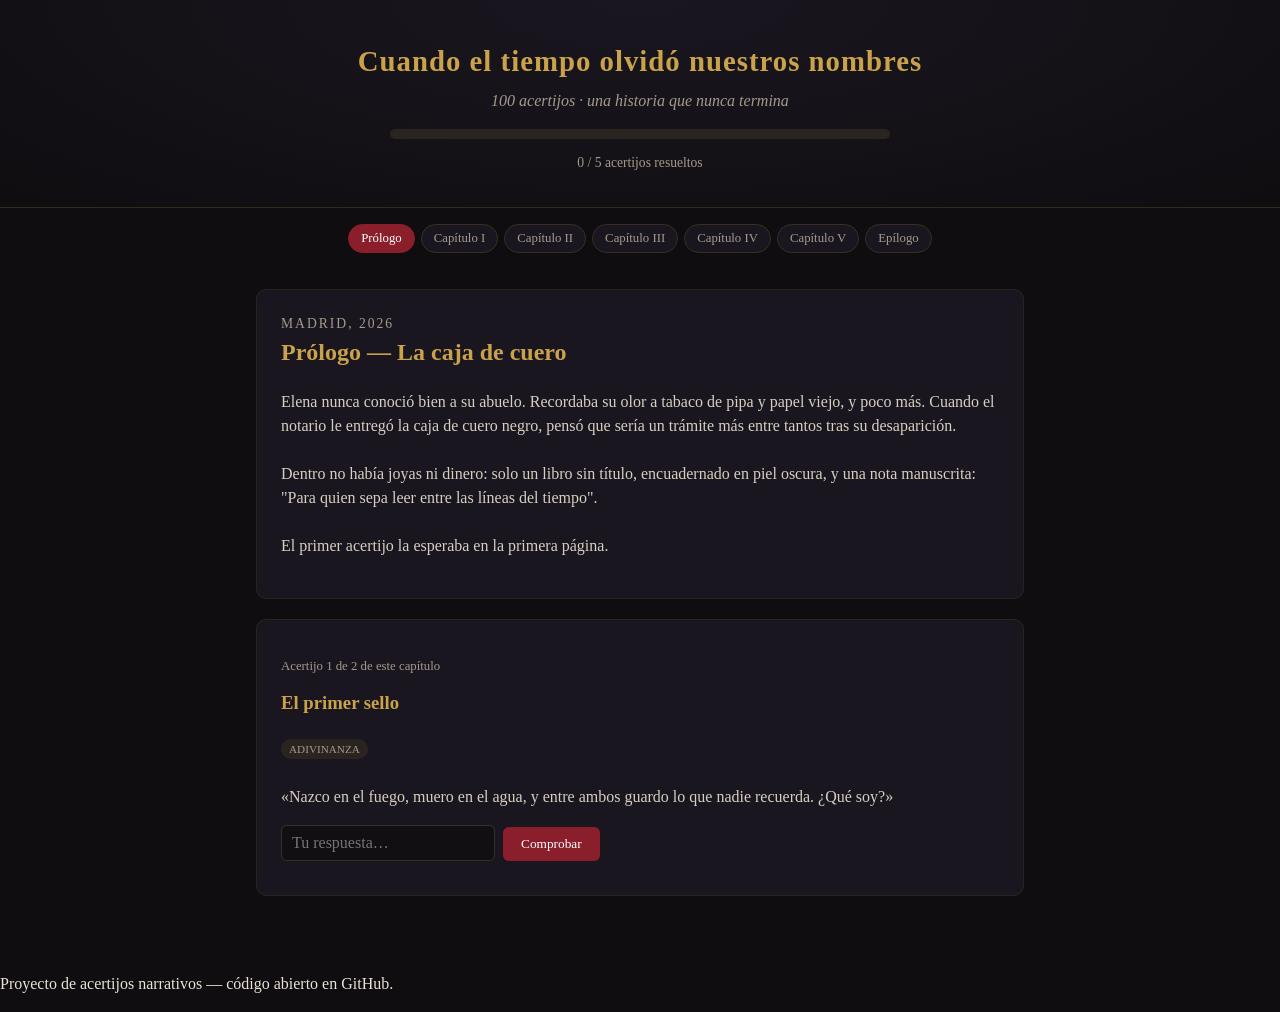
==== index.html @ b7c77cdc "9929" ====
<!DOCTYPE html>
<html lang="es">
<head>
<meta charset="UTF-8">
<meta name="viewport" content="width=device-width, initial-scale=1">
<title>Cuando el tiempo olvidó nuestros nombres</title>
<link rel="stylesheet" href="css/style.css">
</head>
<body>
<header class="top">
  <h1>Cuando el tiempo olvidó nuestros nombres</h1>
  <p class="subtitle">100 acertijos · una historia que nunca termina</p>
  <div class="progress-bar"><div id="progressFill" class="progress-fill"></div></div>
  <p id="progressText">0 / 100 acertijos resueltos</p>
</header>

<nav id="chapterNav" class="chapter-nav"></nav>

<main id="app">
  <section id="storyPanel" class="panel"></section>
  <section id="puzzlePanel" class="panel"></section>
</main>

<footer>
  <p>Proyecto de acertijos narrativos — código abierto en GitHub.</p>
</footer>

<script src="js/puzzle-engine.js"></script>
<script src="data/puzzles.js"></script>
<script src="js/app.js"></script>
</body>
</html>
---- css/style.css ----
:root{
  --bg:#0f0d10; --bg2:#1a1620; --ink:#3a2e22; --gold:#c9a24a;
  --text:#eae3d6; --muted:#a69a8a; --accent:#8b1e2b; --ok:#4a7c59; --bad:#8b1e2b;
}
*{box-sizing:border-box}
body{
  margin:0; font-family:'Georgia','Times New Roman',serif; background:var(--bg);
  color:var(--text); line-height:1.5;
}
header.top{
  text-align:center; padding:40px 16px 20px; background:
    radial-gradient(ellipse at top, var(--bg2), var(--bg));
  border-bottom:1px solid #332a1f;
}
h1{font-size:1.8em; color:var(--gold); margin:0 0 6px; letter-spacing:1px}
.subtitle{color:var(--muted); font-style:italic; margin:0 0 16px}
.progress-bar{width:min(500px,90%); height:10px; background:#2a2420; border-radius:6px; margin:0 auto; overflow:hidden}
.progress-fill{height:100%; width:0%; background:linear-gradient(90deg,var(--accent),var(--gold)); transition:width .4s}
#progressText{font-size:.85em; color:var(--muted)}

.chapter-nav{display:flex; flex-wrap:wrap; justify-content:center; gap:6px; padding:16px; max-width:900px; margin:0 auto}
.chapter-nav button{
  background:#1a1620; border:1px solid #3a2e22; color:var(--muted); padding:6px 12px;
  border-radius:16px; cursor:pointer; font-family:inherit; font-size:.8em;
}
.chapter-nav button.active{background:var(--accent); color:#fff; border-color:var(--accent)}
.chapter-nav button.done::after{content:" ✓"; color:var(--ok)}

main{max-width:800px; margin:0 auto; padding:0 16px 60px}
.panel{background:var(--bg2); border:1px solid #2a2420; border-radius:10px; padding:24px; margin-top:20px}
#storyPanel h2{color:var(--gold); margin-top:0}
#storyPanel p{color:#d8cfc0; white-space:pre-line}
#storyPanel .epoch{color:var(--muted); font-size:.85em; text-transform:uppercase; letter-spacing:2px}

.puzzle-title{color:var(--gold); margin-top:0}
.puzzle-type{display:inline-block; background:#2a2420; color:var(--muted); font-size:.7em; padding:2px 8px; border-radius:10px; margin-bottom:10px; text-transform:uppercase}
.puzzle-clue{color:#d8cfc0; margin-bottom:16px}

input[type=text]{
  background:#120f12; border:1px solid #3a2e22; color:var(--text); padding:8px 10px;
  border-radius:6px; font-family:inherit; font-size:1em;
}
button.action{
  background:var(--accent); color:#fff; border:none; padding:9px 18px; border-radius:6px;
  cursor:pointer; font-family:inherit; margin-left:8px;
}
button.action:hover{opacity:.85}
.feedback{margin-top:10px; font-weight:bold}
.feedback.ok{color:var(--ok)}
.feedback.bad{color:var(--bad)}

.wordsearch-grid{display:grid; gap:2px; font-family:monospace; user-select:none; margin-bottom:10px}
.wordsearch-grid span{
  width:26px; height:26px; display:flex; align-items:center; justify-content:center;
  background:#120f12; border-radius:3px; cursor:pointer; font-size:.95em;
}
.wordsearch-grid span.sel{background:var(--accent)}
.wordsearch-grid span.found{background:var(--ok); color:#fff}
.word-list{display:flex; flex-wrap:wrap; gap:8px; margin-bottom:10px}
.word-list span{padding:3px 8px; border:1px solid #3a2e22; border-radius:12px; font-size:.8em; color:var(--muted)}
.word-list span.found{text-decoration:line-through; color:var(--ok); border-color:var(--ok)}

.crossword-grid{display:inline-grid; gap:2px; margin-bottom:14px}
.crossword-grid .cell{width:30px; height:30px; position:relative}
.crossword-grid .cell input{width:100%; height:100%; text-align:center; padding:0; text-transform:uppercase}
.crossword-grid .cell.block{background:#000}
.crossword-grid .cell .num{position:absolute; top:0; left:2px; font-size:.55em; color:var(--muted)}
.clue-list{font-size:.9em; color:#d8cfc0}
.clue-list strong{color:var(--gold)}

.murdoku-grid{display:grid; grid-template-columns:repeat(4,40px); gap:2px; margin-bottom:10px}
.murdoku-grid input{width:40px; height:40px; text-align:center; font-size:1.1em}

.locked-msg{color:var(--muted); font-style:italic; text-align:center; padding:30px 0}
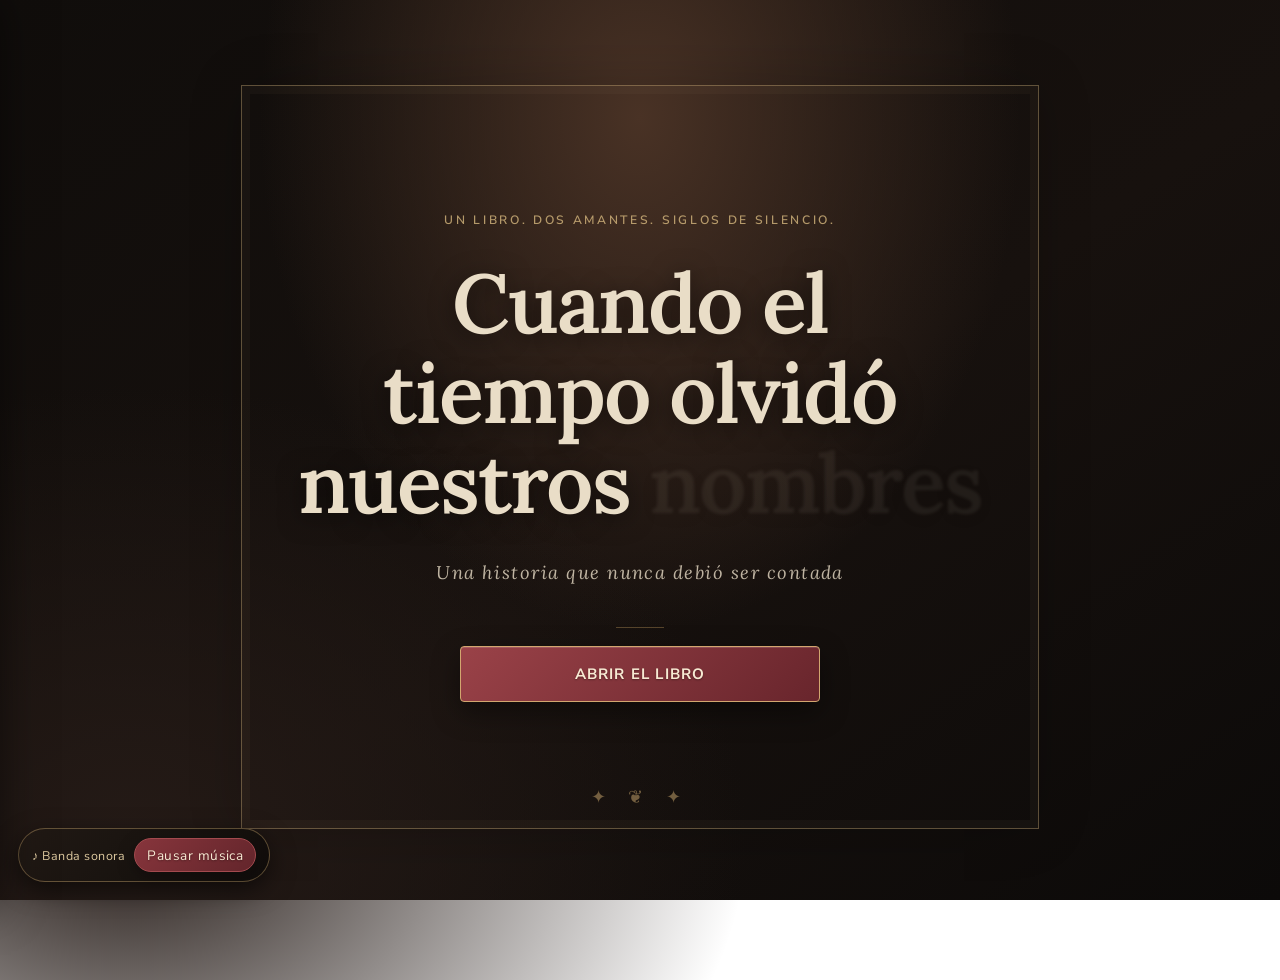
==== commit 39185633: "08089575657890'" ====
--- a/index.html
+++ b/index.html
@@ -1,32 +1,1143 @@
 <!DOCTYPE html>
 <html lang="es">
 <head>
-<meta charset="UTF-8">
-<meta name="viewport" content="width=device-width, initial-scale=1">
+<meta charset="utf-8">
+<meta name="viewport" content="width=device-width,initial-scale=1">
 <title>Cuando el tiempo olvidó nuestros nombres</title>
-<link rel="stylesheet" href="css/style.css">
+<link href="https://fonts.googleapis.com/css2?family=Lora:ital,wght@0,400;0,500;0,600;1,400&family=Nunito+Sans:wght@400;500;600;700&display=swap" rel="stylesheet">
+<style>
+:root{--cuero:#1a1411;--cuero2:#251c17;--papel:#eadfc6;--tinta:#2a2018;--sello:#8e2a35;--sello2:#a93946;--oro:#b8955a}
+*{box-sizing:border-box}
+html,body{margin:0;min-height:100%}
+body{background:radial-gradient(ellipse at 50% 0,var(--cuero2),var(--cuero) 70%) fixed;color:var(--papel);font:1.2rem/1.6 'Cormorant Garamond',Georgia,serif;padding:env(safe-area-inset-top) 0 env(safe-area-inset-bottom)}
+main{max-width:640px;margin:0 auto;padding:24px 18px 60px}
+h1,h2{font-family:'IM Fell English',Georgia,serif;font-weight:400;line-height:1.15}
+.portada{min-height:90vh;display:flex;flex-direction:column;justify-content:center;text-align:center;gap:28px}
+.portada h1{font-size:clamp(2.2rem,8vw,3.6rem);margin:0}
+.portada em{font-style:italic;color:var(--oro)}
+.nom span{animation:borra 6s ease-in forwards;animation-delay:calc(var(--i)*.55s + 1.5s)}
+@keyframes borra{to{opacity:.07;filter:blur(1.5px)}}
+.sub{font-style:italic;opacity:.8;margin:0}
+button{font:inherit;cursor:pointer;border:0;border-radius:3px;padding:.55em 1.3em;background:var(--sello);color:#f6ead3;letter-spacing:.02em}
+button:hover{background:var(--sello2)}
+button.dos{background:transparent;color:var(--oro);border:1px solid var(--oro)}
+button.dos:hover{background:#ffffff10}
+button:focus-visible,input:focus-visible{outline:2px solid var(--oro);outline-offset:2px}
+.acc{display:flex;flex-direction:column;align-items:center;gap:12px}
+.hoja{background:var(--papel);color:var(--tinta);padding:26px 24px;border-radius:2px;box-shadow:0 10px 30px #0008}
+.hoja h2{margin:0 0 .4em;font-size:1.8rem}
+.hoja p{margin:.7em 0}
+.cap{font-style:italic;color:var(--oro);margin:0 0 10px;text-align:center}
+.carta{border-left:3px solid var(--sello);padding-left:14px;font-style:italic}
+.bar{height:3px;background:#ffffff18;margin-bottom:22px}.bar i{display:block;height:100%;background:var(--oro)}
+.fila{display:flex;gap:10px;flex-wrap:wrap;margin-top:18px}
+input[type=text]{flex:1;min-width:140px;font:inherit;padding:.45em .7em;background:#fff8;border:1px solid #2a201855;color:var(--tinta);border-radius:2px}
+.fb{min-height:1.6em;margin-top:12px;font-style:italic}.ok{color:#2c6b3a}.mal{color:var(--sello)}
+.pista{margin-top:10px;font-size:1rem;border-top:1px dashed #2a201860;padding-top:8px}
+table.g{border-collapse:collapse;margin:14px auto;font-family:'IM Fell English',serif}
+table.g td{width:34px;height:34px;text-align:center;border:1px solid #2a201833;cursor:pointer;font-size:1.2rem}
+table.g td.on{background:#8e2a3540}
+.cr{margin:10px 0}.cr small{display:block;margin-bottom:3px}
+.cr .c{display:flex;gap:2px}
+.cr input{width:34px;height:34px;text-align:center;font:inherit;text-transform:uppercase;background:#fff8;border:1px solid #2a201866;padding:0;border-radius:0;color:var(--tinta)}
+.cr input.k{background:#b8955a77;border-color:var(--sello)}
+.cr.bien input{border-color:#2c6b3a}
+ul.cl{padding-left:1.1em;margin:.5em 0}
+@media(prefers-reduced-motion:reduce){.nom span{animation:none}}
+
+/* Rediseño: novela interactiva de archivo */
+:root{--cuero:#100e0d;--cuero2:#211916;--papel:#f0e5cf;--tinta:#30251d;--sello:#762b32;--sello2:#9a4148;--oro:#c5a36b}
+body{background:
+ radial-gradient(ellipse at 50% 8%,#3a2920 0%,transparent 48%),
+ radial-gradient(ellipse at 50% 100%,#1d1714 0%,#100e0d 68%) fixed;
+ color:#e9ddc7;letter-spacing:.012em}
+main{max-width:760px;padding:28px 22px 72px}
+.portada{min-height:92vh;gap:25px;position:relative}
+.portada:before{content:"";position:absolute;inset:8% 5%;border:1px solid #c5a36b35;pointer-events:none}
+.portada h1{max-width:650px;margin:0 auto;font-size:clamp(2.7rem,9vw,5.1rem);text-shadow:0 4px 24px #0008;letter-spacing:-.025em}
+.portada .sub{font-size:1.15rem;letter-spacing:.08em}
+.portada .sub:first-child{text-transform:uppercase;font-size:.82rem;letter-spacing:.2em;color:var(--oro)}
+.nom span{animation:borra 7s ease-in forwards;animation-delay:calc(var(--i)*.55s + 1.5s)}
+button{border:1px solid #a34a4e;background:linear-gradient(135deg,#87353c,#63252b);padding:.7em 1.5em;box-shadow:0 5px 18px #0004;transition:transform .2s,filter .2s,background .2s}
+button:hover{background:linear-gradient(135deg,#a34850,#793038);transform:translateY(-1px);filter:brightness(1.08)}
+button.dos{border-color:#b8955a;color:#d9bd8b;background:#ffffff08;box-shadow:none}
+.hoja{position:relative;background:linear-gradient(145deg,#f3e9d5,#e6d8bc);padding:clamp(25px,5vw,42px);border:1px solid #c5a36b;box-shadow:0 22px 55px #0008,0 0 0 5px #ffffff08;color:#30251d}
+.hoja:before{content:"";position:absolute;inset:9px;border:1px solid #8e76534a;pointer-events:none}
+.hoja h2{font-size:clamp(2rem,6vw,2.7rem);text-align:center;margin:0 0 22px;color:#4b3027}
+.hoja p{font-size:1.22rem;line-height:1.72}
+.hoja .carta{color:#74313a;border-left-color:#8e2a35}
+.cap{margin:0 auto 15px;text-align:center;text-transform:uppercase;letter-spacing:.17em;font-size:.82rem;color:#d1b47e}
+.bar{height:3px;background:#ffffff18;margin:0 0 18px;border-radius:4px;overflow:hidden}
+.bar i{background:linear-gradient(90deg,#8c343d,#d1b47e);transition:width .35s}
+.fila{justify-content:center}
+input[type=text]{background:#fffaf0;border:1px solid #bba98a}
+.fb{font-size:1.1rem;text-align:center}
+.pista{color:#6b4c36}
+.audio-dock{position:fixed;right:18px;bottom:18px;z-index:5;display:flex;align-items:center;gap:9px;padding:8px 12px;border:1px solid #c5a36b55;border-radius:30px;background:#17110fee;box-shadow:0 8px 24px #0008;font: .9rem Georgia,serif;color:#ddc99f}
+.audio-dock button{padding:5px 11px;font-size:.85rem;border-radius:20px}
+.capitulo{font-size:.9rem;letter-spacing:.13em;text-transform:uppercase;color:#bfa16d;text-align:center;margin:4px 0 12px}
+.restantes{font-style:italic;text-align:center;color:#cdbb98;font-size:.95rem;margin:10px 0 0}
+@media(max-width:520px){main{padding:18px 14px 90px}.hoja{padding:25px 20px}.audio-dock{right:10px;bottom:10px}}
+
+
+/* Ambientación y lectura: interfaz más clara y con pequeños movimientos */
+body{font-family:'Lora',Georgia,serif;line-height:1.72}
+main{max-width:820px}
+h1,h2{font-family:'Lora',Georgia,serif;font-weight:600;letter-spacing:-.025em}
+button,.audio-dock,.hud,.restantes,.cap,.pista,.fb,.cr small{font-family:'Nunito Sans',Arial,sans-serif}
+.hud{display:flex;justify-content:space-between;align-items:center;gap:12px;margin:2px 0 15px}
+.hud-chip{display:inline-flex;align-items:center;gap:8px;max-width:48%;min-height:36px;padding:7px 12px;border:1px solid #c5a36b55;border-radius:3px;background:linear-gradient(135deg,#211915dd,#15110fee);color:#e5d2ad;font:600 .78rem/1.2 'Nunito Sans',sans-serif;letter-spacing:.045em;box-shadow:0 4px 16px #0003}
+.hud-chip:first-child{border-left:2px solid #c5a36b}
+.hud-chip:last-child{border-right:2px solid #8e4248;text-align:right;justify-content:flex-end}
+.hud-chip .mini-icon{color:#d1b47e;font-size:1rem}
+.bar{margin:0 0 23px;height:2px;background:#ffffff20}
+.bar i{height:100%;box-shadow:0 0 10px #d1b47e66}
+.cap{font:600 .76rem 'Nunito Sans',sans-serif;letter-spacing:.14em;text-transform:uppercase;color:#8b674d;margin:0 0 14px;text-align:center}
+.hoja{overflow:hidden;animation:hojaEntra .65s cubic-bezier(.2,.7,.2,1) both}
+.hoja:after{content:"";position:absolute;inset:0;pointer-events:none;opacity:.22;background:repeating-linear-gradient(0deg,transparent 0 31px,#8d76531a 32px)}
+.hoja>*{position:relative;z-index:1}
+.hoja h2{font-size:clamp(1.75rem,5vw,2.45rem);margin-bottom:20px}
+.hoja p{font-size:clamp(1.04rem,2.8vw,1.16rem);line-height:1.85}
+.hoja .carta{display:block;position:relative;margin:20px 0;padding:16px 18px 16px 20px;background:#e6d5b8;border-left:3px solid #8e2a35;color:#71343a;box-shadow:0 5px 16px #49311a18;font-style:italic}
+.hoja .carta:after{content:"";position:absolute;right:12px;bottom:8px;width:23px;height:23px;border:1px solid #9a414866;border-radius:50%;opacity:.45}
+.hoja p:nth-of-type(1){animation:textoEntra .55s .08s both}
+.hoja p:nth-of-type(2){animation:textoEntra .55s .18s both}
+.hoja p:nth-of-type(3){animation:textoEntra .55s .28s both}
+.hoja.acertijo{background:linear-gradient(145deg,#f4ead8,#e8dbc2)}
+.hoja.acertijo h2{padding-bottom:15px;border-bottom:1px solid #9d815044}
+.hoja.acertijo h2:before{content:"✦";display:block;margin-bottom:8px;color:#a27c48;font-size:.8rem;letter-spacing:.3em}
+.fila{margin-top:22px}
+.fila button{min-width:132px}
+input[type=text],.cr input{font-family:'Nunito Sans',Arial,sans-serif}
+input[type=text]{font-size:1rem;padding:.7em .85em}
+table.g td{font-family:'Nunito Sans',Arial,sans-serif;font-weight:600;transition:background .15s,transform .15s}
+table.g td:hover{background:#b8955a55;transform:scale(1.05)}
+table.g td.on{background:#a64b4d55;box-shadow:inset 0 0 0 2px #8e2a3577}
+.fb.ok{animation:acierto .5s ease}
+.pista{background:#efe2ca;padding:12px 14px;border-left:2px solid #b8955a;animation:textoEntra .3s ease both}
+.acc{position:relative}
+.acc:before{content:"";width:48px;height:1px;background:#b8955a66;margin:0 auto 4px}
+.portada:after{content:"✦   ❦   ✦";position:absolute;bottom:8%;left:0;right:0;color:#c5a36b88;font-size:1.1rem;letter-spacing:.5em}
+.portada:before{border:1px solid #c5a36b55;box-shadow:inset 0 0 0 7px #c5a36b0b}
+.audio-dock{font-family:'Nunito Sans',Arial,sans-serif;backdrop-filter:blur(8px)}
+@keyframes hojaEntra{from{opacity:0;transform:translateY(16px) rotateX(1deg)}to{opacity:1;transform:translateY(0) rotateX(0)}}
+@keyframes textoEntra{from{opacity:0;transform:translateY(7px)}to{opacity:1;transform:translateY(0)}}
+@keyframes acierto{0%{transform:scale(.98)}55%{transform:scale(1.025)}100%{transform:scale(1)}}
+@media(max-width:520px){
+ .hud-chip{font-size:.7rem;padding:7px 8px;max-width:49%}
+ .hoja p{line-height:1.75}
+}
+@media(prefers-reduced-motion:reduce){
+ .hoja,.hoja p,.fb.ok,.pista{animation:none!important}
+}
+
+
+.logic-grid{display:grid;grid-template-columns:1fr 1fr;gap:12px;margin:20px 0}
+.logic-grid label{display:flex;flex-direction:column;gap:6px;padding:12px;background:#e6d8bc;border:1px solid #bba77f;color:#493629;font:600 .9rem 'Nunito Sans',sans-serif}
+.logic-grid select{width:100%;padding:9px;background:#fffaf0;border:1px solid #bba98a;color:#30251d;font: .95rem 'Nunito Sans',sans-serif}
+@media(max-width:460px){.logic-grid{grid-template-columns:1fr}}
+
+
+.resultado-toggle{
+ position:fixed;top:18px;left:18px;z-index:20;min-width:154px;min-height:58px;
+ display:flex;align-items:center;justify-content:center;gap:9px;padding:13px 18px;
+ border:1px solid #d7b778;border-radius:5px;
+ background:linear-gradient(145deg,#39251d,#17100d);color:#f0dfbd;
+ font:700 1rem 'Nunito Sans',sans-serif;letter-spacing:.04em;
+ box-shadow:0 9px 28px #0008,inset 0 1px #ffffff1a;
+}
+.resultado-toggle:hover{background:linear-gradient(145deg,#56352a,#211511);transform:translateY(-2px)}
+.resultado-panel{
+ position:fixed;inset:0 auto 0 0;width:min(460px,95vw);z-index:31;
+ padding:24px 22px;overflow:auto;color:#30251d;
+ background:radial-gradient(ellipse at 10% 0%,#fff8e5aa,transparent 45%),linear-gradient(145deg,#f5ead5,#e3d1b0);
+ box-shadow:18px 0 45px #0009;transform:translateX(-105%);transition:transform .35s ease;
+}
+.resultado-panel.abierto{transform:translateX(0)}
+.resultado-panel h2{font-family:'Lora',serif;color:#583b2d;margin:20px 0 6px}
+.resultado-item{padding:13px 0;border-bottom:1px dashed #9c805688}
+.resultado-item small{font:600 .72rem 'Nunito Sans',sans-serif;letter-spacing:.08em;text-transform:uppercase;color:#936e45}
+.resultado-item h3{font:600 1rem 'Lora',serif;color:#583b2d;margin:5px 0}
+.resultado-item p{margin:5px 0 0;line-height:1.55}
+.resultado-vacio{padding:18px 0;font:italic 1rem 'Lora',serif;color:#765a43}
+.diario-toggle{position:fixed;right:16px;top:18px;z-index:20;border:1px solid #c5a36b99;background:#17110fee;color:#e8d4ad;border-radius:4px;padding:10px 13px;font:600 .85rem 'Nunito Sans',sans-serif;box-shadow:0 6px 20px #0006}
+.diario-toggle .alerta{display:inline-block;margin-left:6px;color:#ffcf72;font-size:1.05rem}
+.diario-panel{position:fixed;inset:0 0 0 auto;width:min(430px,94vw);z-index:30;background:linear-gradient(145deg,#f1e5ce,#dfcfaf);color:#30251d;box-shadow:-18px 0 45px #0009;transform:translateX(105%);transition:transform .35s ease;padding:24px 22px;overflow:auto}
+.diario-panel.abierto{transform:translateX(0)}
+.diario-panel h2{font-family:'Lora',serif;color:#583b2d;margin:20px 0 6px}
+.diario-cierre{float:right;background:#6e2b32;padding:6px 11px}
+.diario-intro{font:italic .95rem 'Lora',serif;color:#765a43;border-bottom:1px solid #9c805655;padding-bottom:14px}
+.diario-entry{padding:14px 0;border-bottom:1px dashed #9c805688}
+.diario-entry small{font:600 .72rem 'Nunito Sans',sans-serif;letter-spacing:.08em;text-transform:uppercase;color:#936e45}
+.diario-entry p{margin:7px 0 0;line-height:1.65}
+.solucion-btn{display:block;margin:18px auto 0;background:transparent;color:#75512f;border:1px dashed #9c8056;box-shadow:none;font-size:.88rem}
+.solucion-text{display:none;margin-top:10px;padding:12px 14px;background:#e6d6b8;border-left:3px solid #b8955a;color:#533d2c;font:.95rem/1.6 'Lora',serif}
+.solucion-text.visible{display:block}
+.logic-grid{display:grid;grid-template-columns:1fr 1fr;gap:12px;margin:20px 0}
+.logic-grid label{display:flex;flex-direction:column;gap:6px;padding:12px;background:#e6d8bc;border:1px solid #bba77f;color:#493629;font:600 .9rem 'Nunito Sans',sans-serif}
+.logic-grid select{width:100%;padding:9px;background:#fffaf0;border:1px solid #bba98a;color:#30251d;font:.95rem 'Nunito Sans',sans-serif}
+@media(max-width:520px){.diario-toggle{top:auto;bottom:76px;right:10px}.diario-panel{padding:20px 17px}}
+@media(max-width:460px){.logic-grid{grid-template-columns:1fr}}
+
+
+/* Pulido general de interfaz */
+:root{
+ --fondo-profundo:#0c0a09;
+ --fondo-panel:#1c1512;
+ --oro-claro:#e0c58f;
+ --papel-claro:#f4ead8;
+ --tinta-suave:#624b39;
+}
+html{scroll-behavior:smooth}
+body{
+ background:
+  radial-gradient(ellipse at 50% 12%,#493225 0%,transparent 42%),
+  radial-gradient(ellipse at 10% 85%,#241a16 0%,transparent 38%),
+  linear-gradient(145deg,#100d0b,#17110e 55%,#0c0a09) fixed;
+}
+main{max-width:900px;padding:34px 26px 100px}
+.portada{
+ min-height:94vh;
+ gap:30px;
+ padding:50px 28px;
+}
+.portada:before{
+ inset:6% 3%;
+ border:1px solid #d1b47e66;
+ box-shadow:inset 0 0 0 8px #d1b47e0a,0 0 50px #0003;
+}
+.portada .sub:first-child{
+ color:#d5b77e;
+ font:600 .76rem 'Nunito Sans',sans-serif;
+ letter-spacing:.22em;
+ text-transform:uppercase;
+}
+.portada h1{
+ max-width:760px;
+ font-size:clamp(2.5rem,7.4vw,5.2rem);
+ line-height:1.08;
+ text-wrap:balance;
+}
+.portada .sub{max-width:520px;margin-inline:auto}
+.acc{gap:14px;width:min(100%,360px);margin:8px auto 0}
+.acc button{
+ width:100%;
+ min-height:56px;
+ font:700 .94rem 'Nunito Sans',sans-serif;
+ letter-spacing:.08em;
+ text-transform:uppercase;
+}
+.acc button#e{
+ background:linear-gradient(135deg,#9a4248,#68252c);
+ border:1px solid #d2a66f;
+ box-shadow:0 10px 28px #0006,inset 0 1px #ffffff25;
+}
+.acc button#c{
+ min-height:48px;
+ border-color:#c5a36b99;
+ background:#17110eaa;
+}
+.hud{
+ position:relative;
+ margin:0 0 14px;
+ align-items:stretch;
+}
+.hud-chip{
+ min-height:44px;
+ padding:9px 14px;
+ font-size:.78rem;
+ backdrop-filter:blur(8px);
+}
+.hud-chip:first-child{max-width:58%}
+.hud-chip:last-child{max-width:42%}
+.bar{height:3px;margin-bottom:26px}
+.hoja{
+ border-radius:3px;
+ padding:clamp(28px,5vw,52px);
+ box-shadow:0 26px 70px #0009,0 0 0 1px #f4e4c322;
+}
+.hoja:before{inset:10px}
+.hoja h2{
+ font-size:clamp(1.9rem,4.8vw,2.7rem);
+ line-height:1.16;
+}
+.hoja p{max-width:70ch;margin:1em auto}
+.hoja .carta{max-width:68ch}
+.hoja.acertijo{padding-bottom:34px}
+.hoja.acertijo h2{margin-bottom:24px}
+.hoja.acertijo>p{margin-top:0}
+.fila{gap:12px}
+.fila button{
+ min-height:46px;
+ padding:.68em 1.4em;
+ font-size:.88rem;
+}
+.fila input[type=text]{
+ min-height:48px;
+ border-radius:3px;
+}
+button{
+ border-radius:4px;
+ letter-spacing:.035em;
+}
+button:active{transform:translateY(1px) scale(.99)}
+button:focus-visible,input:focus-visible,select:focus-visible{
+ outline:3px solid #d6b77d;
+ outline-offset:3px;
+}
+.cr{margin:18px 0}
+.cr small{font-size:.84rem;color:#765a42}
+.cr .c{gap:3px}
+.cr input{
+ width:clamp(28px,7vw,39px);
+ height:clamp(32px,7vw,40px);
+ border-radius:2px;
+ font-family:'Nunito Sans',sans-serif;
+ font-weight:700;
+}
+table.g{border-spacing:3px}
+table.g td{
+ width:clamp(28px,7vw,42px);
+ height:clamp(28px,7vw,42px);
+ border:1px solid #806c4e55;
+ border-radius:2px;
+ background:#fff8e9;
+ color:#30251d;
+ font-size:clamp(.85rem,2.8vw,1.15rem);
+}
+.logic-grid{gap:14px}
+.logic-grid label{border-radius:3px;padding:14px}
+.logic-grid select{border-radius:3px;min-height:42px}
+.fb{min-height:2em;padding:4px 8px}
+.fb.ok{font-weight:700}
+.pista{border-radius:0 3px 3px 0}
+.solucion-btn{
+ width:100%;
+ max-width:250px;
+ min-height:42px;
+ border-radius:3px;
+}
+.solucion-text{border-radius:0 3px 3px 0}
+.audio-dock{
+ left:18px;
+ right:auto;
+ bottom:18px;
+ padding:9px 13px;
+ border-color:#d0ad7066;
+ background:linear-gradient(135deg,#211915f5,#100d0bf5);
+}
+.audio-dock span{font-size:.78rem;letter-spacing:.04em}
+.audio-dock button{min-height:34px;padding:5px 12px}
+.diario-toggle{
+ top:18px;
+ right:18px;
+ min-width:154px;
+ min-height:58px;
+ padding:13px 18px;
+ display:flex;
+ align-items:center;
+ justify-content:center;
+ gap:8px;
+ border:1px solid #d7b778;
+ border-radius:5px;
+ background:linear-gradient(145deg,#39251d,#17100d);
+ color:#f0dfbd;
+ font:700 1rem 'Nunito Sans',sans-serif;
+ letter-spacing:.04em;
+ box-shadow:0 9px 28px #0008,inset 0 1px #ffffff1a;
+}
+.diario-toggle:hover{
+ background:linear-gradient(145deg,#56352a,#211511);
+ transform:translateY(-2px);
+}
+.diario-toggle .alerta{
+ font-size:1.1rem;
+ margin-left:2px;
+}
+.diario-panel{
+ width:min(460px,95vw);
+ background:
+  radial-gradient(ellipse at 90% 0%,#fff8e5aa,transparent 45%),
+  linear-gradient(145deg,#f5ead5,#e3d1b0);
+}
+.diario-entry h3{font-family:'Lora',serif;color:#583b2d;margin:.35em 0}
+.diario-entry p{font-size:1rem}
+.cap{margin:0 auto 16px}
+.restantes{letter-spacing:.02em}
+@media(max-width:620px){
+ main{padding:90px 15px 105px}
+ .portada{min-height:82vh;padding:32px 12px}
+ .portada:before{inset:3% 0}
+ .hud{gap:8px}
+ .hud-chip{font-size:.68rem;min-height:42px;padding:8px 9px}
+ .hud-chip:first-child{max-width:55%}
+ .hud-chip:last-child{max-width:45%}
+ .diario-toggle{
+  top:12px;right:12px;min-width:132px;min-height:48px;
+  padding:9px 13px;font-size:.88rem
+ }
+ .audio-dock{left:10px;right:10px;bottom:10px;justify-content:space-between}
+ .hoja{padding:28px 21px}
+}
+@media(max-width:390px){
+ .portada h1{font-size:2.35rem}
+ .hud-chip{letter-spacing:.01em;font-size:.64rem}
+ .fila{flex-direction:column}
+ .fila button,.fila input{width:100%}
+}
+
+
+.sopa-ayuda{margin:18px auto 10px;padding:10px 13px;max-width:440px;background:#ead9b9;color:#624a34;border-left:3px solid #b18b52;text-align:left;font: .9rem 'Nunito Sans',sans-serif}
+.sopa-grid{margin:14px auto;table-layout:fixed;border-spacing:4px;touch-action:manipulation;user-select:none}
+.sopa-grid td{width:clamp(31px,8vw,48px);height:clamp(31px,8vw,48px);cursor:pointer;font-weight:800;transition:background .12s,transform .12s}
+.sopa-grid td:hover{background:#e8d1a2;transform:scale(1.05)}
+.sopa-grid td.on{background:#b18b52!important;color:#fff!important;box-shadow:inset 0 0 0 2px #76552f;transform:scale(.97)}
+.sopa-grid td.sopa-error{background:#d9b8ad!important}
+.sopa-seleccion{margin:12px auto 4px;color:#765a42;font:.9rem 'Nunito Sans',sans-serif;letter-spacing:.04em}
+.sopa-seleccion b{display:inline-block;min-width:80px;color:#563a27;letter-spacing:.15em}
+@media(max-width:430px){.sopa-grid{border-spacing:2px}.sopa-grid td{width:clamp(29px,9vw,38px);height:clamp(29px,9vw,38px)}}
+
+
+/* ===== Ajustes de legibilidad y contraste de botones ===== */
+button{
+ color:#f7ead3;
+ text-shadow:0 1px 2px #00000055;
+}
+/* Botón principal: el rojo sello se mantiene, pero al pasar el ratón aclara el fondo
+   y el texto se vuelve crema, así nunca se pierde la lectura. */
+button:not(.dos):not(.solucion-btn):not(.resultado-toggle):not(.diario-toggle):not(.diario-cierre):hover{
+ background:linear-gradient(135deg,#b8545b,#8d3a42);
+ border-color:#e3c08a;
+ color:#fff6e6;
+ filter:none;
+ box-shadow:0 8px 22px #0006,inset 0 1px #ffffff33;
+}
+button:not(.dos):not(.solucion-btn):not(.resultado-toggle):not(.diario-toggle):not(.diario-cierre):active{
+ background:linear-gradient(135deg,#9c4048,#6d2a31);
+}
+/* Botón secundario ("dos"): oro sobre cuero oscuro. */
+button.dos{
+ background:#1b1310;
+ border:1px solid #b8955a;
+ color:#e6cd9a;
+}
+button.dos:hover{
+ background:#2e211a;
+ border-color:#e3c08a;
+ color:#fbf0d8;
+ filter:none;
+}
+/* Pista: nunca rojo; oro apagado sobre cuero. */
+button.dos#h{
+ color:#e8d3a6!important;
+ border-color:#b8955a!important;
+ background:#1b1310!important;
+}
+button.dos#h:hover{
+ background:#33241b!important;
+ border-color:#e3c08a!important;
+ color:#fdf3de!important;
+}
+/* Botón de solución dentro del panel de la lupa */
+.solucion-panel-btn{
+ display:block;width:100%;margin:18px 0 6px;padding:14px 16px;
+ background:linear-gradient(145deg,#33241b,#17100d);color:#f0dfbd;
+ border:1px solid #d7b778;border-radius:4px;
+ font:700 .92rem 'Nunito Sans',sans-serif;letter-spacing:.05em;
+ box-shadow:0 6px 18px #0005,inset 0 1px #ffffff1a;
+}
+.solucion-panel-btn:hover{
+ background:linear-gradient(145deg,#55362b,#241713);
+ border-color:#f0d9a6;color:#fff6e6;
+}
+.solucion-panel-caja{
+ margin-top:12px;padding:14px 16px;background:#efe1c6;border-left:3px solid #8e2a35;
+ color:#4e3527;font:.98rem/1.65 'Lora',serif;
+}
+.solucion-panel-caja strong{display:block;margin-bottom:6px;font:700 .74rem 'Nunito Sans',sans-serif;letter-spacing:.12em;text-transform:uppercase;color:#8e2a35}
+.resultado-aviso{padding:12px 14px;margin:10px 0 0;background:#e6d6b8;border-left:3px solid #8e2a35;color:#533d2c;font:.95rem/1.6 'Lora',serif}
+
+/* Diario: entradas más narrativas, con aire entre ellas y días sin escribir */
+.diario-entry p+p{margin-top:.65em}
+.diario-entry.breve p{font-style:italic;color:#6d5340}
+.diario-silencio{padding:16px 0;text-align:center;color:#8d735a;font:italic .92rem 'Lora',serif;letter-spacing:.04em}
+.diario-silencio:before,.diario-silencio:after{content:"❧";display:block;color:#b39561aa;font-size:.8rem;line-height:1.8}
+
+/* Explicación del cifrado César */
+.cesar-explica{
+ margin:18px 0;padding:16px 18px;background:#e9dabc;border:1px solid #bda275;border-left:4px solid #8e2a35;
+ color:#4a3527;font-size:.98rem;line-height:1.68;box-shadow:0 4px 14px #49311a14;
+}
+.cesar-explica h3{
+ margin:0 0 8px;font:700 .76rem 'Nunito Sans',sans-serif;letter-spacing:.14em;
+ text-transform:uppercase;color:#8e2a35;
+}
+.cesar-explica p{margin:.55em 0;font-size:.98rem;line-height:1.68;max-width:none}
+.cesar-explica .abecedario{
+ font:700 .82rem/1.6 'Nunito Sans',sans-serif;letter-spacing:.06em;color:#5a4030;
+ background:#f4e8d0;border:1px dashed #bda275;padding:8px 10px;overflow-x:auto;white-space:nowrap;
+}
+.cesar-explica .ejemplo{color:#71343a;font-style:italic}
+.cesar-ayuda{
+ margin:16px 0 4px;padding:10px 13px;background:#ead9b9;color:#624a34;
+ border-left:3px solid #b18b52;font:.88rem 'Nunito Sans',sans-serif;
+}
+
+
+/* Sopas de letras: selección corregible */
+.sopa-grid td{position:relative}
+.sopa-grid td.on::after{content:attr(data-orden);position:absolute;top:1px;right:3px;font:700 .58rem 'Nunito Sans',sans-serif;opacity:.85}
+.sopa-grid td.sopa-ok{background:#6f8f5a!important;color:#fff!important;box-shadow:inset 0 0 0 2px #46653a!important;transform:none}
+.sopa-grid td:focus-visible{outline:3px solid #d6b77d;outline-offset:1px}
+.sopa-botones{justify-content:center;margin-top:10px}
+
+/* Cambio de era: carta + viaje en el tiempo */
+.era-overlay{position:fixed;inset:0;z-index:10000;display:flex;align-items:center;justify-content:center;padding:18px;overflow:hidden;background:radial-gradient(ellipse at 50% 40%,#2b1d14 0%,#0c0806 78%);opacity:0;transition:opacity .9s ease;font-family:'Nunito Sans',Arial,sans-serif;color:#ecd9ae}
+.era-overlay.on{opacity:1}
+.era-escena{position:relative;z-index:3;width:100%;max-width:560px;display:flex;flex-direction:column;align-items:center;gap:20px;transition:opacity .7s ease,transform .7s ease}
+.era-overlay.viaje .era-carta-escena{opacity:0;transform:scale(.94) translateY(-18px);pointer-events:none}
+.era-carta{position:relative;width:100%;display:flex;justify-content:center}
+.era-sello{position:absolute;top:50%;left:50%;width:96px;height:96px;margin:-48px 0 0 -48px;z-index:4;pointer-events:none;animation:selloEntra .9s cubic-bezier(.2,.8,.3,1) both;filter:drop-shadow(0 6px 14px #000a)}
+.era-sello .mitad{position:absolute;inset:0;border-radius:50%;background:radial-gradient(circle at 35% 30%,#c4505c,#7a1f2a 60%,#4e131a)}
+.era-sello .a{clip-path:polygon(0 0,58% 0,44% 35%,60% 55%,42% 100%,0 100%);animation:selloA .8s 1.35s ease-in forwards}
+.era-sello .b{clip-path:polygon(58% 0,100% 0,100% 100%,42% 100%,60% 55%,44% 35%);animation:selloB .8s 1.35s ease-in forwards}
+.era-ico{position:absolute;inset:0;display:flex;align-items:center;justify-content:center;font-size:2rem;color:#f6ead3;animation:icoFuera .4s 1.25s ease forwards}
+@keyframes selloEntra{from{opacity:0;transform:scale(.2) rotate(-40deg)}to{opacity:1;transform:scale(1) rotate(0)}}
+@keyframes selloA{to{opacity:0;transform:translate(-90px,70px) rotate(-26deg)}}
+@keyframes selloB{to{opacity:0;transform:translate(90px,70px) rotate(26deg)}}
+@keyframes icoFuera{to{opacity:0;transform:scale(.6)}}
+.era-papel{width:100%;max-height:min(62vh,520px);overflow:auto;text-align:left;background:linear-gradient(145deg,#f3e9d5,#e3d3b2);color:#30251d;border:1px solid #c5a36b;box-shadow:0 22px 60px #000a,inset 0 0 40px #8d765322;padding:clamp(20px,4.5vw,34px);transform-origin:50% 0;opacity:0;animation:desplegar 1.1s 1.5s cubic-bezier(.2,.7,.2,1) forwards;font-family:'Lora',Georgia,serif}
+@keyframes desplegar{0%{opacity:0;transform:perspective(1000px) rotateX(-88deg) scaleY(.2)}40%{opacity:1}100%{opacity:1;transform:perspective(1000px) rotateX(0) scaleY(1)}}
+.era-papel p{margin:.75em 0;font-size:clamp(.98rem,2.6vw,1.1rem);line-height:1.7;opacity:0;animation:eraTexto .8s var(--d,2s) ease both}
+.era-papel .era-lugar{margin-top:0;font:600 .72rem 'Nunito Sans',Arial,sans-serif;letter-spacing:.16em;text-transform:uppercase;color:#8e2a35;border-bottom:1px solid #8d765355;padding-bottom:9px}
+.era-papel .era-firma{text-align:right;font-style:italic;color:#71343a;margin-bottom:0}
+@keyframes eraTexto{from{opacity:0;transform:translateY(8px)}to{opacity:1;transform:translateY(0)}}
+.era-overlay .era-btn{opacity:0;transition:opacity .8s ease,transform .2s,filter .2s,background .2s}
+.era-overlay .era-btn.lista{opacity:1}
+.era-polvo{position:absolute;inset:0;z-index:1;pointer-events:none;opacity:.55;transition:opacity 1s}
+.era-overlay.viaje .era-polvo{opacity:1}
+.era-polvo i{position:absolute;bottom:-10px;left:var(--x);width:var(--s);height:var(--s);border-radius:50%;background:#e6c98e;opacity:0;animation:polvo var(--t) linear infinite;animation-delay:var(--w)}
+.era-overlay.pasado .era-polvo i{animation-direction:reverse}
+@keyframes polvo{0%{transform:translate(0,0);opacity:0}15%{opacity:.7}100%{transform:translate(var(--dx),-105vh);opacity:0}}
+.era-vortex{position:absolute;inset:0;z-index:2;display:flex;align-items:center;justify-content:center;opacity:0;transition:opacity 1.2s ease;pointer-events:none}
+.era-overlay.viaje .era-vortex{opacity:1}
+.era-vortex:before{content:"";position:absolute;width:150vmax;height:150vmax;background:conic-gradient(from 0deg,transparent 0 20%,#c5a36b18 28%,transparent 36% 60%,#8e2a3524 68%,transparent 76%);animation:eraGiro 7s linear infinite}
+.era-overlay.pasado .era-vortex:before{animation-direction:reverse}
+.era-vortex i{position:absolute;width:min(92vw,92vh);height:min(92vw,92vh);border-radius:50%;border:1px solid #c5a36b66;box-shadow:inset 0 0 40px #c5a36b22;animation:anilloFuera 3.2s linear infinite;animation-delay:calc(var(--k)*-.8s)}
+.era-overlay.pasado .era-vortex i{animation-direction:reverse}
+@keyframes eraGiro{to{transform:rotate(360deg)}}
+@keyframes anilloFuera{0%{transform:scale(.05);opacity:0}15%{opacity:.9}100%{transform:scale(1.25);opacity:0}}
+.era-viaje{position:absolute;inset:0;z-index:3;display:flex;flex-direction:column;align-items:center;justify-content:center;gap:16px;text-align:center;opacity:0;pointer-events:none;transition:opacity .9s ease .35s}
+.era-overlay.viaje .era-viaje{opacity:1}
+.era-reloj-cara{position:relative;width:min(46vw,170px);aspect-ratio:1;border-radius:50%;border:2px solid #c5a36b;box-shadow:0 0 30px #c5a36b33,inset 0 0 22px #0008;background:repeating-conic-gradient(from 0deg,#c5a36b 0 1deg,transparent 1deg 30deg);transition:opacity .7s ease,transform .7s ease}
+.era-reloj-cara:before{content:"";position:absolute;inset:6px;border-radius:50%;background:#150e0b}
+.era-reloj-cara:after{content:"";position:absolute;left:50%;top:50%;width:9px;height:9px;margin:-4.5px 0 0 -4.5px;border-radius:50%;background:#8e2a35;z-index:3}
+.era-mano{position:absolute;left:50%;bottom:50%;width:3px;border-radius:2px;background:#e6c98e;transform-origin:50% 100%;transform:translateX(-50%);z-index:2}
+.era-mano.h{height:26%;width:4px}
+.era-mano.m{height:38%}
+.era-overlay.llegada .era-reloj-cara{opacity:.15;transform:scale(.85)}
+.era-num{font:600 clamp(2.8rem,12vw,4.6rem)/1 'Lora',Georgia,serif;color:#ecd9ae;letter-spacing:.02em;font-variant-numeric:tabular-nums;text-shadow:0 0 30px #c5a36b66}
+.era-llegada{opacity:0;transform:translateY(10px);transition:opacity 1s ease .5s,transform 1s ease .5s}
+.era-overlay.llegada .era-llegada{opacity:1;transform:none}
+.era-llegada h2{margin:0;font-size:clamp(1.8rem,7vw,2.8rem);color:#f3e6c6}
+.era-llegada p{margin:.3em 0 0;font-style:italic;color:#c5a36b;font-size:1.05rem}
+.era-overlay.llegada::after{content:"";position:absolute;inset:0;z-index:5;background:#f3e9d5;pointer-events:none;animation:destello 1.5s ease forwards}
+@keyframes destello{0%{opacity:0}18%{opacity:.85}100%{opacity:0}}
+.era-overlay .era-skip{position:absolute;right:16px;bottom:calc(16px + env(safe-area-inset-bottom));z-index:6;background:transparent;border:1px solid #c5a36b88;color:#d9bd8b;padding:.4em 1em;font-size:.85rem;box-shadow:none;opacity:0;pointer-events:none;transition:opacity .6s ease .8s}
+.era-overlay.viaje:not(.llegada) .era-skip{opacity:.8;pointer-events:auto}
+.era-overlay.llegada .era-skip{opacity:0;pointer-events:none;transition:opacity .2s}
+@media(prefers-reduced-motion:reduce){
+ .era-sello{display:none}
+ .era-papel{animation-delay:0s;animation-duration:.4s}
+ .era-vortex:before,.era-vortex i,.era-polvo i{animation:none}
+}
+</style>
 </head>
 <body>
-<header class="top">
-  <h1>Cuando el tiempo olvidó nuestros nombres</h1>
-  <p class="subtitle">100 acertijos · una historia que nunca termina</p>
-  <div class="progress-bar"><div id="progressFill" class="progress-fill"></div></div>
-  <p id="progressText">0 / 100 acertijos resueltos</p>
-</header>
-
-<nav id="chapterNav" class="chapter-nav"></nav>
-
-<main id="app">
-  <section id="storyPanel" class="panel"></section>
-  <section id="puzzlePanel" class="panel"></section>
-</main>
-
-<footer>
-  <p>Proyecto de acertijos narrativos — código abierto en GitHub.</p>
-</footer>
-
-<script src="js/puzzle-engine.js"></script>
-<script src="data/puzzles.js"></script>
-<script src="js/app.js"></script>
+<main id="m"></main>
+<script>
+const M=document.getElementById('m');
+const N=s=>s.normalize('NFD').replace(/[\u0300-\u036f]/g,'').toLowerCase().replace(/[^a-z0-9]/g,'');
+const TOTAL=36; // acertijos totales de la historia
+let i=0,prog=0;
+try{prog=+localStorage.getItem('ctn_v2')||0}catch(e){}
+const save=()=>{try{localStorage.setItem('ctn_v2',Math.max(prog,i))}catch(e){}};
+
+// Música: las dos piezas se alternan y vuelven a empezar en bucle.
+const tracks=['The Final Piece.mp3','The Final Clue.mp3'];
+let trackIndex=0, musicStarted=false, musicMuted=false;
+const music=new Audio(tracks[0]); music.preload='auto'; music.volume=.19;
+music.addEventListener('ended',()=>{trackIndex=(trackIndex+1)%tracks.length;music.src=tracks[trackIndex];if(!musicMuted)music.play().catch(()=>{});updateMusicLabel()});
+function startMusic(){soundAllowed=true;if(musicStarted)return;musicStarted=true;music.play().then(updateMusicLabel).catch(()=>{musicStarted=false})}
+function updateMusicLabel(){const b=document.getElementById('musicToggle');if(b)b.textContent=musicMuted?'Activar música':'Pausar música'}
+function musicDock(){if(!document.getElementById('musicDock')){const dock=document.createElement('div');dock.className='audio-dock';dock.id='musicDock';dock.innerHTML='<span>♪ Banda sonora</span><button id="musicToggle" type="button">Pausar música</button>';document.body.appendChild(dock);document.getElementById('musicToggle').onclick=()=>{musicMuted=!musicMuted;if(musicMuted)music.pause();else if(musicStarted)music.play().catch(()=>{});updateMusicLabel()};updateMusicLabel()}} 
+
+const pageSound=new Audio('pasar-pagina.mp3');pageSound.preload='auto';pageSound.volume=1;pageSound.load();
+// Banda sonora exclusiva del salto de capítulo: entrada y salida con fundido suave.
+const eraSound=new Audio('Temporal Threshold(1).mp3');
+eraSound.preload='auto';eraSound.volume=0;
+let eraSoundFade=null;
+function playEraSound(){
+  if(!soundAllowed)return;
+  if(eraSoundFade)clearInterval(eraSoundFade);
+  try{
+    eraSound.pause();eraSound.currentTime=0;eraSound.volume=0;
+    const attempt=eraSound.play();if(attempt&&attempt.catch)attempt.catch(()=>{});
+    const start=performance.now();
+    eraSoundFade=setInterval(()=>{
+      const p=Math.min(1,(performance.now()-start)/1800);
+      eraSound.volume=.38*p;
+      if(p>=1){clearInterval(eraSoundFade);eraSoundFade=null}
+    },50);
+  }catch(e){}
+}
+function stopEraSound(){
+  if(eraSoundFade)clearInterval(eraSoundFade);
+  const initial=eraSound.volume,start=performance.now();
+  eraSoundFade=setInterval(()=>{
+    const p=Math.min(1,(performance.now()-start)/1400);
+    eraSound.volume=initial*(1-p);
+    if(p>=1){clearInterval(eraSoundFade);eraSoundFade=null;eraSound.pause();eraSound.currentTime=0}
+  },50);
+}
+let soundAllowed=false, skipNextPageSound=false, diary=[];
+try{diary=JSON.parse(localStorage.getItem('ctn_diario_v2')||'[]')}catch(e){diary=[]}
+function diarySeen(){try{return +localStorage.getItem('ctn_diario_visto_v2')||0}catch(e){return 0}}
+function saveDiary(){try{localStorage.setItem('ctn_diario_v2',JSON.stringify(diary))}catch(e){}}
+/* El diario de Clara no comenta cada prueba: solo escribe cuando tiene algo que decir.
+   Por eso hay páginas con dos entradas, otras con una y capítulos enteros en silencio. */
+const DIARIO={"La caja sin remitente": {"fecha": "Martes, 10 de noviembre", "titulo": "La caja", "entradas": ["Han dejado una caja de madera en el portal. Sin remitente, sin mensajería, sin nadie que la haya visto llegar.", "La letra de la nota es la del abuelo. La he comparado con una postal suya de 2014: la misma ese torcida, el mismo punto que se le escapa de la línea. Llevo una hora diciéndome que habrá una explicación razonable. No se me ocurre ninguna."]}, "El libro de cuero negro": {"fecha": "Martes, 10 de noviembre, muy tarde", "titulo": "Dentro", "entradas": ["No he dormido. Dentro de la caja hay un libro de cuero negro, sin título y sin autor, y entre sus páginas hay fotografías de épocas que no deberían estar juntas."]}, "Dos rostros, muchos siglos": {"fecha": "Miércoles, 11 de noviembre", "titulo": "El mismo rostro", "entradas": ["He visto el mismo rostro en tres imágenes separadas por siglos. El mismo. No un parecido: el mismo.", "He cerrado el libro. Lo he vuelto a abrir. Sigue ahí."]}, "La clave de César": {"fecha": "Miércoles, 11 de noviembre, tarde", "titulo": "Números", "entradas": ["He estado una hora con las letras romanas y no se me iba de la cabeza otra cosa: el abuelo me enseñó este juego cuando tenía nueve años. Me decía que los mensajes se esconden, no se cierran con llave.", "¿Por qué me enseñaría eso a mí y no a nadie más?"]}, "La carta del amante": {"fecha": "Jueves, 12 de noviembre", "titulo": "Livia", "entradas": ["La carta es lo peor. Está escrita por alguien que sabía que quizá no volvería a ver a la persona a la que escribía, y aun así habla del futuro como si fuera suyo."]}, "El nombre de la víctima": {"fecha": "Jueves, 12 de noviembre, de madrugada", "titulo": "Un nombre", "entradas": ["Livia. Ya tiene nombre. Llevo media vida estudiando documentos y nunca había sentido que un nombre me mirase de vuelta."]}, "Cuatro sombras en la villa": {"fecha": "Viernes, 13 de noviembre", "titulo": "Cuatro sombras", "entradas": ["El libro no es un archivo. Alguien lo está usando como si fuera una conversación, y yo acabo de contestar."]}, "El mercader de rostro conocido": {"fecha": "Viernes, 13 de noviembre, noche", "titulo": "Druso", "entradas": ["El mercader del grabado es el hombre del fondo de todas las fotografías. Lo he comprobado cuatro veces con la lupa de la facultad.", "Mañana preguntaré en el archivo por el abuelo. No por la caja. Todavía no."]}, "El anillo y un poema": {"fecha": "Domingo, 15 de noviembre", "titulo": "Dos días en blanco", "entradas": ["He intentado trabajar en la tesis. He estado dos horas delante de la misma página.", "Un anillo y un poema escrito la noche antes de morir. No sé qué hacer con esto. No es una tragedia antigua: es una promesa que alguien dejó a medias y que ahora está en mi mesa."]}, "Continuará": {"fecha": "Domingo, 15 de noviembre, 23:40", "titulo": "El sobre", "entradas": ["Alguien ha deslizado un sobre por debajo de mi puerta. La letra es la del libro, no la del abuelo.", "No he llamado a nadie. Primero he cerrado la ventana. Después he pensado en quién sabe que tengo esto."]}, "La ciudad de las campanas": {"fecha": "Lunes, 16 de noviembre", "titulo": "Florencia", "entradas": ["Un billete de tren, pagado, a mi nombre. Abril de 1498 escrito en tinta roja sobre el reverso.", "He hecho la maleta en veinte minutos. Eso también me asusta: lo poco que me ha costado decidirlo."]}, "El taller de los secretos": {"fecha": "Martes, 17 de noviembre, Florencia", "titulo": "Isabella", "entradas": ["En Florencia el libro pesa distinto. Suena exagerado, lo sé. Pero lo llevo en la mochila y juraría que está tibio."]}, "La carta escondida en el marco": {"fecha": "Martes, 17 de noviembre, tarde", "titulo": "Leonardo", "entradas": ["Leonardo no robó el retrato: lo escondió. Es la primera vez en toda la historia que alguien esconde algo para proteger a otra persona y no para salvarse a sí mismo.", "He pensado en el abuelo. En si él también escondió algo así."]}, "El testimonio de Matteo": {"fecha": "Miércoles, 18 de noviembre", "titulo": "Dos versiones", "entradas": ["Matteo dice que oyó la campana desde el patio. Antes había dicho que estaba en el almacén. Puede ser un despiste. O puede ser lo que llevo tres días encontrándome en cada página."]}, "Una firma detrás del lienzo": {"fecha": "Miércoles, 18 de noviembre, noche", "titulo": "A.", "entradas": ["Una firma: «A.», 1889. El abuelo escribió que el rostro no envejece. Lo escribió como una advertencia, no como un hallazgo.", "Quiero llamar a mi madre y preguntarle por él. No lo voy a hacer. No todavía."]}, "El nombre del margen": {"fecha": "Jueves, 19 de noviembre", "titulo": "Aurelio", "entradas": ["Aurelio. Mi abuelo. Su nombre está escrito en el margen de un libro que no debería existir. No sé si me está guiando o si estoy siguiendo algo que él no quería que encontrase."]}, "El sobre de 1889": {"fecha": "Jueves, 19 de noviembre, 02:15", "titulo": "No confiar", "entradas": ["«No confíes en el hombre que restaura los recuerdos.»", "Adrián restaura documentos. Adrián me ha llamado cuatro veces esta semana y le he dicho que estaba cansada."]}};
+function diaryNote(d,idx){
+ if(diary.some(x=>x.idx===idx))return;
+ const n=DIARIO[d.h];
+ if(!n)return; // Clara no escribe en todas las páginas: los silencios también son parte del diario.
+ diary.push({idx,chapter:chapterName(idx),title:n.titulo||d.h,date:n.fecha||new Date().toLocaleDateString('es-ES'),entradas:n.entradas.slice()});
+ saveDiary();
+}
+
+// Clara también deja constancia de lo que siente al cruzar de una época a otra.
+function diaryTravelNote(ch){
+ const idViaje=10000+ch;
+ if(diary.some(x=>x.idx===idViaje))return;
+ const notas={
+  1:{chapter:'Capítulo 1 · Roma, 79 d. C.',title:'Un lugar que no debería existir',date:'Roma, 79 d. C.',entradas:[
+   'No sé cómo describirlo sin que parezca que he perdido la cabeza. Hace un momento estaba en mi habitación, en 2026, y ahora el aire huele a humo, a piedra caliente y a algo dulce que no consigo reconocer. La luz también es distinta. No es una pantalla ni una recreación: el sol me da en la cara y tengo calor de verdad.',
+   'Me siento rarísima. Tengo el estómago revuelto, las piernas un poco flojas y la sensación de haberme despertado dentro de un recuerdo ajeno. La gente pasa a mi lado sin mirarme dos veces. Para ellos pertenezco aquí. Para mí, nada encaja.',
+   'He mirado la fecha tres veces. Setenta y nueve después de Cristo. Si esto es real, estoy caminando por un mundo que hace casi dos mil años que desapareció. Y, aun así, una parte de mí reconoce este lugar. Eso es lo que más miedo me da.'
+  ]},
+  2:{chapter:'Capítulo 2 · Florencia, 1498',title:'El tiempo se me ha quedado dentro',date:'Florencia, abril de 1498',entradas:[
+   'Otra vez esa presión en los oídos, el vuelco en el estómago y unos segundos en los que no sabía dónde terminaba mi cuerpo. El viaje ha sido más corto esta vez, pero no menos extraño. Todavía noto el zumbido en los dientes, como si el tiempo hubiera pasado rozándome demasiado cerca.',
+   'Florencia huele a madera, aceite y lluvia sobre piedra. Las voces tienen otro ritmo; hasta el silencio parece distinto. Me he sorprendido buscando coches, cables, cualquier señal de mi siglo. No hay nada. Solo talleres, campanas y personas que no tienen ni idea de lo que vendrá después.',
+   'Empiezo a temer que no solo estoy viajando a otros años. Cada vez que llego, tardo un poco más en sentir que sigo siendo la misma Clara. Necesito escribirlo para no acostumbrarme.'
+  ]},
+  3:{chapter:'Regreso · Barcelona, 2026',title:'He vuelto, pero no del todo',date:'Barcelona, noviembre de 2026',entradas:[
+   'He vuelto a mi época. Las luces, los motores y el ruido de la calle deberían tranquilizarme, pero todo me parece demasiado rápido y demasiado brillante. He mirado el móvil para comprobar la fecha. 2026. Mi fecha. Aun así, durante un instante he esperado oír las campanas de Florencia.',
+   'Me tiemblan un poco las manos y tengo la impresión absurda de que, si cierro los ojos, volveré a notar el suelo de piedra bajo los pies. Me siento fuera de sitio en mi propia ciudad. La gente sigue con su vida y nadie puede imaginar dónde he estado.',
+   'No sé si el libro me está cambiando o si soy yo quien empieza a mirar el mundo de otra manera. Solo sé que ya no puedo fingir que esto es una investigación normal. Tengo miedo. Y, por debajo del miedo, también quiero saber adónde me llevará la próxima página.'
+  ]}
+ };
+ const n=notas[ch];if(!n)return;
+ diary.push({idx:idViaje,chapter:n.chapter,title:n.title,date:n.date,entradas:n.entradas});
+ saveDiary();
+}
+function updateDiaryBadge(){const a=document.getElementById('diaryAlert');if(a)a.style.display=diary.length>diarySeen()?'inline':'none'}
+function openDiary(){
+ const panel=document.getElementById('diaryPanel');if(!panel)return;
+ const cuerpo=e=>{const t=Array.isArray(e.entradas)?e.entradas:[e.text];return `<p>${t.join('</p><p>')}</p>`};
+ document.getElementById('diaryEntries').innerHTML=diary.length?diary.slice().reverse().map(e=>`<article class="diario-entry${(Array.isArray(e.entradas)&&e.entradas.length===1)?' breve':''}"><small>${e.date}</small><h3>${e.title}</h3>${cuerpo(e)}</article>`).join(''):'<p class="diario-vacio">Clara todavía no ha escrito nada. Todavía está leyendo.</p>';
+ panel.classList.add('abierto');try{localStorage.setItem('ctn_diario_visto_v2',String(diary.length))}catch(e){}updateDiaryBadge();
+}
+function diaryButton(){
+ if(document.getElementById('diaryToggle'))return;
+ const b=document.createElement('button');b.className='diario-toggle';b.id='diaryToggle';b.dataset.id='diaryToggle';b.innerHTML='📖 Diario <span class="alerta" id="diaryAlert">❗</span>';b.onclick=openDiary;document.body.appendChild(b);
+ const panel=document.createElement('aside');panel.className='diario-panel';panel.id='diaryPanel';panel.dataset.id='diaryPanel';panel.innerHTML='<button class="diario-cierre" id="diaryClose">Cerrar</button><h2>Diario de Clara</h2><p class="diario-intro">No escribo todos los días. Solo cuando hay algo que no puedo dejar de pensar.</p><div id="diaryEntries"></div>';document.body.appendChild(panel);
+ document.getElementById('diaryClose').onclick=()=>panel.classList.remove('abierto');updateDiaryBadge();
+}
+
+function openResults(){
+ const panel=document.getElementById('resultadoPanel');if(!panel)return;
+ const actual=D[i];
+ const enAcertijo=!!actual && actual.k==='p';
+ const solved=D.slice(0,Math.min(prog,i)).map((d,idx)=>({d,idx})).filter(x=>x.d.k==='p');
+ const list=document.getElementById('resultadoEntries');
+ const titulo=document.getElementById('resultadoTitulo');
+ const intro=document.getElementById('resultadoIntro');
+ if(titulo)titulo.textContent=enAcertijo?'La página abierta':'Resultados de la investigación';
+ if(intro)intro.textContent=enAcertijo?'Estás resolviendo un acertijo. Si el libro no cede, puedes mirar su solución.':'Las respuestas que Clara ha conseguido descifrar durante el camino.';
+ const bloqueSolucion=enAcertijo&&actual.solution?`<div class="resultado-actual">
+   <article class="resultado-item"><small>${chapterName(i)} · En curso</small><h3>${actual.h}</h3></article>
+   <button class="solucion-panel-btn" id="solutionPanelToggle" type="button">Ver solución</button>
+   <div class="solucion-panel-caja" id="solutionPanelBox" hidden><strong>Solución</strong>${actual.solution}</div>
+   <p class="resultado-aviso">La solución no avanza la historia: Clara tiene que encontrar la respuesta para pasar la página.</p>
+ </div>`:'';
+ list.innerHTML=bloqueSolucion+(solved.length?solved.slice().reverse().map(({d,idx})=>`<article class="resultado-item"><small>${chapterName(idx)} · Acertijo ${D.slice(0,idx+1).filter(x=>x.k==='p').length}</small><h3>${d.h}</h3><p>${d.solution||'Prueba resuelta.'}</p></article>`).join(''):'<p class="resultado-vacio">Todavía no has resuelto ningún acertijo. Las soluciones aparecerán aquí a medida que avances.</p>');
+ const st=document.getElementById('solutionPanelToggle');
+ if(st)st.onclick=()=>{const box=document.getElementById('solutionPanelBox');const abierto=box.hasAttribute('hidden');abierto?box.removeAttribute('hidden'):box.setAttribute('hidden','');st.textContent=abierto?'Ocultar solución':'Ver solución'};
+ panel.classList.add('abierto');
+}
+function resultButton(){
+ if(!document.getElementById('resultadoToggle')){
+  const b=document.createElement('button');b.className='resultado-toggle';b.id='resultadoToggle';b.dataset.id='resultadoToggle';
+  b.innerHTML='<span aria-hidden="true" style="font-size:1.35rem;line-height:1">🔍</span><span class="resultado-label">Resultados</span>';
+  b.title='Ver resultados y soluciones';b.setAttribute('aria-label','Ver resultados y soluciones');b.onclick=openResults;document.body.appendChild(b);
+  const panel=document.createElement('aside');panel.className='resultado-panel';panel.id='resultadoPanel';panel.dataset.id='resultadoPanel';
+  panel.innerHTML='<button class="diario-cierre" id="resultadoClose">Cerrar</button><h2 id="resultadoTitulo">Resultados de la investigación</h2><p class="diario-intro" id="resultadoIntro">Las respuestas que Clara ha conseguido descifrar durante el camino.</p><div id="resultadoEntries"></div>';
+  document.body.appendChild(panel);document.getElementById('resultadoClose').onclick=()=>panel.classList.remove('abierto');
+ }
+ const b=document.getElementById('resultadoToggle');
+ if(b){
+  const enAcertijo=!!D[i]&&D[i].k==='p';
+  const lab=b.querySelector('.resultado-label');
+  if(lab)lab.textContent=enAcertijo?'Solución':'Resultados';
+  else b.innerHTML=`<span aria-hidden="true" style="font-size:1.35rem;line-height:1">🔍</span><span class="resultado-label">${enAcertijo?'Solución':'Resultados'}</span>`;
+  b.title=enAcertijo?'Ver la solución de este acertijo':'Ver resultados y soluciones';
+  b.setAttribute('aria-label',b.title);
+ }
+}
+
+function newPageSound(){
+  if(!soundAllowed)return;
+  try{
+    pageSound.pause();
+    pageSound.currentTime=0;
+    const playAttempt=pageSound.play();
+    if(playAttempt && typeof playAttempt.catch==='function')playAttempt.catch(()=>{});
+  }catch(e){}
+}
+
+function chapterStart(idx){return idx<=7?0:(idx<=28?1:(idx<=54?2:(idx<=70?3:(idx<=74?4:(idx<=78?5:6)))))}
+function chapterName(idx){const c=chapterStart(idx);return ({0:'Prólogo',1:'Capítulo I · Roma',2:'Capítulo II · Florencia',3:'Interludio · Barcelona',4:'Capítulo III · París',5:'Capítulo IV · Viena',6:'Capítulo V · Actualidad'})[c]}
+function chapterPuzzleCount(idx){const ch=chapterStart(idx);return D.slice(idx).filter((x,j)=>x.k==='p' && chapterStart(idx+j)===ch).length}
+function chapterDone(idx){return D.slice(idx+1).some((x,j)=>x.k==='p' && chapterStart(idx+1+j)===chapterStart(idx))===false}
+
+const D=[
+{k:'h',c:'Prólogo',h:'La caja sin remitente',p:[
+'Barcelona, noviembre de 2026. Clara estudia Historia y casi nunca recibe paquetes. Por eso le extraña el que llega un martes: una caja de madera oscura, sin remitente, con una nota clavada en la tapa.',
+'<span class="carta">«Para Clara. Si lees esto, es que yo ya no pude decírtelo en persona.»</span>',
+'La letra es de su abuelo Aurelio, historiador, desaparecido hace años sin dejar rastro. Bajo la tapa, en lugar de una llave, hay una cuadrícula de letras trazada a mano. En una esquina, casi borrada, Clara reconoce la presión de la pluma de su abuelo.']},
+{k:'p',n:1,t:'sopa',solution:"AURELIO: el nombre está escondido en diagonal ascendente, desde la esquina inferior izquierda hacia la derecha.",h:'La cuadrícula de la caja',q:'<p class="carta">Nueve filas. Nueve columnas. Ninguna cifra, ningún signo, ninguna instrucción. Solo una anotación de Aurelio, escrita en el margen: «Lo que buscas no está al final de estas páginas. Ya estaba aquí antes de que las abrieras».</p>Mucho antes de desaparecer, alguien dejó su nombre dentro de esta cuadrícula.',g:['HRRZMTJTV','HVVKBBPXR','DGKKCRROS','CNWTFZIBG','DFBSHLNQT','GHCTEDJJX','DFWRWQJNG','WRUPSVQNT','QABDHTBTD'],a:['aurelio'],sinPista:true},
+{k:'h',h:'La marca de la tapa',p:[
+'La caja tiene un candado de letras y, grabado bajo él, un acertijo. Pero antes de tocarlo, Clara ve otra cosa: una marca a fuego en la tapa, tres palabras en griego antiguo que Aurelio repetía siempre que ella le preguntaba por sus viajes.',
+'Su abuelo la obligaba a traducirla de memoria cada verano: «el tiempo borra lo que no se nombra».',
+'Debajo, en la letra temblorosa de la nota, hay una línea más: «Si dudas de que esto venga de mí, demuéstralo. Escribe el nombre que se esconde bajo la frase.»']},
+{k:'p',n:1,solution:"CRONOS: es el dios griego del tiempo. Aurelio tallaba su nombre junto a cada frase sobre el olvido, como una firma.",h:'La marca de la tapa',q:'Junto a las tres palabras griegas hay un nombre tallado letra a letra, como si alguien lo hubiera repetido muchas veces:<p class="carta"><b>S N O R O C</b></p>Ordénalas. Es el dios que gobierna aquello que todo lo borra.',a:['cronos'],hint:'Es el dios griego del tiempo. Seis letras, con dos O, y acaba en S.'},
+{k:'h',h:'El libro de cuero negro',p:[
+'El candado cede con un chasquido. Dentro, envuelto en un paño, hay un libro de cuero negro: sin título, sin autor. Entre sus páginas, fotografías, cartas y recortes de épocas distintas.',
+'La primera hoja solo trae unas letras desordenadas, escritas con prisa. Clara las lee en voz alta, como si el libro esperase algo.']},
+{k:'p',n:2,solution:"OLVIDO: las letras se ordenan para formar OLVIDO.",h:'La primera página',q:'Ordena las letras: <b>V I D O L O</b><p class="carta">«Es lo que el tiempo hace con los nombres.»</p>',a:['olvido'],hint:'Tiene seis letras y empieza por la O. Lo contrario de recordar.'},
+{k:'h',h:'Dos rostros, muchos siglos',p:[
+'Al pasar la hoja, Clara encuentra un retrato a lápiz: una pareja abrazada. Pasa otra página y ve a la misma pareja, con otra ropa, otro nombre al pie… y otro final.',
+'En cada época se aman. En cada época, uno muere y el otro desaparece. Y en todas las fotografías, al fondo, hay un desconocido con el mismo rostro.',
+'La primera historia empieza con una palabra escrita en clave: sabe que los romanos ya usaban ese truco, y el libro, como si lo supiera, trae una hoja suelta con instrucciones para leerla.']},
+{k:'p',n:3,solution:"POMPEYA: retrocede tres posiciones cada letra de SRPSHBD en el alfabeto español (A B C D E F G H I J K L M N Ñ O P Q R S T U V W X Y Z).",h:'La clave de César',cesar:true,q:'Julio César desplazaba cada letra tres puestos en el alfabeto. Descifra el nombre de la ciudad:<p class="carta"><b>S R P S H B D</b></p>',a:['pompeya'],hint:'Retrocede tres letras: la S pasa a ser P. Alfabeto español, contando la Ñ y sin contar la CH ni la LL.'},
+{k:'h',c:'Roma, 79 d. C.',h:'La carta del amante',p:[
+'<em>Pompeya, a pocos días de la gran erupción.</em> Una joven recibe una carta lacrada. Su amante, Marcelo, la cita en secreto al atardecer. Horas después, ella aparece muerta.',
+'El libro guarda esa carta. Clara la lee y siente un nudo en la garganta: está escrita con una ternura que atraviesa dos mil años.',
+'<span class="carta">«Mi luz: nos veremos en el atrio cuando el año LXXIX deje de contarse en días tranquilos. Trae el anillo. No se lo cuentes a nadie. — M.»</span>']},
+{k:'p',n:4,solution:"79: L vale 50, XX vale 20 e IX vale 9.",h:'La fecha de la carta',q:'La carta data el año en números romanos: <b>LXXIX</b>.<br>¿Qué año es? (en cifras)',a:['79'],hint:'L = 50, X = 10, IX = 9.'},
+{k:'h',h:'La ciudad bajo el monstruo',p:[
+'Entre las cartas hay un papel con una cuadrícula de letras: un juego de niños de la época, o eso parece. Una frase al margen lo cambia todo: «Busca el nombre del volcán que se alza junto a Pompeya: el Vesubio».']},
+{k:'p',n:5,solution:"VESUBIO: aparece al revés en la tercera fila.",h:'Sopa de letras',t:'sopa',q:'La nota ya te ha dado el nombre: <b>VESUBIO</b>. Encuéntralo en la cuadrícula pulsando sus letras. Están juntas, en línea recta, y pueden estar escritas al revés.',g:['TLMARTOS','CNPDFGHJ','OIBUSEVQ','KQXZWYNL','MDRPTCFG','HJKLNBVX','ZWQSTRPD','FGHMNPCL'],a:['vesubio','vesuvio'],hint:'Mira la tercera fila: está escrito al revés. Empieza por la V (casi al final de la fila) y sigue hacia la izquierda.'},
+{k:'h',h:'El nombre de la víctima',p:[
+'Bajo el papel hay una segunda hoja con un crucigrama a medias. El nombre de la joven asesinada está oculto en las casillas marcadas.']},
+{k:'p',n:6,solution:"LIVIA: las letras doradas de VELA, VINO, OLIVO, TRIBUNO y CARTA forman LIVIA.",h:'Crucigrama de Roma',t:'cruz',q:'Rellena las cinco palabras. Las letras de las casillas doradas, de arriba abajo, forman el <b>nombre de la joven</b>.',r:[['Ilumina la noche sin electricidad','vela',2],['Bebida de uva que se sirve en el banquete','vino',1],['Árbol del que sale el aceite','olivo',3],['Magistrado que defendía al pueblo','tribuno',2],['Lo que recibió la joven de su amante','carta',1]],a:['livia'],hint:'Si te atascas: vela, vino, olivo, tribuno, carta.'},
+{k:'h',h:'Cuatro sombras en la villa',p:[
+'Livia. Clara dice el nombre despacio y el libro parece tibio bajo sus dedos. Hay una nota con cuatro sospechosos que estuvieron en la villa aquella noche, cada uno en una estancia distinta, y una frase subrayada: «El asesino estaba junto al cuerpo».',
+'El cuerpo de Livia apareció en la <b>Biblioteca</b>.']},
+{k:'p',n:7,solution:"DRUSO: Tulia estaba en el Jardín, Marco en las Termas y Cayo en el Atrio.",h:'Murdoku de la villa',t:'logic',rooms:['Atrio','Biblioteca','Jardín','Termas'],assignments:{'Marco':'Termas','Cayo':'Atrio','Tulia':'Jardín','Druso':'Biblioteca'},q:'Sospechosos: <b>Marco</b> (gladiador), <b>Cayo</b> (senador), <b>Tulia</b> (esclava) y <b>Druso</b> (mercader). Estancias: Atrio, Biblioteca, Jardín y Termas. Cada uno estaba en una distinta.<ul class="cl"><li>Cayo detesta el agua y las plantas.</li><li>Tulia estaba donde crecen las flores.</li><li>Marco acababa de entrenar y se estaba bañando.</li><li>Druso no pisó el Atrio.</li></ul>¿Quién estaba en la Biblioteca?',a:['druso'],hint:'Tulia: Jardín. Marco: Termas. Cayo solo puede estar en el Atrio o la Biblioteca.'},
+{k:'h',h:'El sello de cera',p:[
+'Druso guardaba sus cartas selladas con cera roja. Clara encuentra un sello roto en dos mitades. En el centro no hay ningún escudo de armas: hay un reloj de arena atravesado por una rosa, el mismo símbolo que corona cada historia del libro.',
+'Alrededor del sello, en letras latinas mayúsculas, hay una palabra revuelta. No pertenece a quien recibe las cartas, sino a quienes las sellan.']},
+{k:'p',n:71,solution:"ORDO: en latín significa «orden». Es el nombre de quienes sellan las cartas con el reloj de arena y la rosa.",h:'El sello revuelto',q:'Alrededor del sello de cera, en mayúsculas latinas:<p class="carta"><b>D R O O</b></p>Ordena las letras. En latín significa aquello a lo que pertenecen quienes usan este sello.',a:['ordo'],hint:'En latín significa lo contrario del caos. De ahí viene la palabra española «orden».'},
+{k:'h',h:'El mercader de rostro conocido',p:[
+'Clara gira el grabado de Druso a la luz de la lámpara. Esa mandíbula, esa mirada… es el desconocido que aparece al fondo de todas las fotografías.',
+'Detrás del grabado, Marcelo dibujó un mapa de huida, pero sin nombres: solo una pista escrita.']},
+{k:'p',n:8,solution:"ORIENTE: las tres indicaciones sitúan el destino al este; el dibujo está dispuesto con el norte abajo, de modo que la rosa de los vientos debe leerse girada.",h:'El mapa sin nombres',q:'Marcelo no escribió nombres en el mapa, solo dejó esta nota junto a la rosa de los vientos:<p class="carta">«La ciudad que buscas queda donde nace el día. En este pergamino el mar está arriba y el norte abajo; la rosa de los vientos fue girada junto con el papel. No confundas la orientación del dibujo con la del mundo: ¿hacia qué punto cardinal viajaban?»</p>La respuesta está en un solo punto cardinal.',a:['oriente','este'],hint:'Si el norte está abajo, el este no queda donde suele quedar en un mapa.' ,sinPista:true},
+{k:'h',h:'El símbolo que no mide horas',p:[
+'En la esquina del mapa hay un pequeño dibujo repetido cuatro veces: un reloj de arena. Pero no marca ninguna hora. Clara recuerda una adivinanza que su abuelo le contaba de niña, siempre antes de dormir, y que ahora entiende de otra manera.']},
+{k:'p',n:81,solution:"ARENA: el reloj de arena contiene el material que cae; la pista juega con la idea de que el tiempo se mide por lo que se pierde.",h:'El reloj que no da la hora',q:'<p class="carta">«No soy el tiempo, aunque me gastan para medirlo. No soy río, aunque desciendo sin descanso. Cada parte de mí es pequeña; juntas, cuentan lo que ya no vuelve.»</p>En el dibujo del reloj, ¿qué elemento representa esa pérdida?',a:['arena','la arena'],hint:'No es el cristal ni el mecanismo: es aquello que cae de una mitad a la otra.',sinPista:true},
+{k:'h',h:'La puerta sellada',p:[
+'El mapa señala una puerta sellada en los sótanos de la villa, con una fila de números grabada en la piedra. Marcelo escondió ahí el anillo de compromiso.']},
+{k:'p',n:9,solution:"13: la secuencia contiene números primos consecutivos.",h:'Los números de la puerta',q:'En la piedra está tallado:<p class="carta"><b>2 · 3 · 5 · 7 · 11 · ?</b></p>¿Qué número falta para abrirla?',a:['13'],hint:'Son números que solo se dividen entre 1 y ellos mismos.'},
+{k:'h',h:'El arma que falta',p:[
+'Detrás de la puerta hay un informe del forense de la villa, escrito con prisa. Describe tres objetos hallados junto al cuerpo de Livia, pero solo uno de ellos pudo causar su muerte.']},
+{k:'p',n:91,solution:"PUÑAL: es el único de los tres objetos que pudo causar una herida mortal; el peine y la lámpara no tienen filo.",h:'El informe del forense',q:'Junto al cuerpo de Livia aparecieron tres objetos: un peine de hueso, una lámpara de aceite y un puñal sin funda.<br>¿Cuál de los tres pudo causar la herida que acabó con su vida?',a:['punal','el punal'],hint:'Busca el único objeto con filo.'},
+{k:'h',h:'El anillo y un poema',p:[
+'La puerta se abre. En un nicho: un anillo de bronce y un pergamino con versos de amor escritos por Livia, la noche antes de morir. Clara siente que el libro no cuenta una tragedia: cuenta una promesa.',
+'Entonces nota algo en el margen del poema: las primeras letras de cada verso están resaltadas.']},
+{k:'p',n:10,solution:"FLORENCIA: las iniciales de los versos forman FLOR... y señalan la ciudad.",h:'El poema de Livia',q:'<p class="carta">Fuego dormido bajo la piedra,<br>La noche guarda lo que no digo.<br>Oigo tus pasos donde el mármol<br>Roto conserva la forma de un río.<br>En otra tierra despertará la aurora,<br>Nuestro secreto cruzará los montes.<br>Cuando las campanas nombren la ausencia,<br>Imagíname donde renace el arte,<br>Allí donde el tiempo no nos conozca.</p>En el reverso, Livia solo escribió: «No busques el destino en lo que dicen los versos, sino en aquello que los sostiene». ¿Qué ciudad nombra sin nombrarla?',a:['florencia'],hint:'La señal no está en el significado de los versos. Observa cómo empieza cada uno.',sinPista:false},
+{k:'h',c:'Fin del Capítulo I',h:'Continuará',p:[
+'Florencia, 1498. Un pintor aparece muerto en su taller y su última obra desaparece.',
+'Clara cierra el libro. Entonces, desde la puerta de su casa, oye cómo alguien desliza un sobre por debajo. Dentro hay una sola línea, escrita con la misma letra que el libro:',
+'<span class="carta">«Has llegado a Roma. Faltan siglos de historia y muy poco tiempo.»</span>',
+'<small>Fin de esta parte del archivo. La siguiente pista espera en Florencia.</small>']},
+{k:'h',c:'Capítulo II · Florencia, 1498',h:'La ciudad de las campanas',p:[
+'Florencia, 1498. Clara encuentra un billete de viaje entre las páginas del libro. En el reverso, alguien ha dibujado una rosa atravesada por un reloj de arena.',
+'<span class="carta">«Busca donde los pintores esconden lo que no se atreven a mostrar.»</span>',
+'La fecha está escrita con tinta roja: abril de 1498.']},
+{k:'h',h:'El taller de los secretos',p:[
+'La nueva historia pertenece a Isabella, hija de una familia florentina acomodada, y a Leonardo, aprendiz de pintor. Se aman en secreto porque la familia de Isabella ha decidido casarla con un mecenas llamado Lorenzo Vieri.',
+'Leonardo pinta un retrato de Isabella. En el espejo del fondo aparece un hombre que no estaba en la habitación: tiene el mismo rostro que Druso, el mercader de Pompeya.',
+'El retrato desaparece la misma tarde en que Leonardo deja de acudir al taller.']},
+{k:'p',n:11,h:'El mensaje del reverso',solution:'ISABELLA: las primeras letras de las ocho líneas forman ISABELLA.',q:'Lee la primera letra de cada línea:<p class="carta">Inquieta, espero tu respuesta.<br>Si cae la noche, ven al taller.<br>Alguien nos observa desde la calle.<br>Bajo el marco guardaré la llave.<br>En el reverso está la verdad.<br>La pintura no debe salir de aquí.<br>Lee el mensaje antes de quemarlo.<br>Al alba sabrás qué hacer.</p>¿Qué nombre aparece?',a:['isabella'],hint:'Mira solo la primera letra de cada línea.'},
+{k:'h',h:'Ocho letras entre los pigmentos',p:[
+'En el cajón del taller hay una cuadrícula. El aprendiz, Leonardo, la usaba para esconder los nombres de quienes visitaban el estudio. Busca su nombre en diagonal, desde la esquina superior izquierda.',
+'Clara sigue las letras con la punta del dedo.']},
+{k:'p',n:12,h:'Sopa de letras: el aprendiz',t:'sopa',solution:'LEONARDO: está en diagonal descendente desde la esquina superior izquierda.',q:'La historia te ha presentado al aprendiz: <b>LEONARDO</b>. Encuentra su nombre en la cuadrícula pulsando las letras en orden. Están juntas en diagonal.',g:['LQTRMABC','XENOPQRS','ABOCLMNT','PQNNADSE','LMOTADRO','CSTUVRWE','HJKLMPDR','ZXYABCDO'],a:['leonardo'],hint:'Empieza por la L de la esquina superior izquierda y sigue en diagonal hacia abajo.'},
+{k:'h',h:'El crucigrama del taller',p:[
+'Isabella dejó un crucigrama a medias. Las casillas doradas revelan dónde escondió Leonardo una pista.',
+'El lugar es pequeño y está dentro del propio taller.']},
+{k:'p',n:13,h:'Crucigrama de los pintores',t:'cruz',solution:'ATRIO: las letras doradas de ATRIO, TEMPLE, RETRATO, ILUSTRACIÓN y ÓLEO forman ATRIO.',q:'Completa las palabras. Las casillas doradas forman el lugar donde se ocultó una pista.',r:[['Lugar con columnas a la entrada de una casa','atrio',0],['Pintura elaborada con pigmentos y una emulsión','temple',0],['Representación pintada de una persona','retrato',0],['Dibujo que acompaña o explica una obra','ilustracion',0],['Pintura hecha con pigmentos y aceite','oleo',0]],a:['atrio'],hint:'Todas las respuestas están relacionadas con el arte o la arquitectura.'},
+{k:'h',h:'El bordado de Isabella',p:[
+'En el forro del vestido de Isabella hay un bordado diminuto: una rosa atravesada por un reloj de arena, igual al que Clara vio en Pompeya. Junto al bordado, cosidas con hilo de oro, hay unas letras sueltas.']},
+{k:'p',n:131,solution:'VIERI: las letras bordadas en hilo de oro, ordenadas, forman el apellido del mecenas que encargó el retrato.',h:'El hilo de oro',q:'Ordena las letras bordadas en hilo de oro: <b>I R E I V</b>',a:['vieri'],hint:'Es un apellido florentino. Volverá a aparecer más adelante en la historia.'},
+{k:'h',h:'Cuatro personas, cuatro estancias',p:[
+'El maestro Rinaldi anotó quién estuvo en el taller la tarde en que desapareció el retrato. Cada persona ocupó una estancia distinta.',
+'La lista incluye a Isabella, Leonardo, el maestro Rinaldi y Matteo, el ayudante.']},
+{k:'p',n:14,h:'Murdoku: la tarde del retrato',t:'logic',rooms:['Patio','Estudio','Biblioteca','Almacén'],solution:'Isabella: Patio. Leonardo: Estudio. Maestro Rinaldi: Biblioteca. Matteo: Almacén.',q:'Asigna una estancia distinta a cada persona:<ul class="cl"><li>Isabella no entró en el estudio ni en la biblioteca.</li><li>Leonardo estuvo junto al caballete, en el estudio.</li><li>El maestro Rinaldi pasó la tarde leyendo en la biblioteca.</li><li>Matteo no estuvo en el patio.</li></ul>Completa las cuatro asignaciones.',assignments:{'Isabella':'Patio','Leonardo':'Estudio','Maestro Rinaldi':'Biblioteca','Matteo':'Almacén'},a:['matteo'],hint:'Coloca primero a Leonardo y al maestro Rinaldi. Después, Isabella solo puede estar en el patio o el almacén.'},
+{k:'h',h:'La cronología rota',p:[
+'Clara encuentra cuatro anotaciones con horas distintas. Si las ordena, descubrirá quién miente sobre el momento en que salió del taller.',
+'Una de las horas fue añadida después, con tinta más oscura.']},
+{k:'p',n:15,h:'Ordena la tarde',solution:'15:30 – 16:00 – 16:30 – 17:00. Isabella llega, Leonardo empieza el retrato, suena la campana y el taller cierra.',q:'Ordena los acontecimientos de más temprano a más tarde. Escribe las horas separadas por guiones.<ul class="cl"><li>La campana suena: 16:30.</li><li>El taller queda cerrado: 17:00.</li><li>Isabella llega: 15:30.</li><li>Leonardo empieza el retrato: 16:00.</li></ul>',a:['15:30-16:00-16:30-17:00','1530-1600-1630-1700'],hint:'Empieza por la hora más temprana y termina por la más tardía.'},
+{k:'h',h:'La carta escondida en el marco',p:[
+'El marco del retrato tiene una doble tabla. Dentro hay una carta de Leonardo.',
+'<span class="carta">«No he robado el retrato. Lo he escondido porque el hombre del espejo aparece también en un dibujo de Pompeya. Si alguien descubre que es el mismo rostro, buscará a Isabella. La llave está donde la luz toca primero la pared.»</span>',
+'Clara comprende que Leonardo intentaba proteger a Isabella. Pero ¿quién se llevó el cuadro?']},
+{k:'p',n:16,h:'El acertijo de la luz',solution:'VENTANA: deja entrar la luz del día y dibuja rectángulos sobre el suelo.',q:'¿Dónde está escondida la llave?<p class="carta">«No soy lámpara y no tengo fuego. Dejo entrar el día y dibujo rectángulos sobre el suelo.»</p>',a:['ventana','la ventana'],hint:'Piensa en el lugar por donde entra la luz natural.'},
+{k:'h',h:'El inventario de la habitación',p:[
+'Junto a la ventana hay una lista: pincel, paño azul, paleta, llave y caballete. Cuatro objetos pertenecen al trabajo del pintor. Uno fue colocado allí por el visitante que entró después.',
+'Clara necesita identificar el objeto intruso.']},
+{k:'p',n:17,h:'El objeto que no encaja',solution:'LLAVE: es el único objeto que no sirve para pintar ni preparar una pintura.',q:'¿Qué objeto no pertenece al trabajo habitual de un pintor?<ul class="cl"><li>Pincel</li><li>Paño para limpiar pigmentos</li><li>Paleta</li><li>Llave</li><li>Caballete</li></ul>',a:['llave','la llave'],hint:'Busca el único objeto que no sirve para pintar.'},
+{k:'h',h:'El testimonio de Matteo',p:[
+'Matteo asegura que no salió del taller. Sin embargo, una frase contradice su declaración: afirma que oyó la campana desde el patio, aunque antes había dicho que estaba en el almacén.',
+'Clara vuelve a consultar las asignaciones del taller.']},
+{k:'p',n:18,h:'La frase contradictoria',solution:'ALMACÉN: según el Murdoku, Matteo estaba en el almacén, no en el patio.',q:'Según el Murdoku anterior, ¿en qué estancia estaba Matteo?',a:['almacen','el almacen'],hint:'Vuelve a las cuatro asignaciones del acertijo anterior.'},
+{k:'h',h:'El retrato que falta',p:[
+'La llave abre una caja detrás del marco. Dentro hay una miniatura: Isabella aparece de perfil, pero en el espejo vuelve a verse el rostro del desconocido.',
+'En el borde está escrito: «No busques al que sostiene el pincel. Busca al que paga por el lienzo».',
+'El nombre del mecenas aparece en el contrato: Lorenzo Vieri.']},
+{k:'p',n:19,h:'La deducción final',solution:'LORENZO VIERI: encargó y pagó el retrato, y tenía motivos para ocultar el rostro del espejo. Leonardo escondió el cuadro para proteger a Isabella.',q:'¿Quién tenía el poder y el motivo para hacer desaparecer el retrato?<p class="carta">Pistas: encargó la obra, pagó al taller y exigió que el cuadro no se mostrara.</p>',a:['lorenzo vieri','lorenzo','vieri'],hint:'No es el aprendiz ni la modelo: busca al mecenas que encargó la obra.'},
+{k:'h',h:'El contrato de Lorenzo Vieri',p:[
+'Entre los papeles del mecenas hay un contrato con una cláusula tachada varias veces, como si alguien hubiera querido borrarla. Bajo la tachadura todavía se lee una fecha, un año antes de que el retrato desapareciera.']},
+{k:'p',n:191,solution:'1497: MCDXCVII en números romanos equivale a 1497, un año antes de la desaparición del retrato. La cláusula tachada exigía que la obra nunca se mostrase en público.',h:'La fecha tachada',q:'La fecha tachada en el contrato: <b>MCDXCVII</b>.<br>¿Qué año es, en cifras?',a:['1497'],hint:'M = 1000, CD = 400, XC = 90, VII = 7.'},
+{k:'h',h:'Una firma detrás del lienzo',p:[
+'Clara da la vuelta a la miniatura y encuentra una firma casi borrada: «A.». Debajo, una fecha de 1889. El libro no solo guarda historias antiguas; alguien ha ido añadiendo pruebas durante siglos.',
+'En el margen aparece una nota de su abuelo Aurelio: «El rostro no envejece. Cambian los nombres, no el hombre».',
+'Clara mira la fotografía de Druso y siente que el desconocido está mucho más cerca de lo que imaginaba.']},
+{k:'p',n:20,h:'El nombre del margen',solution:'AURELIO: es el nombre del abuelo de Clara, el historiador que dejó el libro.',q:'Completa el nombre del abuelo de Clara.<p class="carta">«Historiador, coleccionista de documentos y autor de las notas del libro. Su nombre empieza por A y tiene siete letras.»</p>',a:['aurelio'],hint:'Es el nombre que aparece en la primera carta de la historia.'},
+{k:'h',c:'Fin del Capítulo II',h:'El sobre de 1889',p:[
+'El capítulo termina con un papel escondido detrás de la miniatura. Está escrito en francés y lleva una fecha: París, 1889.',
+'<span class="carta">«Aurelio: he encontrado el mismo rostro en otra fotografía. Si Clara ha llegado hasta Florencia, dile que no confíe en el hombre que restaura los recuerdos.»</span>',
+'Clara relee la última frase. Adrián trabaja precisamente restaurando documentos. Por primera vez, no sabe si debe contarle lo que ha encontrado.',
+'La siguiente pista la espera en París.']},
+{k:'h',c:'Interludio · Barcelona, hoy',h:'La pregunta en el archivo',p:[
+'Clara no espera a mañana. Esa misma noche entra en el archivo histórico y pone la nota de 1889 delante de Adrián: «No confíes en el hombre que restaura los recuerdos». Él la lee dos veces y no dice que sea mentira.',
+'En vez de defenderse, la lleva a un rincón del archivo que nadie más visita: un armario antiguo cerrado con una rueda de letras, herencia de su propia familia.',
+'«Si quieres la verdad, tendrás que ganártela igual que yo», dice, y gira la primera letra.']},
+{k:'p',n:201,solution:'RESTAURO: Adrián elige esa palabra porque define su oficio y, según él, también la condena de su familia.',h:'La rueda de letras',q:'Adrián gira la rueda hasta formar una palabra de ocho letras.<p class="carta">«Es lo que hago cada día con los documentos. Y, según mi padre, también lo que hace esta familia con la verdad.»</p>Si el oficio de Adrián es restaurar documentos, ¿qué palabra forma la cerradura?',a:['restauro'],hint:'Es lo que hace Adrián todos los días con los papeles antiguos.'},
+{k:'h',h:'El lema invertido',p:[
+'Dentro del armario hay un único objeto: una placa de bronce con un lema familiar grabado. Clara lo reconoce enseguida: es casi idéntico al que vio en la caja de su abuelo, solo que invertido, letra a letra.']},
+{k:'p',n:202,solution:'SON RECUERDOS OCULTADOS: leído al revés, letra a letra, completa el lema de la familia de Adrián, hermano oscuro del lema de Aurelio.',h:'El lema de los Restauro',q:'Grabado en la placa, al revés:<p class="carta"><b>SODATLUCO SODREUCER NOS</b></p>Léelo de derecha a izquierda, letra por letra. ¿Qué frase esconde?',a:['son recuerdos ocultados'],hint:'Lee cada letra en el orden contrario al que está escrita.'},
+{k:'h',h:'El testigo equivocado',p:[
+'Adrián cierra el armario de golpe cuando ve algo por la ventana: un hombre con cámara lleva dos tardes sentado en el mismo banco frente al archivo. Clara repasa sus notas: tres personas se han cruzado demasiadas veces en su camino esta semana.']},
+{k:'p',n:203,solution:'HUGO: es el único de los tres que coincide en lugar y hora con Clara en cada ocasión, sin ningún motivo que lo justifique.',h:'El testigo equivocado',q:'Tres personas se han repetido esta semana:<ul class="cl"><li>El Sr. Montt, bibliotecario, solo aparece dentro del archivo, nunca fuera.</li><li>Nadia, estudiante de posgrado, coincidió una vez, pero tenía clase en ese mismo edificio.</li><li>Hugo, fotógrafo callejero, ha estado en la puerta de casa de Clara, en la cafetería de la facultad y ahora frente al archivo, sin motivo aparente.</li></ul>¿Quién vigila a Clara?',a:['hugo'],hint:'Busca a quien no tiene ninguna razón real para estar en los tres sitios.'},
+{k:'h',h:'El mensaje de Hugo',p:[
+'Adrián cruza la calle antes de que Clara pueda detenerlo y le quita la cámara al fotógrafo. En la pantalla hay una imagen de los dos saliendo del archivo, con una frase escrita encima, cifrada letra a letra con el mismo método que ya conocen.']},
+{k:'p',n:204,cesar:true,solution:'PARAD: desplazando tres letras hacia atrás, SDUDG se convierte en PARAD. Alguien, además de la Orden, quiere que dejen de buscar.',h:'La cifra de César, otra vez',q:'Sobre la fotografía, cifrado con el mismo método de César que ya conoces:<p class="carta"><b>S D U D G</b></p>',a:['parad'],hint:'Es el mismo desplazamiento de tres letras que usaste con Pompeya.'},
+{k:'h',h:'El billete tachado',p:[
+'De vuelta en el armario, bajo el lema, Adrián encuentra un billete de tren amarillento, casi idéntico al que Clara halló en Florencia. Pero en este, el destino está tachado a mano. Solo quedan visibles una ciudad a medias y cuatro cifras.',
+'Clara mira a Adrián. Por primera vez desde que se conocen, los dos quieren llegar al mismo sitio.']},
+{k:'p',n:205,solution:'PARÍS, 1889: coincide exactamente con la carta encontrada al final del capítulo de Florencia. Los Restauro ya sabían, desde hace generaciones, adónde llevaba esta historia.',h:'El billete tachado',q:'En el billete se lee: <b>PA_ _S</b>, y debajo, parcialmente borrado: <b>1 8 8 9</b>.<br>¿Qué ciudad y qué año completan el billete?',a:['paris 1889','paris','1889'],hint:'Es la misma ciudad y el mismo año que aparecían en la última carta de Florencia.'},
+{k:'h',c:'La pista hacia París',h:'Dos billetes, un solo tren',p:[
+'Clara guarda el billete de Adrián junto al suyo. No son iguales, pero marcan la misma fecha.',
+'«Si tu familia ya sabía esto», le dice ella, «vas a tener que contarme todo lo que no me has contado todavía.»',
+'Adrián no responde. Solo cierra el armario con cuidado, como quien cierra algo que lleva siglos esperando a ser abierto del todo.',
+'<small>El libro aún guarda cinco pruebas antes de abrir el camino hacia París, 1889.</small>']},
+{k:'p',n:206,h:'Murdoku: el archivo de Aurelio',t:'logic',rooms:['Galería','Despacho','Sótano','Torre'],solution:'Clara: Galería. Adrián: Despacho. Aurelio: Torre. Hugo: Sótano.',q:'Cuatro personas entraron en estancias distintas del archivo. Asigna cada una:<ul class="cl"><li>Aurelio subió a la estancia más alta.</li><li>Clara no entró ni en el Despacho ni en el Sótano.</li><li>Adrián fue directamente al Despacho.</li><li>Hugo no subió a la Torre.</li></ul>¿Qué estancia ocupó cada persona?',assignments:{'Clara':'Galería','Adrián':'Despacho','Aurelio':'Torre','Hugo':'Sótano'},hint:'Coloca primero a Aurelio y Adrián. Clara no puede estar en el Despacho ni en el Sótano.'},
+{k:'p',n:207,h:'La secuencia del reloj',solution:'48: las diferencias son 5, 7, 9 y 11; la siguiente es 13. Por tanto, 35 + 13 = 48.',q:'En el reverso del reloj aparece la secuencia:<p class="carta"><b>3 · 8 · 15 · 24 · 35 · ?</b></p>¿Qué número continúa?',a:['48'],hint:'Calcula cuánto aumenta cada número respecto al anterior. Las diferencias también forman una secuencia.'},
+{k:'p',n:208,h:'La nota entre las páginas',solution:'ADRIAN: las iniciales de las seis líneas forman A-D-R-I-A-N.',q:'Una nota está escondida en el margen. Lee la primera letra de cada línea:<p class="carta">A veces el silencio protege.<br>Detrás de cada puerta hay una fecha.<br>Recuerda quién guardó la llave.<br>Incluso una mentira deja huellas.<br>Alguien conoce el camino.<br>Nunca confíes solo en un retrato.</p>¿Qué nombre aparece?',a:['adrian','adrián'],hint:'No leas las frases completas: fíjate únicamente en la primera letra de cada línea.'},
+{k:'p',n:209,h:'La voz del pasillo',solution:'ECO: devuelve las palabras sin tener voz propia.',q:'En la pared del pasillo alguien escribió:<p class="carta">«No tengo boca y te contesto. No tengo memoria, pero repito lo que acabas de decir. Vivo en paredes, montañas y habitaciones vacías.»</p>¿Qué soy?',a:['eco','el eco','un eco'],hint:'Lo oyes cuando gritas en un lugar vacío.'},
+{k:'p',n:210,h:'La última cerradura',solution:'RELOJ: las letras desordenadas J-O-R-E-L forman RELOJ.',q:'La última cerradura tiene cinco letras grabadas:<p class="carta"><b>J · O · R · E · L</b></p>Ordénalas para descubrir el objeto que mide el tiempo y que aparece dibujado en todas las cartas.',a:['reloj','el reloj'],hint:'Es el objeto que mide las horas. Reordena las cinco letras.'}
+
+,
+{k:'h',c:'Capítulo III · París, 1889',h:'Las cartas de medianoche',p:[
+'<em>París, octubre de 1889.</em> El libro se abre por una página que huele a humo y tinta fresca. Élise trabaja en una librería estrecha, entre novelas usadas y periódicos atrasados. Antoine, periodista, entra cada noche a la misma hora y compra siempre el mismo diario, aunque nunca lo lee.',
+'Clara encuentra una carta doblada dentro del lomo. Antoine escribe que alguien está siguiendo a las parejas del libro y que los asesinatos no son imitaciones: son advertencias. En el margen hay una frase que no parece dirigida a Élise, sino a quien encuentre la carta más de un siglo después.',
+'<span class="carta">«Si la campana da las once y el reloj de la estación marca otra hora, no sigas al hombre que corre. Sigue a quien se queda esperando.»</span>',
+'Adrián lee por encima del hombro de Clara. «Mi familia tenía una librería en París», dice. «Nunca me contaron por qué cerró.»']},
+{k:'p',n:301,h:'La hora que no encaja',solution:'23:40: Antoine salió a las 23:10 y tardó treinta minutos; el reloj atrasado marca 23:10 cuando el reloj correcto marca 23:40. La nota fue escrita a la hora correcta.',q:'Tres testimonios describen la última noche de Antoine:<ul class="cl"><li>Élise cerró la librería cuando la campana dio las once.</li><li>El reloj de la estación llevaba treinta minutos de retraso.</li><li>El guardia vio a Antoine salir de la estación cuando su reloj marcaba las 23:10; sabía que el reloj atrasaba media hora.</li></ul>¿Qué hora real era cuando el guardia lo vio?',a:['23:40','2340','once y cuarenta','11:40'],hint:'El reloj de la estación no estaba adelantado: iba media hora por detrás.'},
+{k:'h',h:'La última carta de Antoine',p:[
+'La respuesta abre un sobre oculto en la encuadernación. Dentro hay una carta que Élise nunca llegó a leer. No es una despedida: Antoine le pide que no confíe en el inspector que lleva el caso, porque su firma aparece en documentos de Roma y Florencia.',
+'Clara reconoce el símbolo del reloj de arena y la rosa. Debajo, alguien ha escrito cuatro nombres. Tres están tachados. El cuarto conserva una inicial: A.',
+'Adrián se aparta de la mesa. «Aurelio también investigó París», murmura. «Y mi familia recibió una carta suya el mismo año en que desapareció.»']},
+{k:'p',n:302,h:'El nombre bajo la tinta',solution:'ELISE: las iniciales de las cinco líneas forman E-L-I-S-E.',q:'En el reverso de la carta, Élise dejó cinco líneas. La tinta se ha corrido, pero las iniciales siguen intactas:<p class="carta">Entre páginas guardé tu voz.<br>La noche no pudo borrarla.<br>Incluso el miedo tuvo tu nombre.<br>Si vuelves, sabré reconocerte.<br>Entonces no habrá más secretos.</p>¿A quién iba dirigida la carta?',a:['elise','élise'],hint:'Las líneas conservan una señal en el margen; mira cómo empieza cada una.'},
+{k:'h',c:'Capítulo IV · Viena, 1924',h:'El último baile',p:[
+'<em>Viena, febrero de 1924.</em> Una invitación de papel marfil cae del libro. Margot y Alexander se conocieron en un baile de máscaras organizado por una familia que aparece, una y otra vez, en los documentos de la Orden del Tiempo.',
+'La música se detuvo a medianoche. Alexander fue encontrado muerto en el invernadero y Margot, que había discutido con él minutos antes, fue la última persona que lo vio con vida. La policía cerró el caso demasiado deprisa.',
+'En el diario de Margot hay una frase escrita con tanta fuerza que ha rasgado el papel: «No lo mató quien sostuvo el cuchillo, sino quien decidió que nadie debía escucharle».']},
+{k:'p',n:401,h:'Los minutos del baile',t:'logic',rooms:['Salón','Galería','Invernadero','Vestíbulo'],solution:'Margot: Invernadero; Otto: Vestíbulo; Elise: Galería; Viktor: Salón. Margot fue la última en ver a Alexander, pero eso no prueba que lo matara.',q:'Cuatro invitados fueron vistos en estancias distintas cuando se apagaron las luces: Margot, Otto, Elise y Viktor.<ul class="cl"><li>Viktor permaneció junto a la orquesta, en el Salón.</li><li>Elise no salió de la Galería, donde guardaba los abrigos.</li><li>Otto esperaba en el Vestíbulo porque había pedido un carruaje.</li><li>Margot fue encontrada en el Invernadero.</li></ul>Asigna a cada persona su estancia. Después, recuerda: ¿la presencia de Margot junto al cuerpo demuestra por sí sola que sea culpable?',assignments:{'Margot':'Invernadero','Otto':'Vestíbulo','Elise':'Galería','Viktor':'Salón'},hint:'Las tres primeras pistas dejan una sola estancia posible para Margot. La deducción resuelve posiciones, no culpabilidad.'},
+{k:'h',h:'La máscara de Alexander',p:[
+'Entre las páginas del diario aparece una máscara rota. En su interior alguien grabó cuatro cifras y una palabra incompleta. Clara comprende que la máscara no pertenecía a Alexander: era la de un hombre que aparece en una fotografía de 1498, otra de 1889 y otra de 1924. Siempre con el mismo rostro.',
+'Adrián confiesa que su familia ha protegido durante generaciones a ese hombre. No por lealtad, dice, sino por miedo. «Mi bisabuela lo llamó el Testigo. Mi padre lo llamaba el Huésped. Yo solo sé que nunca envejece».',
+'Clara siente que la historia cambia de forma. Ya no están siguiendo a un asesino: están siguiendo a alguien que ha sobrevivido a todos los testigos.']},
+{k:'p',n:402,h:'Las cuatro cifras',solution:'1924: los números son los años de las cuatro historias, en orden cronológico: 79, 1498, 1889 y 1924. La cifra final de la máscara señala el último baile.',q:'En el interior de la máscara hay cuatro fechas separadas por una raya:<p class="carta"><b>LXXIX — MCDXCVIII — MDCCCLXXXIX — MCMXXIV</b></p>La última fecha corresponde al baile de Margot y Alexander. Escríbela en cifras.',a:['1924'],hint:'Convierte el último número romano: M = 1000, CM = 900, XX = 20, IV = 4.'},
+{k:'h',c:'Capítulo V · Barcelona, 2026',h:'La verdad del abuelo',p:[
+'El libro vuelve a pesar como al principio. Barcelona, 2026. Clara y Adrián regresan al archivo con las cartas de Élise, el diario de Margot y la fotografía de 1889. Ya no pueden fingir que solo investigan a sus antepasados.',
+'En el despacho que Aurelio utilizaba antes de desaparecer encuentran una grabadora, un manojo de llaves y una página arrancada del libro negro. La voz de su abuelo suena débil, pero inequívoca: «Si estás oyendo esto, Clara, la Orden ya sabe que has reunido las cuatro historias».',
+'La grabación revela que Aurelio descubrió la verdad: las parejas no estaban unidas por una maldición, sino por haber encontrado fragmentos de un manuscrito que registraba los crímenes de la Orden. El hombre del mismo rostro era quien los perseguía y cambiaba de nombre para borrar su rastro.',
+'Adrián admite que su familia custodiaba una parte del manuscrito. Su silencio no fue inocente. Clara se aleja de él, aunque ve en sus ojos el mismo miedo que ha leído en las cartas de las parejas.']},
+{k:'p',n:501,h:'La secuencia de las vidas',solution:'79, 1498, 1889, 1924: las diferencias no son regulares; son las fechas de las cuatro historias, ordenadas cronológicamente. La quinta fecha es 2026, el presente de Clara.',q:'Aurelio dejó una secuencia en la última página:<p class="carta"><b>79 · 1498 · 1889 · 1924 · ?</b></p>No es una serie matemática. Son los años de las cuatro historias que has reconstruido y el año desde el que Clara las investiga. ¿Qué año falta?',a:['2026'],hint:'No busques una operación. Recuerda en qué año comenzó la investigación de Clara.'},
+{k:'h',h:'El diario que no debía existir',p:[
+'Detrás de la grabadora hay un sobre con el nombre de Clara. Dentro, Aurelio explica que fingió su desaparición para infiltrarse en la Orden. Pero dejó de enviar señales cuando descubrió que el Testigo conocía el futuro de cada pareja antes de que ocurriera.',
+'La última página del diario está escrita para dos personas. Una frase está dirigida a Clara; la siguiente, a Adrián. El abuelo sabía que acabarían encontrándose, aunque no podía saber si confiarían el uno en el otro.',
+'<span class="carta">«No confundáis herencia con destino. La sangre os trajo hasta aquí; lo que hagáis ahora será vuestro.»</span>']},
+{k:'p',n:502,h:'La última elección',solution:'REVELAR: el manuscrito debe salir a la luz para romper el silencio de la Orden. La respuesta abre el final; no determina si Clara perdona a Adrián.',q:'En el margen hay dos columnas. La primera reúne lo que la Orden ha hecho: ocultar, borrar, silenciar, separar. La segunda contiene una sola palabra que Aurelio repite en todas sus cartas:<p class="carta"><b>R E V E L A R</b></p>¿Qué verbo resume la decisión que puede acabar con el poder de la Orden?',a:['revelar'],hint:'No es olvidar ni esconder: es hacer que la verdad deje de estar oculta.'},
+{k:'h',h:'Lo que el tiempo no pudo borrar',p:[
+'Clara coloca el manuscrito sobre la mesa. Adrián no intenta detenerla. Por primera vez, no le pide que confíe en él: le entrega la llave de su familia y deja que sea ella quien decida.',
+'La puerta del archivo se abre antes del amanecer. Afuera, la ciudad sigue con su ruido habitual. Dentro, Clara empieza a leer en voz alta los nombres de Livia, Isabella, Élise y Margot. Cada nombre devuelve a una persona al mundo.',
+'En la última hoja hay una fotografía reciente de Aurelio, sentado frente a una ventana. Detrás solo ha escrito: «No estoy muerto. Pero si vienes a buscarme, ven sin el libro».',
+'Clara mira a Adrián. La historia de sus familias no ha decidido lo que serán. Todavía queda una pregunta, y esta vez no está escrita en ningún acertijo: si el amor puede sobrevivir al tiempo, ¿puede sobrevivir también a la verdad?',
+'<span class="carta">FIN DEL PRIMER ARCHIVO · La historia de Clara y Adrián continúa.</span>']}
+
+];
+
+function sopaContiene(g, palabra){
+  const grid=g.map(r=>[...N(r)]), target=[...N(palabra)];
+  if(!grid.length||!target.length)return false;
+  const dirs=[[-1,-1],[-1,0],[-1,1],[0,-1],[0,1],[1,-1],[1,0],[1,1]];
+  for(let y=0;y<grid.length;y++)for(let x=0;x<grid[y].length;x++){
+    for(const [dy,dx] of dirs){
+      if(target.every((c,k)=>grid[y+k*dy]?.[x+k*dx]===c))return true;
+    }
+  }
+  return false;
+}
+function validarAcertijos(){
+  D.forEach((d,idx)=>{
+    if(d.t==='sopa'&&(!d.g||!d.a||!d.a.some(a=>sopaContiene(d.g,a))))
+      console.warn('Sopa de letras sin solución en la posición',idx,d.h);
+    if(d.t==='logic'&&(!d.rooms||!d.assignments||Object.keys(d.assignments).length!==d.rooms.length||
+      new Set(Object.values(d.assignments)).size!==d.rooms.length||
+      !Object.values(d.assignments).every(r=>d.rooms.includes(r))))
+      console.warn('Murdoku con asignaciones inconsistentes en la posición',idx,d.h);
+  });
+}
+function restantes(idx){const ch=chapterStart(idx);return D.slice(idx).filter((x,j)=>x.k==='p'&&chapterStart(idx+j)===ch).length}
+function hud(idx){
+  const left=restantes(idx);
+  const label=left===1?'1 acertijo pendiente':`${left} acertijos pendientes`;
+  return `<div class="hud"><span class="hud-chip"><span class="mini-icon">◈</span>${chapterName(idx)}</span><span class="hud-chip">${label}<span class="mini-icon">✧</span></span></div>`;
+}
+function barra(){const ch=chapterStart(i);const total=D.filter((x,j)=>x.k==='p'&&chapterStart(j)===ch).length;const done=D.slice(0,i).filter((x,j)=>x.k==='p'&&chapterStart(j)===ch).length;return `<div class="bar"><i style="width:${Math.round(done/total*100)}%"></i></div>`}
+function portada(){lastCh=null;
+  const nom='nombres'.split('').map((c,j)=>`<span style="--i:${j}">${c}</span>`).join('');
+  M.innerHTML=`<section class="portada"><p class="sub">Un libro. Dos amantes. Siglos de silencio.</p>
+  <h1>Cuando el tiempo olvidó nuestros <span class="nom">${nom}</span></h1>
+  <p class="sub">Una historia que nunca debió ser contada</p>
+  <div class="acc"><button id="e">Abrir el libro</button>${prog>0?'<button class="dos" id="c">Continuar la investigación</button>':''}</div></section>`;
+  musicDock();
+  document.getElementById('e').onclick=()=>{
+    startMusic();i=0;prog=0;diary=[];
+    try{localStorage.removeItem('ctn_v2');localStorage.removeItem('ctn_diario_v2');localStorage.removeItem('ctn_diario_visto_v2')}catch(e){}
+    const dp=document.getElementById('diaryPanel');if(dp)dp.classList.remove('abierto');
+    const rp=document.getElementById('resultadoPanel');if(rp)rp.classList.remove('abierto');
+    const rb=document.getElementById('resultadoToggle');if(rb)rb.style.display='';
+    go();
+  };
+  const c=document.getElementById('c');if(c)c.onclick=()=>{startMusic();i=Math.min(prog,D.length-1);go()};
+  if(!document.getElementById('resultadoToggle'))resultButton();
+  const rb=document.getElementById('resultadoToggle');if(rb)rb.style.display='none';
+}
+let lastCh=null;
+function mostrar(){save();window.scrollTo(0,0);const d=D[i];resultButton();diaryButton();diaryNote(d,i);updateDiaryBadge();if(skipNextPageSound)skipNextPageSound=false;else newPageSound();d.k=='h'?hist(d):puz(d)}
+function go(){
+  const ch=chapterStart(i);
+  if(lastCh!==null&&ch>lastCh&&ERAS[ch]){lastCh=ch;cambioEra(ch,mostrar);return}
+  lastCh=ch;mostrar();
+}
+/* Cambio de era: primero una carta, después el viaje en el tiempo. */
+const ERAS={
+ 1:{de:2026,a:79,cifra:'79 d. C.',lugar:'Roma',sub:'Pompeya, pocos días antes de la erupción',pasado:true,
+  sobre:'De Aurelio, para Clara · Antes de Roma',
+  carta:['Querida Clara:',
+   'Si has llegado hasta aquí, has abierto la caja y has leído el libro. Perdóname por no habértelo contado en persona: hay cosas que se entienden mejor cuando las encuentras tú misma.',
+   'Ahora la página va a girar y el libro te llevará muy lejos, a una ciudad que no sabe que le quedan pocos días. No tengas miedo de lo que veas. Tú ya sabes cómo acaba, y por eso puedes mirar con más cuidado que nadie.',
+   'Fíjate en las manos, en lo que se escribe y en lo que se esconde. Los nombres se olvidan, pero casi nunca desaparecen del todo.'],
+  firma:'Tu abuelo, Aurelio'},
+ 2:{de:79,a:1498,cifra:'1498',lugar:'Florencia',sub:'Abril de 1498',
+  sobre:'Sin remitente · La misma letra del libro',
+  carta:['Clara:',
+   'Has resuelto Roma antes de lo previsto. Hay quien tardó años en entender un solo poema.',
+   'Ahora el libro te lleva a Florencia. Allí los pintores esconden lo que no se atreven a mostrar, y las campanas cuentan las horas a quien no quiere escucharlas.',
+   'Te acompañará un billete y una rosa atravesada por un reloj de arena. No preguntes todavía quién la dibujó. Mira, compara, y no te fíes de todo lo que te digan, ni siquiera de quienes parecen ayudarte.',
+   'Faltan siglos de historia y muy poco tiempo.'],
+  firma:'Alguien que ya estuvo allí'},
+ 3:{de:1498,a:2026,cifra:'2026',lugar:'Barcelona, hoy',sub:'Noviembre de 2026',
+  sobre:'De Clara, para Aurelio · Una carta que no enviará',
+  carta:['Abuelo:',
+   'Escribo esta carta sabiendo que no tengo dirección a la que mandarla. Es la única forma que se me ocurre de ordenar lo que pienso.',
+   'Hemos estado en Roma y en Florencia, y en cada fotografía vuelve a estar el mismo rostro. Tú lo sabías, ¿verdad? Por eso escribías que cambian los nombres, no el hombre.',
+   'Vuelvo a casa porque una nota de 1889 me ha dejado una duda que no puedo guardar yo sola, y la persona a quien tengo que enseñársela es justo de quien me advierten. No sé si hago bien.',
+   'Si me escuchas, de algún modo, dime que merece la pena seguir. Y si no, seguiré igual.'],
+  firma:'Tu nieta, Clara'}
+};
+function cambioEra(ch,done){
+  const E=ERAS[ch];
+  playEraSound();
+  const reducido=window.matchMedia&&matchMedia('(prefers-reduced-motion: reduce)').matches;
+  const base=reducido?.3:2.2,paso=reducido?.15:.9;
+  const lineas=E.carta.map((t,n)=>`<p style="--d:${(base+n*paso).toFixed(2)}s">${t}</p>`).join('');
+  const dFirma=base+E.carta.length*paso;
+  const polvo=Array.from({length:30},()=>`<i style="--x:${(Math.random()*100).toFixed(1)}%;--s:${(2+Math.random()*4).toFixed(1)}px;--t:${(5+Math.random()*6).toFixed(1)}s;--w:${(-Math.random()*8).toFixed(1)}s;--dx:${Math.round((Math.random()-.5)*160)}px"></i>`).join('');
+  const ov=document.createElement('div');
+  ov.className='era-overlay'+(E.pasado?' pasado':'');
+  ov.setAttribute('role','dialog');ov.setAttribute('aria-modal','true');ov.setAttribute('aria-label','Carta antes de cambiar de época');
+  ov.innerHTML=`<div class="era-polvo" aria-hidden="true">${polvo}</div>
+  <div class="era-vortex" aria-hidden="true"><i style="--k:0"></i><i style="--k:1"></i><i style="--k:2"></i><i style="--k:3"></i></div>
+  <div class="era-escena era-carta-escena">
+   <div class="era-carta">
+    <div class="era-sello" aria-hidden="true"><span class="mitad a"></span><span class="mitad b"></span><span class="era-ico">⏳</span></div>
+    <article class="era-papel"><p class="era-lugar" style="--d:${Math.max(0,base-.4).toFixed(2)}s">${E.sobre}</p>${lineas}<p class="era-firma" style="--d:${dFirma.toFixed(2)}s">${E.firma}</p></article>
+   </div>
+   <button type="button" class="era-btn" disabled>Dejar que el tiempo gire</button>
+  </div>
+  <div class="era-viaje" aria-hidden="true">
+   <div class="era-reloj-cara"><span class="era-mano h"></span><span class="era-mano m"></span></div>
+   <div class="era-num">${E.de}</div>
+   <div class="era-llegada"><h2>${E.lugar}</h2><p>${E.sub}</p></div>
+  </div>
+  <button type="button" class="era-skip">Saltar</button>`;
+  document.body.appendChild(ov);
+  requestAnimationFrame(()=>requestAnimationFrame(()=>ov.classList.add('on')));
+  const btn=ov.querySelector('.era-btn'),skip=ov.querySelector('.era-skip'),num=ov.querySelector('.era-num');
+  const mm=ov.querySelector('.era-mano.m'),hh=ov.querySelector('.era-mano.h');
+  const dir=E.pasado?-1:1;
+  let fase=0;
+  setTimeout(()=>{btn.disabled=false;btn.classList.add('lista');btn.focus({preventScroll:true})},(dFirma+.7)*1000);
+  const cerrar=()=>{ov.classList.remove('on');stopEraSound();setTimeout(()=>ov.remove(),1000)};
+  const llegar=()=>{
+    if(fase>=2)return;fase=2;
+    ov.classList.add('viaje','llegada');
+    num.textContent=E.cifra;
+    skipNextPageSound=true;
+    diaryTravelNote(ch);
+    updateDiaryBadge();
+    done();
+    setTimeout(cerrar,reducido?1400:2900);
+  };
+  const viajar=()=>{
+    if(fase>=1)return;fase=1;
+    btn.disabled=true;
+    ov.classList.add('viaje');
+    ov.querySelector('.era-viaje').removeAttribute('aria-hidden');
+    const dur=reducido?900:3800,t0=performance.now()+(reducido?0:700);
+    const tick=now=>{
+      if(fase>=2)return;
+      const p=Math.max(0,Math.min(1,(now-t0)/dur));
+      const e=p<.5?4*p*p*p:1-Math.pow(-2*p+2,3)/2;
+      num.textContent=Math.round(E.de+(E.a-E.de)*e);
+      mm.style.transform=`translateX(-50%) rotate(${dir*e*360*9}deg)`;
+      hh.style.transform=`translateX(-50%) rotate(${dir*e*360*9/12}deg)`;
+      if(p<1)requestAnimationFrame(tick);else llegar();
+    };
+    requestAnimationFrame(tick);
+  };
+  btn.onclick=viajar;
+  skip.onclick=()=>{if(fase===0)viajar();llegar()};
+}
+function hist(d){
+  const epigrafe=d.c && d.c!=='Prólogo' ? `<p class="cap">${d.c}</p>` : '';
+  M.innerHTML=hud(i)+barra()+epigrafe+`<article class="hoja"><h2>${d.h}</h2>${d.p.map(x=>`<p>${x}</p>`).join('')}</article>
+  <div class="acc" style="margin-top:22px">${i<D.length-1?'<button id="s">Continuar</button>':'<button class="dos" id="r">Volver a la portada</button>'}</div>`;
+  const s=document.getElementById('s');if(s)s.onclick=()=>{i++;go()};
+  const r=document.getElementById('r');if(r)r.onclick=()=>{prog=0;try{localStorage.removeItem('ctn_v2')}catch(e){}portada()};
+}
+const CESAR_ABC='ABCDEFGHIJKLMNÑOPQRSTUVWXYZ';
+function cesarExplica(){
+  return `<div class="cesar-explica">
+   <h3>Antes de descifrar · el truco de César</h3>
+   <p>Este es un código muy antiguo: cada letra se cambia por otra que está un número fijo de posiciones más adelante o más atrás en el alfabeto. Basta con contar.</p>
+   <p>El alfabeto español, contando la <b>Ñ</b>:<br><span class="abecedario">${[...CESAR_ABC].join(' ')}</span></p>
+   <p class="ejemplo">Ejemplo: si retrocedemos <b>3</b> posiciones, la <b>D</b> se convierte en <b>A</b> (D → C → B → A) y la <b>H</b> en <b>E</b>. Así, «DH» se lee «AE».</p>
+   <p>La <b>Ñ</b> cuenta como una letra más, entre la N y la O: si desplazas la <b>O</b> dos puestos hacia atrás llegas a la <b>Ñ</b>. Al llegar al final del alfabeto se vuelve a empezar por el principio, y al revés.</p>
+   <p>En el libro que tiene Clara delante, la clave es <b>3</b>: hay que retroceder tres letras en cada una.</p>
+  </div>`;
+}
+function puz(d){
+  let w='';
+  if(d.t=='sopa')w=`<div class="sopa-ayuda">🔎 Pulsa las letras de la palabra. Para corregir, vuelve a pulsar una letra marcada (se quita) o usa «Borrar última». Cuando estés seguro, pulsa «Comprobar».</div><table class="g sopa-grid" aria-label="Sopa de letras">${d.g.map((r,y)=>`<tr>${[...r].map((c,x)=>`<td role="button" tabindex="0" data-y="${y}" data-x="${x}" aria-label="Fila ${y+1}, columna ${x+1}: ${c}">${c}</td>`).join('')}</tr>`).join('')}</table><div class="sopa-seleccion" id="sopaSeleccion">Letras seleccionadas: <b>—</b></div><div class="fila sopa-botones"><button type="button" class="dos" id="sopaUndo">Borrar última</button><button type="button" class="dos" id="sopaClear">Limpiar</button><button type="button" id="v">Comprobar</button></div>`;
+  if(d.t=='logic'){const rooms=d.rooms||['Patio','Estudio','Biblioteca','Almacén'];w=`<div class="logic-grid">${Object.keys(d.assignments).map(person=>`<label>${person}<select data-person="${person}"><option value="">Elige estancia</option>${rooms.map(room=>`<option value="${room}">${room}</option>`).join('')}</select></label>`).join('')}</div>`;}
+  if(d.t=='cruz'){const mx=Math.max(...d.r.map(r=>r[2]));
+    w=d.r.map((r,j)=>`<div class="cr" data-j="${j}"><small>${r[0]}</small><div class="c" style="margin-left:${(mx-r[2])*36}px">${[...r[1]].map((c,x)=>`<input maxlength="1" aria-label="letra ${x+1}" class="${x==r[2]?'k':''}">`).join('')}</div></div>`).join('')}
+  const ent=(d.t=='cruz'||d.t=='logic'||d.t=='sopa')?'':`<div class="fila"><input type="text" id="r" autocomplete="off" aria-label="Tu respuesta"><button id="v">Comprobar</button></div>`;
+  const cesar=d.cesar?cesarExplica():'';
+  M.innerHTML=hud(i)+barra()+`<article class="hoja acertijo"><h2>${d.h}</h2><p>${d.q}</p>${cesar}${w}${ent}
+  ${(d.t=='cruz'||d.t=='logic')?'<div class="fila"><button id="v">Comprobar</button></div>':''}
+  <div class="fb" id="f" role="status"></div>${d.sinPista?'':'<div class="fila"><button class="dos" id="h">Pedir una pista</button></div>'}<div id="p"></div></article>`;
+  resultButton();
+  const f=document.getElementById('f');
+  if(d.t!=='sopa')document.querySelectorAll('table.g:not(.sopa-grid) td').forEach(t=>t.onclick=()=>t.classList.toggle('on'));
+  const pistaBtn=document.getElementById('h');if(pistaBtn)pistaBtn.onclick=()=>{document.getElementById('p').innerHTML=`<p class="pista">Pista: ${d.hint}</p>`};
+  const bien=()=>{prog=Math.max(prog,i+1);f.className='fb ok';f.textContent='¡Correcto!';setTimeout(()=>{i++;go()},900)};
+  const mal=t=>{f.className='fb mal';f.textContent=t};
+  if(d.t=='sopa'){
+    const celdas=[...document.querySelectorAll('.sopa-grid td')];
+    const salida=document.querySelector('#sopaSeleccion b');
+    let sel=[],resuelta=false;
+    const pinta=()=>{
+      celdas.forEach(t=>{t.classList.remove('on','sopa-error');t.removeAttribute('data-orden');t.setAttribute('aria-pressed','false')});
+      sel.forEach((t,n)=>{t.classList.add('on');t.dataset.orden=n+1;t.setAttribute('aria-pressed','true')});
+      salida.textContent=sel.length?sel.map(t=>t.textContent).join(' '):'—';
+    };
+    const alternar=t=>{if(resuelta)return;const k=sel.indexOf(t);if(k>=0)sel.splice(k,1);else sel.push(t);f.className='fb';f.textContent='';pinta()};
+    celdas.forEach(t=>{
+      t.setAttribute('aria-pressed','false');
+      t.onclick=()=>alternar(t);
+      t.onkeydown=e=>{if(e.key==='Enter'||e.key===' '){e.preventDefault();alternar(t)}};
+    });
+    document.getElementById('sopaUndo').onclick=()=>{if(resuelta)return;sel.pop();f.className='fb';f.textContent='';pinta()};
+    document.getElementById('sopaClear').onclick=()=>{if(resuelta)return;sel=[];f.className='fb';f.textContent='';pinta()};
+    const enLinea=cs=>{
+      if(cs.length<2)return true;
+      const p=cs.map(t=>[+t.dataset.y,+t.dataset.x]);
+      const dy=p[1][0]-p[0][0],dx=p[1][1]-p[0][1];
+      if((!dy&&!dx)||Math.abs(dy)>1||Math.abs(dx)>1)return false;
+      return p.every((q,n)=>n===0||(q[0]-p[n-1][0]===dy&&q[1]-p[n-1][1]===dx));
+    };
+    document.getElementById('v').onclick=()=>{
+      if(resuelta)return;
+      if(!sel.length){mal('Pulsa primero las letras de la palabra.');return}
+      const palabra=N(sel.map(t=>t.textContent).join(''));
+      const alReves=[...palabra].reverse().join('');
+      const letrasOk=d.a.some(x=>N(x)===palabra||N(x)===alReves);
+      if(letrasOk&&enLinea(sel)){
+        resuelta=true;
+        sel.forEach(t=>{t.classList.remove('on');t.classList.add('sopa-ok')});
+        bien();
+      }else{
+        sel.forEach(t=>t.classList.add('sopa-error'));
+        mal(letrasOk?'Las letras son esas, pero no están seguidas en línea recta. Corrige la selección.':'Esa selección no es la palabra. Quita las letras que sobren o pulsa «Limpiar» y empieza de nuevo.');
+      }
+    };
+  }else if(d.t=='logic'){
+    document.getElementById('v').onclick=()=>{
+      const selects=[...document.querySelectorAll('.logic-grid select')];
+      const ok=selects.every(s=>s.value===d.assignments[s.dataset.person]) && new Set(selects.map(s=>s.value)).size===selects.length;
+      ok?bien():mal('Todavía hay alguna estancia mal asignada. Recuerda que no se repiten.');
+    };
+  }else if(d.t=='cruz'){
+    document.querySelectorAll('.cr input').forEach((inp,x,all)=>inp.addEventListener('input',()=>{if(inp.value&&all[x+1]&&all[x+1].parentNode===inp.parentNode)all[x+1].focus()}));
+    document.getElementById('v').onclick=()=>{let ok=true;
+      document.querySelectorAll('.cr').forEach(r=>{const v=[...r.querySelectorAll('input')].map(n=>n.value).join('');const g=N(v)==N(d.r[+r.dataset.j][1]);r.classList.toggle('bien',g);if(!g)ok=false});
+      ok?bien():mal('Alguna palabra no es correcta todavía. Las que están bien se marcan en verde.')};
+  }else{
+    const r=document.getElementById('r');
+    const chk=()=>d.a.some(x=>N(x)==N(r.value))?bien():mal(r.value.trim()?'Esa no es. Prueba otra vez o pide una pista.':'Escribe tu respuesta.');
+    document.getElementById('v').onclick=chk;r.addEventListener('keydown',e=>{if(e.key=='Enter')chk()});r.focus();
+  }
+}
+validarAcertijos();
+portada();
+</script>
 </body>
 </html>
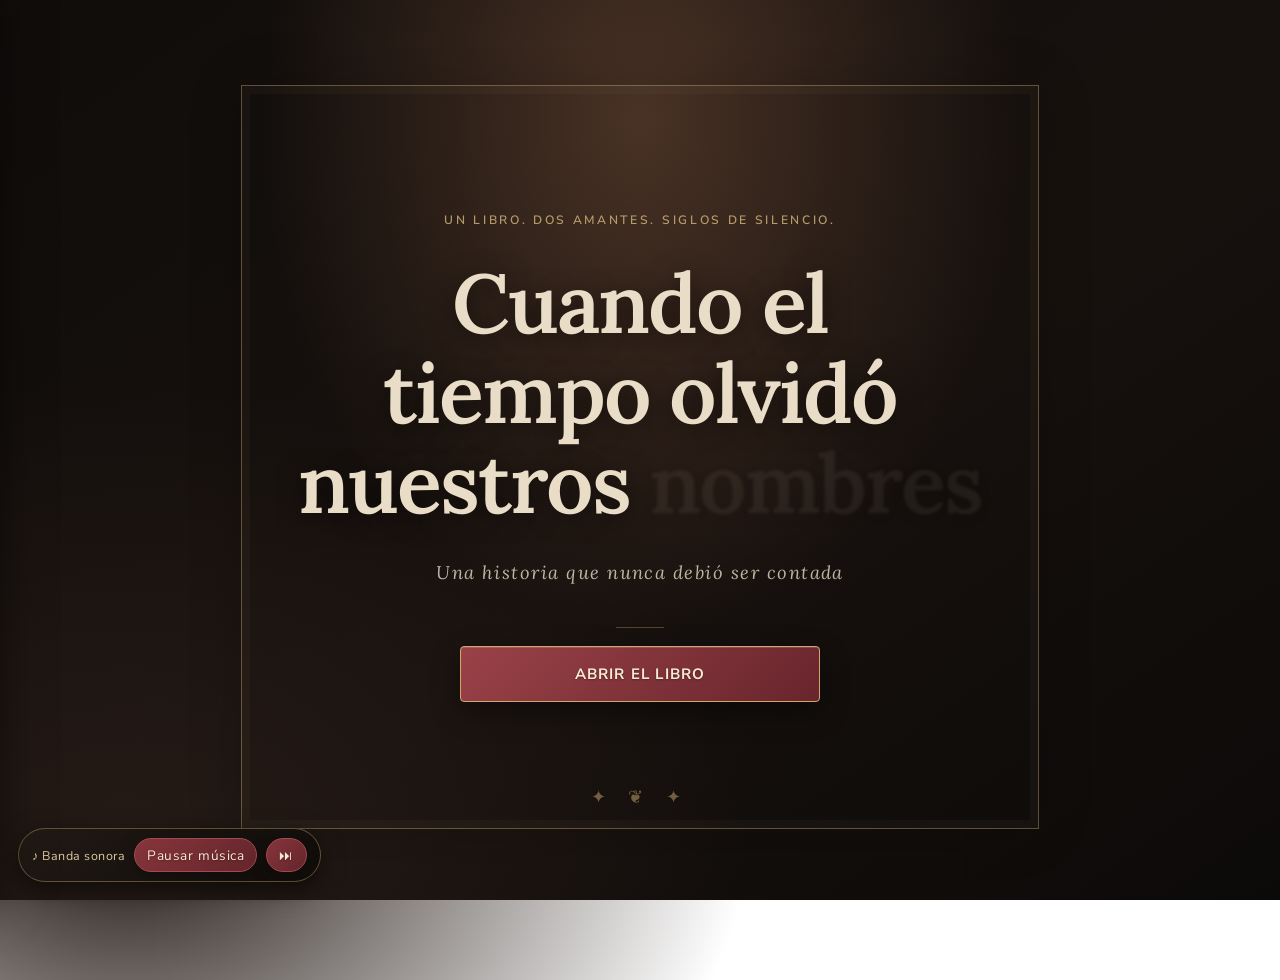
==== commit dcee0969: "3.0" ====
--- a/index.html
+++ b/index.html
@@ -551,6 +551,48 @@
  .era-papel{animation-delay:0s;animation-duration:.4s}
  .era-vortex:before,.era-vortex i,.era-polvo i{animation:none}
 }
+
+/* Fix móvil: el botón del diario se estiraba (top + bottom a la vez) */
+.diario-toggle{bottom:auto;height:auto}
+@media(max-width:620px){
+ .diario-toggle{top:12px;right:12px;bottom:auto;height:auto;min-width:132px;min-height:48px}
+ .resultado-toggle{top:12px;left:12px;min-width:132px;min-height:48px;padding:9px 13px;font-size:.88rem}
+}
+/* Capítulo y acertijos pendientes: centrados, en el medio */
+.hud{flex-wrap:wrap;justify-content:center;align-items:center;gap:8px 10px}
+.hud-chip,.hud-chip:first-child,.hud-chip:last-child{
+ max-width:100%;justify-content:center;text-align:center;
+ border-left:1px solid #c5a36b55;border-right:1px solid #c5a36b55;
+}
+@media(max-width:620px){
+ .hud-chip,.hud-chip:first-child,.hud-chip:last-child{max-width:100%}
+}
+
+.mosaico{border-collapse:collapse;margin:14px auto}
+table.mosaico td{width:clamp(46px,14vw,58px);height:clamp(46px,14vw,58px);padding:0;text-align:center;vertical-align:middle;border:1px solid #b18b52;background:#f3e6c8;color:#4a2f22;font:700 1.05rem 'Lora',serif}
+table.mosaico td.x{color:#8e2f3a;font-size:1.25rem;background:#ecd9b0}
+table.mosaico td:nth-child(2){border-right:3px solid #7a5530}
+table.mosaico tr:nth-child(2) td{border-bottom:3px solid #7a5530}
+
+/* Pulido estético adicional */
+::selection{background:#c5a36b55;color:#30251d}
+.hoja p{max-width:62ch;margin-left:auto;margin-right:auto}
+.hoja .carta{position:relative;padding-left:34px}
+.hoja .carta:before{content:"“";position:absolute;left:10px;top:2px;font:italic 2.1rem/1 Georgia,serif;color:#8e2a3566}
+.hoja h2{text-shadow:0 1px 0 #fffaf055}
+button{letter-spacing:.04em}
+button:active{transform:translateY(0) scale(.98)}
+.resultado-toggle:active,.diario-toggle:active{transform:translateY(0) scale(.97)}
+.acc button#e{transition:transform .2s,filter .2s,box-shadow .2s}
+.acc button#e:hover{box-shadow:0 14px 34px #0007,inset 0 1px #ffffff2e;filter:brightness(1.05)}
+.cap{position:relative}
+.cap:after{content:"";display:block;width:34px;height:1px;background:#c5a36b77;margin:8px auto 0}
+input[type=text]:focus-visible,.cr input:focus-visible,table.g td:focus-visible{outline:2px solid var(--oro);outline-offset:1px}
+.hoja.acertijo{border-top:2px solid #b8955a44}
+@media(max-width:480px){
+ .hoja{padding:22px 16px}
+ .hoja p{max-width:none}
+}
 </style>
 </head>
 <body>
@@ -564,13 +606,14 @@
 const save=()=>{try{localStorage.setItem('ctn_v2',Math.max(prog,i))}catch(e){}};
 
 // Música: las dos piezas se alternan y vuelven a empezar en bucle.
-const tracks=['The Final Piece.mp3','The Final Clue.mp3'];
+const tracks=['The Final Piece.mp3','The Final Clue.mp3','The_Unresolved_Tick.mp3','Time_Slipping_Away.mp3'];
 let trackIndex=0, musicStarted=false, musicMuted=false;
 const music=new Audio(tracks[0]); music.preload='auto'; music.volume=.19;
 music.addEventListener('ended',()=>{trackIndex=(trackIndex+1)%tracks.length;music.src=tracks[trackIndex];if(!musicMuted)music.play().catch(()=>{});updateMusicLabel()});
 function startMusic(){soundAllowed=true;if(musicStarted)return;musicStarted=true;music.play().then(updateMusicLabel).catch(()=>{musicStarted=false})}
 function updateMusicLabel(){const b=document.getElementById('musicToggle');if(b)b.textContent=musicMuted?'Activar música':'Pausar música'}
-function musicDock(){if(!document.getElementById('musicDock')){const dock=document.createElement('div');dock.className='audio-dock';dock.id='musicDock';dock.innerHTML='<span>♪ Banda sonora</span><button id="musicToggle" type="button">Pausar música</button>';document.body.appendChild(dock);document.getElementById('musicToggle').onclick=()=>{musicMuted=!musicMuted;if(musicMuted)music.pause();else if(musicStarted)music.play().catch(()=>{});updateMusicLabel()};updateMusicLabel()}} 
+function nextTrack(){trackIndex=(trackIndex+1)%tracks.length;music.src=tracks[trackIndex];if(!musicMuted){musicStarted=true;music.play().catch(()=>{});}}
+function musicDock(){if(!document.getElementById('musicDock')){const dock=document.createElement('div');dock.className='audio-dock';dock.id='musicDock';dock.innerHTML='<span>♪ Banda sonora</span><button id="musicToggle" type="button">Pausar música</button><button id="musicNext" type="button" title="Siguiente canción" aria-label="Siguiente canción">⏭</button>';document.body.appendChild(dock);document.getElementById('musicToggle').onclick=()=>{musicMuted=!musicMuted;if(musicMuted)music.pause();else if(musicStarted)music.play().catch(()=>{});updateMusicLabel()};document.getElementById('musicNext').onclick=()=>nextTrack();updateMusicLabel()}} 
 
 const pageSound=new Audio('pasar-pagina.mp3');pageSound.preload='auto';pageSound.volume=1;pageSound.load();
 // Banda sonora exclusiva del salto de capítulo: entrada y salida con fundido suave.
@@ -606,7 +649,7 @@
 function saveDiary(){try{localStorage.setItem('ctn_diario_v2',JSON.stringify(diary))}catch(e){}}
 /* El diario de Clara no comenta cada prueba: solo escribe cuando tiene algo que decir.
    Por eso hay páginas con dos entradas, otras con una y capítulos enteros en silencio. */
-const DIARIO={"La caja sin remitente": {"fecha": "Martes, 10 de noviembre", "titulo": "La caja", "entradas": ["Han dejado una caja de madera en el portal. Sin remitente, sin mensajería, sin nadie que la haya visto llegar.", "La letra de la nota es la del abuelo. La he comparado con una postal suya de 2014: la misma ese torcida, el mismo punto que se le escapa de la línea. Llevo una hora diciéndome que habrá una explicación razonable. No se me ocurre ninguna."]}, "El libro de cuero negro": {"fecha": "Martes, 10 de noviembre, muy tarde", "titulo": "Dentro", "entradas": ["No he dormido. Dentro de la caja hay un libro de cuero negro, sin título y sin autor, y entre sus páginas hay fotografías de épocas que no deberían estar juntas."]}, "Dos rostros, muchos siglos": {"fecha": "Miércoles, 11 de noviembre", "titulo": "El mismo rostro", "entradas": ["He visto el mismo rostro en tres imágenes separadas por siglos. El mismo. No un parecido: el mismo.", "He cerrado el libro. Lo he vuelto a abrir. Sigue ahí."]}, "La clave de César": {"fecha": "Miércoles, 11 de noviembre, tarde", "titulo": "Números", "entradas": ["He estado una hora con las letras romanas y no se me iba de la cabeza otra cosa: el abuelo me enseñó este juego cuando tenía nueve años. Me decía que los mensajes se esconden, no se cierran con llave.", "¿Por qué me enseñaría eso a mí y no a nadie más?"]}, "La carta del amante": {"fecha": "Jueves, 12 de noviembre", "titulo": "Livia", "entradas": ["La carta es lo peor. Está escrita por alguien que sabía que quizá no volvería a ver a la persona a la que escribía, y aun así habla del futuro como si fuera suyo."]}, "El nombre de la víctima": {"fecha": "Jueves, 12 de noviembre, de madrugada", "titulo": "Un nombre", "entradas": ["Livia. Ya tiene nombre. Llevo media vida estudiando documentos y nunca había sentido que un nombre me mirase de vuelta."]}, "Cuatro sombras en la villa": {"fecha": "Viernes, 13 de noviembre", "titulo": "Cuatro sombras", "entradas": ["El libro no es un archivo. Alguien lo está usando como si fuera una conversación, y yo acabo de contestar."]}, "El mercader de rostro conocido": {"fecha": "Viernes, 13 de noviembre, noche", "titulo": "Druso", "entradas": ["El mercader del grabado es el hombre del fondo de todas las fotografías. Lo he comprobado cuatro veces con la lupa de la facultad.", "Mañana preguntaré en el archivo por el abuelo. No por la caja. Todavía no."]}, "El anillo y un poema": {"fecha": "Domingo, 15 de noviembre", "titulo": "Dos días en blanco", "entradas": ["He intentado trabajar en la tesis. He estado dos horas delante de la misma página.", "Un anillo y un poema escrito la noche antes de morir. No sé qué hacer con esto. No es una tragedia antigua: es una promesa que alguien dejó a medias y que ahora está en mi mesa."]}, "Continuará": {"fecha": "Domingo, 15 de noviembre, 23:40", "titulo": "El sobre", "entradas": ["Alguien ha deslizado un sobre por debajo de mi puerta. La letra es la del libro, no la del abuelo.", "No he llamado a nadie. Primero he cerrado la ventana. Después he pensado en quién sabe que tengo esto."]}, "La ciudad de las campanas": {"fecha": "Lunes, 16 de noviembre", "titulo": "Florencia", "entradas": ["Un billete de tren, pagado, a mi nombre. Abril de 1498 escrito en tinta roja sobre el reverso.", "He hecho la maleta en veinte minutos. Eso también me asusta: lo poco que me ha costado decidirlo."]}, "El taller de los secretos": {"fecha": "Martes, 17 de noviembre, Florencia", "titulo": "Isabella", "entradas": ["En Florencia el libro pesa distinto. Suena exagerado, lo sé. Pero lo llevo en la mochila y juraría que está tibio."]}, "La carta escondida en el marco": {"fecha": "Martes, 17 de noviembre, tarde", "titulo": "Leonardo", "entradas": ["Leonardo no robó el retrato: lo escondió. Es la primera vez en toda la historia que alguien esconde algo para proteger a otra persona y no para salvarse a sí mismo.", "He pensado en el abuelo. En si él también escondió algo así."]}, "El testimonio de Matteo": {"fecha": "Miércoles, 18 de noviembre", "titulo": "Dos versiones", "entradas": ["Matteo dice que oyó la campana desde el patio. Antes había dicho que estaba en el almacén. Puede ser un despiste. O puede ser lo que llevo tres días encontrándome en cada página."]}, "Una firma detrás del lienzo": {"fecha": "Miércoles, 18 de noviembre, noche", "titulo": "A.", "entradas": ["Una firma: «A.», 1889. El abuelo escribió que el rostro no envejece. Lo escribió como una advertencia, no como un hallazgo.", "Quiero llamar a mi madre y preguntarle por él. No lo voy a hacer. No todavía."]}, "El nombre del margen": {"fecha": "Jueves, 19 de noviembre", "titulo": "Aurelio", "entradas": ["Aurelio. Mi abuelo. Su nombre está escrito en el margen de un libro que no debería existir. No sé si me está guiando o si estoy siguiendo algo que él no quería que encontrase."]}, "El sobre de 1889": {"fecha": "Jueves, 19 de noviembre, 02:15", "titulo": "No confiar", "entradas": ["«No confíes en el hombre que restaura los recuerdos.»", "Adrián restaura documentos. Adrián me ha llamado cuatro veces esta semana y le he dicho que estaba cansada."]}};
+const DIARIO={"La caja sin remitente": {"fecha": "Martes, 10 de noviembre", "titulo": "La caja", "entradas": ["Han dejado una caja de madera en el portal. Sin remitente, sin mensajería, sin nadie que la haya visto llegar.", "La letra de la nota es la del abuelo. La he comparado con una postal suya de 2014: la misma ese torcida, el mismo punto que se le escapa de la línea. Llevo una hora diciéndome que habrá una explicación razonable. No se me ocurre ninguna."]}, "El libro de cuero negro": {"fecha": "Martes, 10 de noviembre, muy tarde", "titulo": "Dentro", "entradas": ["No he dormido. Dentro de la caja hay un libro de cuero negro, sin título y sin autor, y entre sus páginas hay fotografías de épocas que no deberían estar juntas."]}, "Dos rostros, muchos siglos": {"fecha": "Miércoles, 11 de noviembre", "titulo": "El mismo rostro", "entradas": ["He visto el mismo rostro en tres imágenes separadas por siglos. El mismo. No un parecido: el mismo.", "He cerrado el libro. Lo he vuelto a abrir. Sigue ahí."]}, "La clave de César": {"fecha": "Miércoles, 11 de noviembre, tarde", "titulo": "Números", "entradas": ["He estado una hora con las letras romanas y no se me iba de la cabeza otra cosa: el abuelo me enseñó este juego cuando tenía nueve años. Me decía que los mensajes se esconden, no se cierran con llave.", "¿Por qué me enseñaría eso a mí y no a nadie más?"]}, "La carta del amante": {"fecha": "Jueves, 12 de noviembre", "titulo": "Livia", "entradas": ["La carta es lo peor. Está escrita por alguien que sabía que quizá no volvería a ver a la persona a la que escribía, y aun así habla del futuro como si fuera suyo."]}, "El nombre de la víctima": {"fecha": "Jueves, 12 de noviembre, de madrugada", "titulo": "Un nombre", "entradas": ["Livia. Ya tiene nombre. Llevo media vida estudiando documentos y nunca había sentido que un nombre me mirase de vuelta."]}, "Cinco sombras en la villa": {"fecha": "Viernes, 13 de noviembre", "titulo": "Cinco sombras", "entradas": ["El libro no es un archivo. Alguien lo está usando como si fuera una conversación, y yo acabo de contestar."]}, "El mercader de rostro conocido": {"fecha": "Viernes, 13 de noviembre, noche", "titulo": "Druso", "entradas": ["El mercader del grabado es el hombre del fondo de todas las fotografías. Lo he comprobado cuatro veces con la lupa de la facultad.", "Mañana preguntaré en el archivo por el abuelo. No por la caja. Todavía no."]}, "El anillo y un poema": {"fecha": "Domingo, 15 de noviembre", "titulo": "Dos días en blanco", "entradas": ["He intentado trabajar en la tesis. He estado dos horas delante de la misma página.", "Un anillo y un poema escrito la noche antes de morir. No sé qué hacer con esto. No es una tragedia antigua: es una promesa que alguien dejó a medias y que ahora está en mi mesa."]}, "Continuará": {"fecha": "Domingo, 15 de noviembre, 23:40", "titulo": "El sobre", "entradas": ["Alguien ha deslizado un sobre por debajo de mi puerta. La letra es la del libro, no la del abuelo.", "No he llamado a nadie. Primero he cerrado la ventana. Después he pensado en quién sabe que tengo esto."]}, "La ciudad de las campanas": {"fecha": "Lunes, 16 de noviembre", "titulo": "Florencia", "entradas": ["Un billete de tren, pagado, a mi nombre. Abril de 1498 escrito en tinta roja sobre el reverso.", "He hecho la maleta en veinte minutos. Eso también me asusta: lo poco que me ha costado decidirlo."]}, "El taller de los secretos": {"fecha": "Martes, 17 de noviembre, Florencia", "titulo": "Isabella", "entradas": ["En Florencia el libro pesa distinto. Suena exagerado, lo sé. Pero lo llevo en la mochila y juraría que está tibio."]}, "La carta escondida en el marco": {"fecha": "Martes, 17 de noviembre, tarde", "titulo": "Leonardo", "entradas": ["Leonardo no robó el retrato: lo escondió. Es la primera vez en toda la historia que alguien esconde algo para proteger a otra persona y no para salvarse a sí mismo.", "He pensado en el abuelo. En si él también escondió algo así."]}, "El testimonio de Matteo": {"fecha": "Miércoles, 18 de noviembre", "titulo": "Dos versiones", "entradas": ["Matteo dice que oyó la campana desde el patio. Antes había dicho que estaba en el almacén. Puede ser un despiste. O puede ser lo que llevo tres días encontrándome en cada página."]}, "Una firma detrás del lienzo": {"fecha": "Miércoles, 18 de noviembre, noche", "titulo": "A.", "entradas": ["Una firma: «A.», 1889. El abuelo escribió que el rostro no envejece. Lo escribió como una advertencia, no como un hallazgo.", "Quiero llamar a mi madre y preguntarle por él. No lo voy a hacer. No todavía."]}, "El nombre del margen": {"fecha": "Jueves, 19 de noviembre", "titulo": "Aurelio", "entradas": ["Aurelio. Mi abuelo. Su nombre está escrito en el margen de un libro que no debería existir. No sé si me está guiando o si estoy siguiendo algo que él no quería que encontrase."]}, "El sobre de 1889": {"fecha": "Jueves, 19 de noviembre, 02:15", "titulo": "No confiar", "entradas": ["«No confíes en el hombre que restaura los recuerdos.»", "Adrián restaura documentos. Adrián me ha llamado cuatro veces esta semana y le he dicho que estaba cansada."]}};
 function diaryNote(d,idx){
  if(diary.some(x=>x.idx===idx))return;
  const n=DIARIO[d.h];
@@ -705,7 +748,7 @@
   }catch(e){}
 }
 
-function chapterStart(idx){return idx<=7?0:(idx<=28?1:(idx<=54?2:(idx<=70?3:(idx<=74?4:(idx<=78?5:6)))))}
+function chapterStart(idx){return idx<=7?0:(idx<=32?1:(idx<=58?2:(idx<=78?3:(idx<=102?4:(idx<=126?5:6)))))}
 function chapterName(idx){const c=chapterStart(idx);return ({0:'Prólogo',1:'Capítulo I · Roma',2:'Capítulo II · Florencia',3:'Interludio · Barcelona',4:'Capítulo III · París',5:'Capítulo IV · Viena',6:'Capítulo V · Actualidad'})[c]}
 function chapterPuzzleCount(idx){const ch=chapterStart(idx);return D.slice(idx).filter((x,j)=>x.k==='p' && chapterStart(idx+j)===ch).length}
 function chapterDone(idx){return D.slice(idx+1).some((x,j)=>x.k==='p' && chapterStart(idx+1+j)===chapterStart(idx))===false}
@@ -737,14 +780,17 @@
 {k:'p',n:4,solution:"79: L vale 50, XX vale 20 e IX vale 9.",h:'La fecha de la carta',q:'La carta data el año en números romanos: <b>LXXIX</b>.<br>¿Qué año es? (en cifras)',a:['79'],hint:'L = 50, X = 10, IX = 9.'},
 {k:'h',h:'La ciudad bajo el monstruo',p:[
 'Entre las cartas hay un papel con una cuadrícula de letras: un juego de niños de la época, o eso parece. Una frase al margen lo cambia todo: «Busca el nombre del volcán que se alza junto a Pompeya: el Vesubio».']},
-{k:'p',n:5,solution:"VESUBIO: aparece al revés en la tercera fila.",h:'Sopa de letras',t:'sopa',q:'La nota ya te ha dado el nombre: <b>VESUBIO</b>. Encuéntralo en la cuadrícula pulsando sus letras. Están juntas, en línea recta, y pueden estar escritas al revés.',g:['TLMARTOS','CNPDFGHJ','OIBUSEVQ','KQXZWYNL','MDRPTCFG','HJKLNBVX','ZWQSTRPD','FGHMNPCL'],a:['vesubio','vesuvio'],hint:'Mira la tercera fila: está escrito al revés. Empieza por la V (casi al final de la fila) y sigue hacia la izquierda.'},
+{k:'p',n:5,solution:"VESUBIO: empieza en la V (fila 7, columna 8) y sube en diagonal hacia la izquierda hasta la O (fila 1, columna 2). Se lee al revés y en diagonal: la fila de abajo tiene un señuelo, VESUBA, al que le falta la O.",h:'Sopa de letras',t:'sopa',q:'La nota ya te ha dado el nombre: <b>VESUBIO</b>. Encuéntralo en la cuadrícula pulsando sus letras. Están juntas, en línea recta, y pueden estar escritas en cualquier dirección, también en diagonal y al revés. Cuidado con los señuelos.',g:['PONHEIXLG','JEIKTEIFF','ICIBXFEJL','BCJEUJJHE','UCEXNSMFN','SXLJMXERL','CJJTGLXVI','OJETQXFPZ','VESUBAJZG'],a:['vesubio','vesuvio'],hint:'No está en ninguna fila ni columna. Busca una diagonal y, si encuentras las letras, léelas al revés.'},
+{k:'h',h:'El día de la ceniza',p:[
+'Al pie de la cuadrícula hay una fecha escrita a la manera romana, con tinta casi borrada: <b>A. D. IX KAL. SEPT.</b> Junto a ella, Marcelo anotó una sola línea: «El día en que la ciudad dejó de respirar».']},
+{k:'p',n:53,h:'La fecha romana',solution:"24: las Kalendas de septiembre (1 de septiembre) son el día I, la víspera (31 de agosto) el día II, y así hacia atrás: III es el 30, IV el 29, V el 28… IX cae el 24 de agosto, la fecha tradicional de la erupción del Vesubio.",q:'Los romanos no numeraban los días del mes de uno en uno: contaban hacia atrás desde la siguiente fecha fija, y las <i>Kalendas</i> eran el primer día del mes siguiente. Contaban incluyendo los dos extremos: las Kalendas de septiembre (1 de septiembre) eran el día I y la víspera (31 de agosto) el día II. Por ejemplo, <b>A. D. V KAL. SEPT.</b> era el 28 de agosto.<p class="carta"><b>A. D. IX KAL. SEPT.</b></p>¿Qué día de agosto señala la inscripción? Escribe solo el número.',a:['24','24 de agosto','24 agosto'],hint:'Cuenta hacia atrás desde el 1 de septiembre, contando también ese día como el primero. Agosto tiene 31 días.'},
 {k:'h',h:'El nombre de la víctima',p:[
 'Bajo el papel hay una segunda hoja con un crucigrama a medias. El nombre de la joven asesinada está oculto en las casillas marcadas.']},
-{k:'p',n:6,solution:"LIVIA: las letras doradas de VELA, VINO, OLIVO, TRIBUNO y CARTA forman LIVIA.",h:'Crucigrama de Roma',t:'cruz',q:'Rellena las cinco palabras. Las letras de las casillas doradas, de arriba abajo, forman el <b>nombre de la joven</b>.',r:[['Ilumina la noche sin electricidad','vela',2],['Bebida de uva que se sirve en el banquete','vino',1],['Árbol del que sale el aceite','olivo',3],['Magistrado que defendía al pueblo','tribuno',2],['Lo que recibió la joven de su amante','carta',1]],a:['livia'],hint:'Si te atascas: vela, vino, olivo, tribuno, carta.'},
-{k:'h',h:'Cuatro sombras en la villa',p:[
-'Livia. Clara dice el nombre despacio y el libro parece tibio bajo sus dedos. Hay una nota con cuatro sospechosos que estuvieron en la villa aquella noche, cada uno en una estancia distinta, y una frase subrayada: «El asesino estaba junto al cuerpo».',
+{k:'p',n:6,solution:"LIVIA: las letras doradas de VELA, VINO, OLIVO, TRIBUNO y CARTA forman LIVIA.",h:'Crucigrama de Roma',t:'cruz',q:'Rellena las cinco palabras. Las letras de las casillas doradas, de arriba abajo, forman el <b>nombre de la joven</b>.',r:[['Mi cuerpo es de cera y mi alma de fuego: me gasto para que los demás vean','vela',2],['Baco era su patrón y en Roma se servía rebajado con agua','vino',1],['Minerva regaló este árbol a Atenas; de su fruto sale el oro líquido','olivo',3],['Cargo romano de la plebe: su veto podía detener al Senado','tribuno',2],['Palabras que viajan sin pies: lo que la joven recibió de su amante','carta',1]],a:['livia'],hint:'Son cinco palabras: una luz, una bebida, un árbol, un cargo y un escrito. Cuenta las casillas de cada una.'},
+{k:'h',h:'Cinco sombras en la villa',p:[
+'Livia. Clara dice el nombre despacio y el libro parece tibio bajo sus dedos. Hay una nota con cinco sospechosos que estuvieron en la villa aquella noche, cada uno en una estancia distinta, y una frase subrayada: «El asesino estaba junto al cuerpo».',
 'El cuerpo de Livia apareció en la <b>Biblioteca</b>.']},
-{k:'p',n:7,solution:"DRUSO: Tulia estaba en el Jardín, Marco en las Termas y Cayo en el Atrio.",h:'Murdoku de la villa',t:'logic',rooms:['Atrio','Biblioteca','Jardín','Termas'],assignments:{'Marco':'Termas','Cayo':'Atrio','Tulia':'Jardín','Druso':'Biblioteca'},q:'Sospechosos: <b>Marco</b> (gladiador), <b>Cayo</b> (senador), <b>Tulia</b> (esclava) y <b>Druso</b> (mercader). Estancias: Atrio, Biblioteca, Jardín y Termas. Cada uno estaba en una distinta.<ul class="cl"><li>Cayo detesta el agua y las plantas.</li><li>Tulia estaba donde crecen las flores.</li><li>Marco acababa de entrenar y se estaba bañando.</li><li>Druso no pisó el Atrio.</li></ul>¿Quién estaba en la Biblioteca?',a:['druso'],hint:'Tulia: Jardín. Marco: Termas. Cayo solo puede estar en el Atrio o la Biblioteca.'},
+{k:'p',n:7,solution:"DRUSO: Cayo, Atrio; Druso, Biblioteca; Tulia, Jardín; Marco, Termas; Servio, Cocina. Cayo solo podía estar en el Atrio o la Biblioteca y Marco en el Jardín o las Termas; Tulia no podía ocupar ningún extremo, Druso debía estar al oeste de ella y Servio pegado a Marco. Solo hay una forma de que todo encaje.",h:'Murdoku de la villa',t:'logic',rooms:['Atrio','Biblioteca','Jardín','Termas','Cocina'],assignments:{'Marco':'Termas','Cayo':'Atrio','Tulia':'Jardín','Druso':'Biblioteca','Servio':'Cocina'},q:'Sospechosos: <b>Marco</b> (gladiador), <b>Cayo</b> (senador), <b>Tulia</b> (esclava), <b>Druso</b> (mercader) y <b>Servio</b> (liberto). Cada uno estaba en una estancia distinta.<p><b>Plano de la villa</b>, de oeste a este: Atrio · Biblioteca · Jardín · Termas · Cocina. Dos estancias son <i>contiguas</i> si están una junto a la otra en esa fila.</p><ul class="cl"><li>Cayo detesta el agua, las plantas y el olor a humo.</li><li>Marco acababa de entrenar: no estaba ni en el Atrio, ni en la Biblioteca, ni en la Cocina.</li><li>Tulia no estaba en ninguno de los dos extremos de la villa.</li><li>Druso estaba en una estancia más al oeste que la de Tulia.</li><li>Servio estaba en una estancia contigua a la de Marco.</li><li>Cayo y Tulia no estaban en estancias contiguas.</li></ul>Sitúa a los cinco. Así sabrás quién estaba en la Biblioteca, junto al cuerpo de Livia.',a:['druso'],hint:'Empieza por Cayo y por Marco: cada uno solo tiene dos estancias posibles. Después piensa dónde pueden estar Tulia y Druso, que no pueden estar en los extremos.'},
 {k:'h',h:'El sello de cera',p:[
 'Druso guardaba sus cartas selladas con cera roja. Clara encuentra un sello roto en dos mitades. En el centro no hay ningún escudo de armas: hay un reloj de arena atravesado por una rosa, el mismo símbolo que corona cada historia del libro.',
 'Alrededor del sello, en letras latinas mayúsculas, hay una palabra revuelta. No pertenece a quien recibe las cartas, sino a quienes las sellan.']},
@@ -756,9 +802,12 @@
 {k:'h',h:'El símbolo que no mide horas',p:[
 'En la esquina del mapa hay un pequeño dibujo repetido cuatro veces: un reloj de arena. Pero no marca ninguna hora. Clara recuerda una adivinanza que su abuelo le contaba de niña, siempre antes de dormir, y que ahora entiende de otra manera.']},
 {k:'p',n:81,solution:"ARENA: el reloj de arena contiene el material que cae; la pista juega con la idea de que el tiempo se mide por lo que se pierde.",h:'El reloj que no da la hora',q:'<p class="carta">«No soy el tiempo, aunque me gastan para medirlo. No soy río, aunque desciendo sin descanso. Cada parte de mí es pequeña; juntas, cuentan lo que ya no vuelve.»</p>En el dibujo del reloj, ¿qué elemento representa esa pérdida?',a:['arena','la arena'],hint:'No es el cristal ni el mecanismo: es aquello que cae de una mitad a la otra.',sinPista:true},
+{k:'h',h:'El mosaico del atrio',p:[
+'Para llegar a los sótanos, el mapa de Marcelo obliga a cruzar el atrio de la villa. El suelo es un mosaico de cuatro figuras, <b>I, II, III y IV</b>, con muchas teselas arrancadas. En el borde, una frase en latín que Clara traduce: «Que cada figura aparezca una sola vez en cada hilera, en cada columna y en cada cuadro de cuatro».']},
+{k:'p',n:82,h:'El mosaico roto',solution:'4123: el mosaico completo es I II IV III / IV III II I / II I III IV / III IV I II. Las casillas marcadas valen 4, 1, 2 y 3, leídas de izquierda a derecha y de arriba abajo.',q:'El mosaico está dividido en cuatro cuadros de 2×2. En cada hilera, en cada columna y en cada cuadro deben aparecer las cuatro figuras (I, II, III y IV) exactamente una vez.'+'<table class="mosaico"><tr><td>I</td><td></td><td class="x">✦</td><td></td></tr><tr><td></td><td></td><td></td><td class="x">✦</td></tr><tr><td class="x">✦</td><td></td><td>III</td><td></td></tr><tr><td class="x">✦</td><td>IV</td><td></td><td>II</td></tr></table>'+'Averigua qué figura va en las cuatro casillas marcadas con ✦ y escribe sus cifras (1 a 4), de izquierda a derecha y de arriba abajo.',a:['4123'],hint:'Empieza por la hilera de abajo, que ya tiene dos figuras, y por el cuadro de la esquina inferior izquierda. El I de arriba también limita su columna y su cuadro.'},
 {k:'h',h:'La puerta sellada',p:[
 'El mapa señala una puerta sellada en los sótanos de la villa, con una fila de números grabada en la piedra. Marcelo escondió ahí el anillo de compromiso.']},
-{k:'p',n:9,solution:"13: la secuencia contiene números primos consecutivos.",h:'Los números de la puerta',q:'En la piedra está tallado:<p class="carta"><b>2 · 3 · 5 · 7 · 11 · ?</b></p>¿Qué número falta para abrirla?',a:['13'],hint:'Son números que solo se dividen entre 1 y ellos mismos.'},
+{k:'p',n:9,solution:"11: hay dos series entrelazadas. En los lugares impares están los números primos (2, 3, 5, 7…) y en los pares la sucesión 1, 2, 3, 5… El siguiente lugar es impar, así que toca el siguiente primo: 11.",h:'Los números de la puerta',q:'En la piedra está tallado:<p class="carta"><b>2 · 1 · 3 · 2 · 5 · 3 · 7 · 5 · ?</b></p>¿Qué número falta para abrirla?',a:['11'],hint:'No es una sola serie. Mira solo los lugares impares y, por separado, los pares.'},
 {k:'h',h:'El arma que falta',p:[
 'Detrás de la puerta hay un informe del forense de la villa, escrito con prisa. Describe tres objetos hallados junto al cuerpo de Livia, pero solo uno de ellos pudo causar su muerte.']},
 {k:'p',n:91,solution:"PUÑAL: es el único de los tres objetos que pudo causar una herida mortal; el peine y la lámpara no tienen filo.",h:'El informe del forense',q:'Junto al cuerpo de Livia aparecieron tres objetos: un peine de hueso, una lámpara de aceite y un puñal sin funda.<br>¿Cuál de los tres pudo causar la herida que acabó con su vida?',a:['punal','el punal'],hint:'Busca el único objeto con filo.'},
@@ -779,52 +828,52 @@
 'La nueva historia pertenece a Isabella, hija de una familia florentina acomodada, y a Leonardo, aprendiz de pintor. Se aman en secreto porque la familia de Isabella ha decidido casarla con un mecenas llamado Lorenzo Vieri.',
 'Leonardo pinta un retrato de Isabella. En el espejo del fondo aparece un hombre que no estaba en la habitación: tiene el mismo rostro que Druso, el mercader de Pompeya.',
 'El retrato desaparece la misma tarde en que Leonardo deja de acudir al taller.']},
-{k:'p',n:11,h:'El mensaje del reverso',solution:'ISABELLA: las primeras letras de las ocho líneas forman ISABELLA.',q:'Lee la primera letra de cada línea:<p class="carta">Inquieta, espero tu respuesta.<br>Si cae la noche, ven al taller.<br>Alguien nos observa desde la calle.<br>Bajo el marco guardaré la llave.<br>En el reverso está la verdad.<br>La pintura no debe salir de aquí.<br>Lee el mensaje antes de quemarlo.<br>Al alba sabrás qué hacer.</p>¿Qué nombre aparece?',a:['isabella'],hint:'Mira solo la primera letra de cada línea.'},
+{k:'p',n:11,h:'El mensaje del reverso',solution:"ISABELLA: las iniciales, leídas de abajo arriba, forman A-L-L-E-B-A-S-I; invertido el orden, ISABELLA. Leonardo escribía sus cartas más urgentes al revés, por si alguien las interceptaba.",q:'Ocho líneas, escritas de arriba abajo. Fíjate en su primera letra, pero no leas en el sentido habitual:<p class="carta">Antes del alba vendré a buscarte.<br>Lleva contigo solo lo imprescindible.<br>Los dos sabemos que no hay otra salida.<br>En la posada del puente nos espera un carro.<br>Bajo mi capa llevo el dinero de meses.<br>Al amanecer nadie preguntará por nosotros.<br>Si algo sale mal, destruye esta carta.<br>Inquieta, no dejo de pensar en tu respuesta.</p>Lee las iniciales en el orden correcto y descubrirás un nombre.',a:['isabella'],hint:'Lee las ocho iniciales de abajo arriba, no de arriba abajo.'},
 {k:'h',h:'Ocho letras entre los pigmentos',p:[
-'En el cajón del taller hay una cuadrícula. El aprendiz, Leonardo, la usaba para esconder los nombres de quienes visitaban el estudio. Busca su nombre en diagonal, desde la esquina superior izquierda.',
-'Clara sigue las letras con la punta del dedo.']},
-{k:'p',n:12,h:'Sopa de letras: el aprendiz',t:'sopa',solution:'LEONARDO: está en diagonal descendente desde la esquina superior izquierda.',q:'La historia te ha presentado al aprendiz: <b>LEONARDO</b>. Encuentra su nombre en la cuadrícula pulsando las letras en orden. Están juntas en diagonal.',g:['LQTRMABC','XENOPQRS','ABOCLMNT','PQNNADSE','LMOTADRO','CSTUVRWE','HJKLMPDR','ZXYABCDO'],a:['leonardo'],hint:'Empieza por la L de la esquina superior izquierda y sigue en diagonal hacia abajo.'},
+'En el cajón del taller hay una cuadrícula de letras. El aprendiz, Leonardo, la usaba para esconder los nombres de quienes visitaban el estudio, mezclándolas con otras al azar para que nadie las encontrara a simple vista.',
+'Clara desliza el dedo por las letras, pero esta vez nadie le dice en qué dirección buscar.']},
+{k:'p',n:12,h:'Sopa de letras: el aprendiz',t:'sopa',solution:'LEONARDO: está escondido en línea recta, en diagonal, cruzando toda la cuadrícula de esquina a esquina.',q:'Busca el nombre del aprendiz, <b>LEONARDO</b>, pulsando las letras en orden. Puede estar en cualquier dirección: horizontal, vertical o diagonal, y leerse hacia delante o hacia atrás.',g:['LQTRMABC','XENOPQRS','ABOCLMNT','PQNNADSE','LMOTADRO','CSTUVRWE','HJKLMPDR','ZXYABCIO'],a:['leonardo'],hint:'Prueba a seguir las letras en diagonal. Fíjate en las dos esquinas opuestas de la cuadrícula.'},
 {k:'h',h:'El crucigrama del taller',p:[
-'Isabella dejó un crucigrama a medias. Las casillas doradas revelan dónde escondió Leonardo una pista.',
+'Isabella dejó un crucigrama a medias. Las casillas doradas revelan dónde escondió Leonardo una pista, pero esta vez las definiciones no hablan directamente de pintura: hay que adivinar primero a qué se refieren.',
 'El lugar es pequeño y está dentro del propio taller.']},
-{k:'p',n:13,h:'Crucigrama de los pintores',t:'cruz',solution:'ATRIO: las letras doradas de ATRIO, TEMPLE, RETRATO, ILUSTRACIÓN y ÓLEO forman ATRIO.',q:'Completa las palabras. Las casillas doradas forman el lugar donde se ocultó una pista.',r:[['Lugar con columnas a la entrada de una casa','atrio',0],['Pintura elaborada con pigmentos y una emulsión','temple',0],['Representación pintada de una persona','retrato',0],['Dibujo que acompaña o explica una obra','ilustracion',0],['Pintura hecha con pigmentos y aceite','oleo',0]],a:['atrio'],hint:'Todas las respuestas están relacionadas con el arte o la arquitectura.'},
+{k:'p',n:13,h:'Crucigrama de los pintores',t:'cruz',solution:'ATRIL: las letras doradas de ATRIL, RETRATO, BARNIZ, LIENZO y ÓLEO forman ATRIL, el mueble donde Leonardo apoyaba sus bocetos y, tras él, la pista.',q:'Completa las palabras a partir de definiciones que no nombran el oficio del pintor. Las casillas doradas, leídas en orden, forman el mueble donde se ocultó la pista.',r:[['Soporte inclinado donde se apoya algo para leerlo o dibujarlo sin sostenerlo con las manos','atril',0],['Género artístico en el que un rostro queda quieto para siempre','retrato',2],['Capa transparente y brillante que protege una superficie de madera o de pintura','barniz',2],['Tela tensada sobre un bastidor de madera, lista para recibir color','lienzo',1],['Pintura que seca despacio y deja corregir; su nombre viene del aceite','oleo',1]],a:['atril'],hint:'Ninguna definición menciona la palabra "pintor". Piensa primero en el objeto cotidiano y después en para qué lo usaría alguien en un taller.'},
 {k:'h',h:'El bordado de Isabella',p:[
-'En el forro del vestido de Isabella hay un bordado diminuto: una rosa atravesada por un reloj de arena, igual al que Clara vio en Pompeya. Junto al bordado, cosidas con hilo de oro, hay unas letras sueltas.']},
-{k:'p',n:131,solution:'VIERI: las letras bordadas en hilo de oro, ordenadas, forman el apellido del mecenas que encargó el retrato.',h:'El hilo de oro',q:'Ordena las letras bordadas en hilo de oro: <b>I R E I V</b>',a:['vieri'],hint:'Es un apellido florentino. Volverá a aparecer más adelante en la historia.'},
-{k:'h',h:'Cuatro personas, cuatro estancias',p:[
-'El maestro Rinaldi anotó quién estuvo en el taller la tarde en que desapareció el retrato. Cada persona ocupó una estancia distinta.',
-'La lista incluye a Isabella, Leonardo, el maestro Rinaldi y Matteo, el ayudante.']},
-{k:'p',n:14,h:'Murdoku: la tarde del retrato',t:'logic',rooms:['Patio','Estudio','Biblioteca','Almacén'],solution:'Isabella: Patio. Leonardo: Estudio. Maestro Rinaldi: Biblioteca. Matteo: Almacén.',q:'Asigna una estancia distinta a cada persona:<ul class="cl"><li>Isabella no entró en el estudio ni en la biblioteca.</li><li>Leonardo estuvo junto al caballete, en el estudio.</li><li>El maestro Rinaldi pasó la tarde leyendo en la biblioteca.</li><li>Matteo no estuvo en el patio.</li></ul>Completa las cuatro asignaciones.',assignments:{'Isabella':'Patio','Leonardo':'Estudio','Maestro Rinaldi':'Biblioteca','Matteo':'Almacén'},a:['matteo'],hint:'Coloca primero a Leonardo y al maestro Rinaldi. Después, Isabella solo puede estar en el patio o el almacén.'},
+'En el forro del vestido de Isabella hay un bordado diminuto: una rosa atravesada por un reloj de arena, igual al que Clara vio en Pompeya. Junto al bordado, cosidas con hilo de oro, hay dos palabras enteras, mezcladas letra por letra entre sí.']},
+{k:'p',n:131,solution:'LORENZO VIERI: las doce letras bordadas, reordenadas, forman el nombre completo del mecenas que encargó el retrato y pagó para que desapareciera.',h:'El hilo de oro',q:'Ordena estas doce letras para formar un nombre y un apellido:<p class="carta"><b>O Z R I E N E R L O V I</b></p>',a:['lorenzo vieri'],hint:'Es el nombre completo de un mecenas florentino que ya ha aparecido en la historia. Busca primero el nombre de pila, de siete letras.'},
+{k:'h',h:'Cinco personas, cinco estancias',p:[
+'El maestro Rinaldi anotó quién estuvo en el taller la tarde en que desapareció el retrato. Esta vez no fueron cinco personas, sino seis: un visitante inesperado llegó poco antes de que sonara la campana.',
+'La lista incluye a Isabella, Leonardo, el maestro Rinaldi, Matteo el ayudante, Ginevra la criada y Lorenzo Vieri, que había venido a pagar un adelanto.']},
+{k:'p',n:14,h:'Murdoku: la tarde del retrato',t:'logic',rooms:['Patio','Cocina','Estudio','Biblioteca','Almacén','Pasillo'],solution:'Isabella: Patio. Ginevra: Cocina. Leonardo: Estudio. Maestro Rinaldi: Biblioteca. Matteo: Almacén. Lorenzo Vieri: Pasillo. Rinaldi y Leonardo ocupan Estudio y Biblioteca por la luz; Vieri queda relegado al Pasillo por descarte una vez fijadas las demás posiciones, lo que explica que nadie reparase en su entrada.',q:'Asigna una estancia distinta a cada persona.<p><b>Plano del taller</b>, de oeste a este: Patio · Cocina · Estudio · Biblioteca · Almacén · Pasillo. Dos estancias son <i>contiguas</i> si están una junto a la otra en esa fila.</p><ul class="cl"><li>El maestro Rinaldi pasó la tarde leyendo: no estaba ni en el patio, ni en la cocina, ni en el almacén, ni en el pasillo.</li><li>Leonardo trabajaba junto al caballete y necesitaba luz de ventanal: solo el estudio y la biblioteca la tienen.</li><li>Matteo estaba en una estancia más al este que la de Ginevra, pero no en la última de todas.</li><li>Ginevra y el maestro Rinaldi no estaban en estancias contiguas.</li><li>Isabella estaba en una estancia más al oeste que la de Ginevra.</li><li>Lorenzo Vieri llegó el último y nadie recuerda haberlo visto entrar: ocupó la única estancia que queda libre una vez situados los demás.</li></ul>Completa las seis asignaciones.',assignments:{'Isabella':'Patio','Ginevra':'Cocina','Leonardo':'Estudio','Maestro Rinaldi':'Biblioteca','Matteo':'Almacén','Lorenzo Vieri':'Pasillo'},a:['pasillo'],hint:'Coloca primero a Rinaldi y Leonardo, que solo pueden repartirse el estudio y la biblioteca. Después busca en qué dos estancias contiguas pueden encajar Isabella y Ginevra sin tocar a Rinaldi, y deja a Vieri para el final.'},
 {k:'h',h:'La cronología rota',p:[
-'Clara encuentra cuatro anotaciones con horas distintas. Si las ordena, descubrirá quién miente sobre el momento en que salió del taller.',
-'Una de las horas fue añadida después, con tinta más oscura.']},
-{k:'p',n:15,h:'Ordena la tarde',solution:'15:30 – 16:00 – 16:30 – 17:00. Isabella llega, Leonardo empieza el retrato, suena la campana y el taller cierra.',q:'Ordena los acontecimientos de más temprano a más tarde. Escribe las horas separadas por guiones.<ul class="cl"><li>La campana suena: 16:30.</li><li>El taller queda cerrado: 17:00.</li><li>Isabella llega: 15:30.</li><li>Leonardo empieza el retrato: 16:00.</li></ul>',a:['15:30-16:00-16:30-17:00','1530-1600-1630-1700'],hint:'Empieza por la hora más temprana y termina por la más tardía.'},
+'Clara encuentra varias anotaciones sin hora fija, solo con el tiempo transcurrido entre unos sucesos y otros. Si las ordena, descubrirá quién miente sobre el momento en que salió del taller.',
+'Una de las anotaciones fue añadida después, con tinta más oscura, y complica el cálculo en lugar de aclararlo.']},
+{k:'p',n:15,h:'Ordena la tarde',solution:'15:15 – 16:00 – 16:15 – 16:30 – 17:30. La nota añadida sitúa la llegada de Isabella dos horas y cuarto antes del cierre (17:30), es decir, a las 15:15. Leonardo empezó 45 minutos después, a las 16:00. Lorenzo Vieri llegó una hora antes del cierre, a las 16:30. La campana sonó en el punto medio entre el inicio del retrato (16:00) y la llegada de Vieri (16:30), es decir, a las 16:15.',q:'El maestro Rinaldi no anotó horas, solo la duración entre sucesos, y una nota tardía lo complica todo. Averigua la hora de cada suceso y ordénalos de más temprano a más tarde. Escribe las cinco horas separadas por guiones.<ul class="cl"><li>El taller quedó cerrado a las 17:30.</li><li>Lorenzo Vieri llegó exactamente una hora antes del cierre.</li><li>Leonardo empezó el retrato 45 minutos después de que llegara Isabella.</li><li>La campana sonó justo en el punto medio entre el comienzo del retrato y la llegada de Vieri.</li><li><small>Nota añadida después, con tinta más oscura:</small> entre la llegada de Isabella y el cierre del taller pasaron dos horas y cuarto.</li></ul>',a:['15:15-16:00-16:15-16:30-17:30','1515-1600-1615-1630-1730'],hint:'Empieza por la nota añadida: te da directamente la hora de llegada de Isabella a partir del cierre. Calcula después el inicio del retrato, la llegada de Vieri y, por último, el punto medio entre esos dos sucesos.'},
 {k:'h',h:'La carta escondida en el marco',p:[
 'El marco del retrato tiene una doble tabla. Dentro hay una carta de Leonardo.',
-'<span class="carta">«No he robado el retrato. Lo he escondido porque el hombre del espejo aparece también en un dibujo de Pompeya. Si alguien descubre que es el mismo rostro, buscará a Isabella. La llave está donde la luz toca primero la pared.»</span>',
+'<span class="carta">«No he robado el retrato. Lo he escondido porque el hombre del espejo aparece también en un dibujo de Pompeya. Si alguien descubre que es el mismo rostro, buscará a Isabella. La llave no está donde el sol entra primero, sino donde deja de llegar el último.»</span>',
 'Clara comprende que Leonardo intentaba proteger a Isabella. Pero ¿quién se llevó el cuadro?']},
-{k:'p',n:16,h:'El acertijo de la luz',solution:'VENTANA: deja entrar la luz del día y dibuja rectángulos sobre el suelo.',q:'¿Dónde está escondida la llave?<p class="carta">«No soy lámpara y no tengo fuego. Dejo entrar el día y dibujo rectángulos sobre el suelo.»</p>',a:['ventana','la ventana'],hint:'Piensa en el lugar por donde entra la luz natural.'},
+{k:'p',n:16,h:'El acertijo de la luz',solution:"VENTANA DE PONIENTE: la carta dice que la llave no está donde el sol entra primero (la ventana que mira al naciente, al este), sino donde deja de llegar el último, es decir, la ventana orientada al poniente, por donde se pone el sol.",q:'El taller tiene dos ventanas: una mira al naciente, por donde sale el sol; la otra, al poniente, por donde se pone. La carta de Leonardo dice: <p class="carta">«No soy lámpara y no tengo fuego. Dejo entrar el día y dibujo rectángulos sobre el suelo. No busques donde entro primero, sino donde me voy el último.»</p>¿En qué ventana está escondida la llave?',a:['poniente','ventana de poniente','la ventana de poniente','oeste','ventana oeste'],hint:'El sol sale por el naciente (este) y se pone por el poniente (oeste). La pista habla del momento en que la luz desaparece, no de cuando llega.'},
 {k:'h',h:'El inventario de la habitación',p:[
-'Junto a la ventana hay una lista: pincel, paño azul, paleta, llave y caballete. Cuatro objetos pertenecen al trabajo del pintor. Uno fue colocado allí por el visitante que entró después.',
-'Clara necesita identificar el objeto intruso.']},
-{k:'p',n:17,h:'El objeto que no encaja',solution:'LLAVE: es el único objeto que no sirve para pintar ni preparar una pintura.',q:'¿Qué objeto no pertenece al trabajo habitual de un pintor?<ul class="cl"><li>Pincel</li><li>Paño para limpiar pigmentos</li><li>Paleta</li><li>Llave</li><li>Caballete</li></ul>',a:['llave','la llave'],hint:'Busca el único objeto que no sirve para pintar.'},
+'Junto a la ventana del poniente hay una lista de objetos. La mayoría parecen ajenos al oficio de pintar, pero solo uno de ellos no tiene ningún uso posible en un taller del siglo XV, ni siquiera indirecto.',
+'Clara necesita identificar el objeto intruso sin dejarse engañar por lo que suena más raro a primera vista.']},
+{k:'p',n:17,h:'El objeto que no encaja',solution:"TIZA DE SASTRE: la trementina se usaba para diluir barnices, el clavo de hierro para tensar el lienzo en el bastidor y el carboncillo para los bocetos. La tiza de sastre no pertenece al taller: la dejó allí quien vino a probarse la ropa del retrato, no a pintarlo.",q:'En la lista del maestro Rinaldi, cinco objetos:<ul class="cl"><li>Trementina (para diluir barnices)</li><li>Clavo de hierro (para tensar el lienzo en el bastidor)</li><li>Carboncillo (para los bocetos previos)</li><li>Tiza de sastre</li><li>Caballete</li></ul>¿Cuál no tiene ningún uso en un taller de pintura, ni siquiera indirecto?',a:['tiza de sastre','la tiza de sastre','tiza'],hint:'Los otros cuatro objetos, aunque no se usen para pintar directamente, sirven para preparar el lienzo o el boceto. Busca el único que pertenece a otro oficio por completo.'},
 {k:'h',h:'El testimonio de Matteo',p:[
-'Matteo asegura que no salió del taller. Sin embargo, una frase contradice su declaración: afirma que oyó la campana desde el patio, aunque antes había dicho que estaba en el almacén.',
-'Clara vuelve a consultar las asignaciones del taller.']},
-{k:'p',n:18,h:'La frase contradictoria',solution:'ALMACÉN: según el Murdoku, Matteo estaba en el almacén, no en el patio.',q:'Según el Murdoku anterior, ¿en qué estancia estaba Matteo?',a:['almacen','el almacen'],hint:'Vuelve a las cuatro asignaciones del acertijo anterior.'},
+'Matteo asegura que no salió del taller en toda la tarde. Pero al repasar las seis declaraciones, Clara encuentra dos frases que no pueden ser ciertas a la vez.',
+'Necesita volver al Murdoku de la tarde del retrato y cruzarlo con lo que Matteo acaba de decir.']},
+{k:'p',n:18,h:'La frase contradictoria',solution:"RINALDI Y VIERI: según el Murdoku, Matteo está en el Almacén, cuyas únicas estancias contiguas son la Biblioteca, donde estaba Rinaldi, y el Pasillo, donde estaba Vieri. Si Matteo dice haber oído discutir a dos personas a través de la pared, solo pueden ser esas dos.",q:'Matteo declara que, a través de la pared de su estancia, oyó discutir a dos personas. Según el Murdoku de la tarde del retrato, ¿quiénes son las únicas dos personas cuyas estancias son contiguas a la de Matteo?',a:['rinaldi y vieri','vieri y rinaldi','el maestro rinaldi y lorenzo vieri','lorenzo vieri y el maestro rinaldi'],hint:'Matteo está en el Almacén. Busca en el plano qué dos estancias quedan justo a los lados del Almacén, y quién ocupa cada una según tus respuestas anteriores.'},
 {k:'h',h:'El retrato que falta',p:[
 'La llave abre una caja detrás del marco. Dentro hay una miniatura: Isabella aparece de perfil, pero en el espejo vuelve a verse el rostro del desconocido.',
-'En el borde está escrito: «No busques al que sostiene el pincel. Busca al que paga por el lienzo».',
+'En el borde está escrito: «No busques al que sostiene el pincel. Busca al que paga por el lienzo, aunque jure lo contrario».',
 'El nombre del mecenas aparece en el contrato: Lorenzo Vieri.']},
-{k:'p',n:19,h:'La deducción final',solution:'LORENZO VIERI: encargó y pagó el retrato, y tenía motivos para ocultar el rostro del espejo. Leonardo escondió el cuadro para proteger a Isabella.',q:'¿Quién tenía el poder y el motivo para hacer desaparecer el retrato?<p class="carta">Pistas: encargó la obra, pagó al taller y exigió que el cuadro no se mostrara.</p>',a:['lorenzo vieri','lorenzo','vieri'],hint:'No es el aprendiz ni la modelo: busca al mecenas que encargó la obra.'},
+{k:'p',n:19,h:'La deducción final',solution:"LORENZO VIERI: si mintiera cualquiera de los otros cuatro, al menos una segunda declaración tendría que ser falsa también, lo cual rompe la regla de que solo miente el culpable. Solo si miente Lorenzo Vieri el resto de frases encajan sin ninguna contradicción: encargó y pagó el retrato, y tenía motivos para ocultar el rostro del espejo.",q:'Cinco personas declaran ante Rinaldi sobre la desaparición del retrato. Todas dicen la verdad, salvo quien ordenó que desapareciera, que miente.<ul class="cl"><li><b>Matteo:</b> «No fue Isabella, ni tampoco el maestro Rinaldi.»</li><li><b>Maestro Rinaldi:</b> «No fue Matteo.»</li><li><b>Isabella:</b> «Fue Matteo o fue Lorenzo Vieri.»</li><li><b>Ginevra:</b> «No fue Matteo, ni fui yo.»</li><li><b>Lorenzo Vieri:</b> «Fue Matteo.»</li></ul>¿Quién miente, y por tanto quién hizo desaparecer el cuadro?',a:['lorenzo vieri','lorenzo','vieri'],hint:'Prueba cada nombre como mentiroso, uno por uno, y comprueba si eso obliga a que haya un segundo mentiroso entre el resto. Solo una opción deja a los otros cuatro diciendo la verdad.'},
 {k:'h',h:'El contrato de Lorenzo Vieri',p:[
-'Entre los papeles del mecenas hay un contrato con una cláusula tachada varias veces, como si alguien hubiera querido borrarla. Bajo la tachadura todavía se lee una fecha, un año antes de que el retrato desapareciera.']},
-{k:'p',n:191,solution:'1497: MCDXCVII en números romanos equivale a 1497, un año antes de la desaparición del retrato. La cláusula tachada exigía que la obra nunca se mostrase en público.',h:'La fecha tachada',q:'La fecha tachada en el contrato: <b>MCDXCVII</b>.<br>¿Qué año es, en cifras?',a:['1497'],hint:'M = 1000, CD = 400, XC = 90, VII = 7.'},
+'Entre los papeles del mecenas hay un contrato con una cláusula tachada varias veces, como si alguien hubiera querido borrarla. Bajo la tachadura solo se distingue el final de una fecha en números romanos: el resto se ha perdido con la tinta.']},
+{k:'p',n:191,solution:"1497: el contrato se firmó un año antes de la desaparición del retrato, es decir, en 1498 menos uno. El fragmento visible, XCVII, corresponde a las últimas cifras de MCDXCVII (1497), lo que confirma el cálculo por ambos caminos.",q:'Del número romano de la fecha tachada solo queda el final legible: <b>…XCVII</b>. La narración ya dice que el contrato se firmó exactamente un año antes de que el retrato desapareciera, en abril de 1498. ¿Qué año completo es la fecha tachada?',a:['1497'],hint:'No hace falta reconstruir todo el número romano: la propia historia te ha dado el año por otro camino. El fragmento XCVII solo sirve para confirmarlo.'},
 {k:'h',h:'Una firma detrás del lienzo',p:[
 'Clara da la vuelta a la miniatura y encuentra una firma casi borrada: «A.». Debajo, una fecha de 1889. El libro no solo guarda historias antiguas; alguien ha ido añadiendo pruebas durante siglos.',
-'En el margen aparece una nota de su abuelo Aurelio: «El rostro no envejece. Cambian los nombres, no el hombre».',
+'En el margen aparece una nota de su abuelo Aurelio, cifrada con el mismo método que usaba para sus documentos más delicados, aunque esta vez con un desplazamiento distinto al habitual.',
 'Clara mira la fotografía de Druso y siente que el desconocido está mucho más cerca de lo que imaginaba.']},
-{k:'p',n:20,h:'El nombre del margen',solution:'AURELIO: es el nombre del abuelo de Clara, el historiador que dejó el libro.',q:'Completa el nombre del abuelo de Clara.<p class="carta">«Historiador, coleccionista de documentos y autor de las notas del libro. Su nombre empieza por A y tiene siete letras.»</p>',a:['aurelio'],hint:'Es el nombre que aparece en la primera carta de la historia.'},
+{k:'p',n:20,h:'El nombre del margen',solution:"AURELIO: desplazando cada letra cinco posiciones hacia atrás (F→A, Z→U, W→R, J→E, Q→L, N→I, T→O) aparece el nombre del abuelo de Clara, cifrado con un salto distinto al que usaba Antoine en París.",q:'En el margen, con la misma tinta que la firma: <p class="carta"><b>FZWJQNT</b></p>Cada letra está desplazada cinco posiciones. ¿Qué nombre aparece al descifrarla?',a:['aurelio'],hint:'Retrocede cinco letras en el alfabeto: la F se convierte en A, la Z en U... Es el mismo tipo de cifrado que verás más adelante, pero con un salto distinto.'},
 {k:'h',c:'Fin del Capítulo II',h:'El sobre de 1889',p:[
 'El capítulo termina con un papel escondido detrás de la miniatura. Está escrito en francés y lleva una fecha: París, 1889.',
 '<span class="carta">«Aurelio: he encontrado el mismo rostro en otra fotografía. Si Clara ha llegado hasta Florencia, dile que no confíe en el hombre que restaura los recuerdos.»</span>',
@@ -843,17 +892,23 @@
 {k:'p',n:203,solution:'HUGO: es el único de los tres que coincide en lugar y hora con Clara en cada ocasión, sin ningún motivo que lo justifique.',h:'El testigo equivocado',q:'Tres personas se han repetido esta semana:<ul class="cl"><li>El Sr. Montt, bibliotecario, solo aparece dentro del archivo, nunca fuera.</li><li>Nadia, estudiante de posgrado, coincidió una vez, pero tenía clase en ese mismo edificio.</li><li>Hugo, fotógrafo callejero, ha estado en la puerta de casa de Clara, en la cafetería de la facultad y ahora frente al archivo, sin motivo aparente.</li></ul>¿Quién vigila a Clara?',a:['hugo'],hint:'Busca a quien no tiene ninguna razón real para estar en los tres sitios.'},
 {k:'h',h:'El mensaje de Hugo',p:[
 'Adrián cruza la calle antes de que Clara pueda detenerlo y le quita la cámara al fotógrafo. En la pantalla hay una imagen de los dos saliendo del archivo, con una frase escrita encima, cifrada letra a letra con el mismo método que ya conocen.']},
-{k:'p',n:204,cesar:true,solution:'PARAD: desplazando tres letras hacia atrás, SDUDG se convierte en PARAD. Alguien, además de la Orden, quiere que dejen de buscar.',h:'La cifra de César, otra vez',q:'Sobre la fotografía, cifrado con el mismo método de César que ya conoces:<p class="carta"><b>S D U D G</b></p>',a:['parad'],hint:'Es el mismo desplazamiento de tres letras que usaste con Pompeya.'},
+{k:'p',n:204,vig:true,solution:'PARAD: la clave ORDO, repetida, se resta letra a letra: E−O=P, R−R=A, U−D=R, O−O=A, R−O=D. Alguien, además de la Orden, quiere que dejen de buscar.',h:'La cifra de César, mejorada',q:'Sobre la fotografía, cifrado con un método más robusto que el de César: ahora el desplazamiento cambia de una letra a otra. La clave es la palabra que ordenaste en el sello de cera de Druso.<p class="carta"><b>E R U O R</b></p>',a:['parad'],hint:'La clave es ORDO, repetida debajo del mensaje: O R D O O. Resta el valor de cada letra de la clave: E (4) menos O (15) da P.'},
 {k:'h',h:'El billete tachado',p:[
 'De vuelta en el armario, bajo el lema, Adrián encuentra un billete de tren amarillento, casi idéntico al que Clara halló en Florencia. Pero en este, el destino está tachado a mano. Solo quedan visibles una ciudad a medias y cuatro cifras.',
 'Clara mira a Adrián. Por primera vez desde que se conocen, los dos quieren llegar al mismo sitio.']},
 {k:'p',n:205,solution:'PARÍS, 1889: coincide exactamente con la carta encontrada al final del capítulo de Florencia. Los Restauro ya sabían, desde hace generaciones, adónde llevaba esta historia.',h:'El billete tachado',q:'En el billete se lee: <b>PA_ _S</b>, y debajo, parcialmente borrado: <b>1 8 8 9</b>.<br>¿Qué ciudad y qué año completan el billete?',a:['paris 1889','paris','1889'],hint:'Es la misma ciudad y el mismo año que aparecían en la última carta de Florencia.'},
+{k:'h',h:'El cuaderno de Hugo',p:[
+'Antes de que la policía se lleve al fotógrafo, Clara hojea su cuaderno. Entre recortes de periódico hay una fila de números separados por guiones, como si alguien hubiera querido ocultar un nombre a plena vista.']},
+{k:'p',n:211,h:'El cuaderno de Hugo',solution:"HUGO: cada número corresponde a la posición de una letra en el abecedario (A=1, B=2…). 8-21-7-15 se traduce como H-U-G-O.",q:'En el cuaderno, Hugo ha escrito una secuencia:<p class="carta"><b>8 – 21 – 7 – 15</b></p>Si A=1, B=2, C=3… ¿qué nombre forman estos números?',a:['hugo'],hint:'Cuenta las letras del abecedario empezando por la A=1.'},
+{k:'h',h:'El nombre en el negativo',p:[
+'Entre las fotografías hay un negativo que Hugo no llegó a imprimir. En el reverso, a lápiz, alguien ha mezclado las letras de un nombre que Clara ya conoce demasiado bien.']},
+{k:'p',n:212,h:'El nombre en el negativo',solution:"AURELIO: las letras A-R-E-L-U-I-O se reordenan para formar AURELIO, el nombre del abuelo de Clara.",q:'En el negativo aparecen estas letras desordenadas:<p class="carta"><b>A R E L U I O</b></p>¿Qué nombre esconden?',a:['aurelio'],hint:'Es el nombre del abuelo de Clara, el que desapareció hace años.'},
 {k:'h',c:'La pista hacia París',h:'Dos billetes, un solo tren',p:[
 'Clara guarda el billete de Adrián junto al suyo. No son iguales, pero marcan la misma fecha.',
 '«Si tu familia ya sabía esto», le dice ella, «vas a tener que contarme todo lo que no me has contado todavía.»',
 'Adrián no responde. Solo cierra el armario con cuidado, como quien cierra algo que lleva siglos esperando a ser abierto del todo.',
 '<small>El libro aún guarda cinco pruebas antes de abrir el camino hacia París, 1889.</small>']},
-{k:'p',n:206,h:'Murdoku: el archivo de Aurelio',t:'logic',rooms:['Galería','Despacho','Sótano','Torre'],solution:'Clara: Galería. Adrián: Despacho. Aurelio: Torre. Hugo: Sótano.',q:'Cuatro personas entraron en estancias distintas del archivo. Asigna cada una:<ul class="cl"><li>Aurelio subió a la estancia más alta.</li><li>Clara no entró ni en el Despacho ni en el Sótano.</li><li>Adrián fue directamente al Despacho.</li><li>Hugo no subió a la Torre.</li></ul>¿Qué estancia ocupó cada persona?',assignments:{'Clara':'Galería','Adrián':'Despacho','Aurelio':'Torre','Hugo':'Sótano'},hint:'Coloca primero a Aurelio y Adrián. Clara no puede estar en el Despacho ni en el Sótano.'},
+{k:'p',n:206,h:'Murdoku: el archivo de Aurelio',t:'logic',rooms:['Sótano','Recepción','Galería','Despacho','Torre'],solution:'Clara: Galería. Adrián: Despacho. Aurelio: Torre. Hugo: Sótano. Sr. Montt: Recepción. Clara solo podía estar en la Galería o la Torre; si estuviera en la Torre, Adrián no podría quedar por debajo de Aurelio.',q:'Cinco personas entraron en estancias distintas del archivo, que se recorre de abajo arriba: Sótano · Recepción · Galería · Despacho · Torre. Dos estancias son <i>contiguas</i> si están en plantas consecutivas.<ul class="cl"><li>Aurelio subió más alto que Adrián.</li><li>Hugo estaba en la planta inmediatamente inferior a la del Sr. Montt.</li><li>Clara no estaba ni en el Sótano, ni en la Recepción, ni en el Despacho.</li><li>El Sr. Montt estaba en una planta más baja que la de Clara.</li><li>Adrián estaba en una planta contigua a la de Clara.</li></ul>¿Qué estancia ocupó cada persona?',assignments:{'Clara':'Galería','Adrián':'Despacho','Aurelio':'Torre','Hugo':'Sótano','Sr. Montt':'Recepción'},hint:'Clara solo tiene dos estancias posibles. Prueba cada una y comprueba si Adrián, que tiene que estar pegado a ella, puede quedar por debajo de Aurelio.'},
 {k:'p',n:207,h:'La secuencia del reloj',solution:'48: las diferencias son 5, 7, 9 y 11; la siguiente es 13. Por tanto, 35 + 13 = 48.',q:'En el reverso del reloj aparece la secuencia:<p class="carta"><b>3 · 8 · 15 · 24 · 35 · ?</b></p>¿Qué número continúa?',a:['48'],hint:'Calcula cuánto aumenta cada número respecto al anterior. Las diferencias también forman una secuencia.'},
 {k:'p',n:208,h:'La nota entre las páginas',solution:'ADRIAN: las iniciales de las seis líneas forman A-D-R-I-A-N.',q:'Una nota está escondida en el margen. Lee la primera letra de cada línea:<p class="carta">A veces el silencio protege.<br>Detrás de cada puerta hay una fecha.<br>Recuerda quién guardó la llave.<br>Incluso una mentira deja huellas.<br>Alguien conoce el camino.<br>Nunca confíes solo en un retrato.</p>¿Qué nombre aparece?',a:['adrian','adrián'],hint:'No leas las frases completas: fíjate únicamente en la primera letra de cada línea.'},
 {k:'p',n:209,h:'La voz del pasillo',solution:'ECO: devuelve las palabras sin tener voz propia.',q:'En la pared del pasillo alguien escribió:<p class="carta">«No tengo boca y te contesto. No tengo memoria, pero repito lo que acabas de decir. Vivo en paredes, montañas y habitaciones vacías.»</p>¿Qué soy?',a:['eco','el eco','un eco'],hint:'Lo oyes cuando gritas en un lugar vacío.'},
@@ -865,39 +920,126 @@
 'Clara encuentra una carta doblada dentro del lomo. Antoine escribe que alguien está siguiendo a las parejas del libro y que los asesinatos no son imitaciones: son advertencias. En el margen hay una frase que no parece dirigida a Élise, sino a quien encuentre la carta más de un siglo después.',
 '<span class="carta">«Si la campana da las once y el reloj de la estación marca otra hora, no sigas al hombre que corre. Sigue a quien se queda esperando.»</span>',
 'Adrián lee por encima del hombro de Clara. «Mi familia tenía una librería en París», dice. «Nunca me contaron por qué cerró.»']},
+{k:'h',h:'El horario de trenes',p:[
+'Antes de preguntar por la hora exacta, Clara repara en el horario de trenes que Antoine guardaba doblado en el bolsillo. Junto a cada salida, un número solitario, como si contara algo que no son minutos.']},
+{k:'p',n:310,h:'El horario de trenes',solution:"37: cada número es un cuadrado perfecto más uno (1²+1, 2²+1, 3²+1…); el sexto es 6²+1 = 37.",q:'En el horario, junto a cada salida, Antoine anotó esta secuencia:<p class="carta"><b>2 · 5 · 10 · 17 · 26 · ?</b></p>¿Qué número sigue?',a:['37'],hint:'Resta 1 a cada número. ¿Qué tienen en común los resultados?'},
+{k:'h',h:'Las palabras subrayadas',p:[
+'En la misma página, Antoine ha subrayado siete palabras sueltas, como si solo le importara su primera letra.']},
+{k:'p',n:311,h:'Las palabras subrayadas',solution:"ANTOINE: las iniciales de las siete líneas subrayadas forman su propio nombre, como si se estuviera despidiendo.",q:'Las siete líneas subrayadas, en orden:<p class="carta">Alguien nos sigue.<br>Nadie lo ha visto de cerca.<br>Tampoco yo, hasta esta noche.<br>Otra sombra junto al andén.<br>Imposible avisar a Élise ahora.<br>Ninguna carta es segura ya.<br>Escribo esto por si no vuelvo.</p>¿Qué nombre forman las iniciales?',a:['antoine'],hint:'Lee solo la primera letra de cada línea, de arriba abajo.'},
 {k:'p',n:301,h:'La hora que no encaja',solution:'23:40: Antoine salió a las 23:10 y tardó treinta minutos; el reloj atrasado marca 23:10 cuando el reloj correcto marca 23:40. La nota fue escrita a la hora correcta.',q:'Tres testimonios describen la última noche de Antoine:<ul class="cl"><li>Élise cerró la librería cuando la campana dio las once.</li><li>El reloj de la estación llevaba treinta minutos de retraso.</li><li>El guardia vio a Antoine salir de la estación cuando su reloj marcaba las 23:10; sabía que el reloj atrasaba media hora.</li></ul>¿Qué hora real era cuando el guardia lo vio?',a:['23:40','2340','once y cuarenta','11:40'],hint:'El reloj de la estación no estaba adelantado: iba media hora por detrás.'},
+{k:'h',h:'El cajón del inspector',p:[
+'Antes de que Adrián encuentre la carta en la encuadernación, Clara repara en el escritorio del inspector que investigó la muerte de Antoine: una lista de cuatro testigos y los vagones donde cada uno dijo viajar esa noche.']},
+{k:'p',n:312,h:'El cajón del inspector',solution:"El desconocido viajaba en el vagón 4: Élise iba en el 1, la camarera en el 2, el guardia en el 3 y el desconocido en el 4. Es la única forma de que todas las condiciones se cumplan a la vez.",q:'Cuatro personas viajaban en vagones distintos (numerados del 1, cabeza del tren, al 4, cola del tren): Élise, la camarera, el guardia y un desconocido.<ul class="cl"><li>Élise viajaba en un vagón más adelantado que el guardia.</li><li>La camarera viajaba justo en el vagón siguiente al de Élise.</li><li>El guardia no viajaba en el último vagón.</li><li>El desconocido no viajaba en el primer vagón.</li></ul>¿En qué vagón viajaba el desconocido?',a:['4','el 4','vagon 4','vagón 4'],hint:'Prueba primero en qué vagón puede ir Élise: solo hay un par de vagones consecutivos que no entra en conflicto con el resto de pistas.'},
 {k:'h',h:'La última carta de Antoine',p:[
 'La respuesta abre un sobre oculto en la encuadernación. Dentro hay una carta que Élise nunca llegó a leer. No es una despedida: Antoine le pide que no confíe en el inspector que lleva el caso, porque su firma aparece en documentos de Roma y Florencia.',
 'Clara reconoce el símbolo del reloj de arena y la rosa. Debajo, alguien ha escrito cuatro nombres. Tres están tachados. El cuarto conserva una inicial: A.',
 'Adrián se aparta de la mesa. «Aurelio también investigó París», murmura. «Y mi familia recibió una carta suya el mismo año en que desapareció.»']},
 {k:'p',n:302,h:'El nombre bajo la tinta',solution:'ELISE: las iniciales de las cinco líneas forman E-L-I-S-E.',q:'En el reverso de la carta, Élise dejó cinco líneas. La tinta se ha corrido, pero las iniciales siguen intactas:<p class="carta">Entre páginas guardé tu voz.<br>La noche no pudo borrarla.<br>Incluso el miedo tuvo tu nombre.<br>Si vuelves, sabré reconocerte.<br>Entonces no habrá más secretos.</p>¿A quién iba dirigida la carta?',a:['elise','élise'],hint:'Las líneas conservan una señal en el margen; mira cómo empieza cada una.'},
+{k:'h',h:'Los tres nombres tachados',p:[
+'Clara vuelve a la lista de cuatro nombres. Los tres tachados están cubiertos con la misma tinta corrida, pero debajo, apretada contra el papel, hay una frase cifrada con el mismo método que usaba Antoine para sus notas de guerra: desplazar cada letra tres posiciones.',
+'Adrián reconoce el truco enseguida. «Mi abuelo me enseñó este cifrado cuando era niño», dice, y su voz suena, por primera vez, insegura.']},
+{k:'p',n:303,h:'Los tres nombres tachados',solution:"AURELIO YA LO SABIA: desplazando cada letra tres posiciones hacia atrás (D→A, X→U, U→R...) aparece la frase que alguien escribió bajo los nombres tachados.",q:'Bajo los nombres tachados, con la misma tinta, alguien escribió:<p class="carta"><b>DXUHOLR BD OR VDELD</b></p>Cada letra está desplazada tres posiciones. ¿Qué frase aparece al descifrarla?',a:['aurelio ya lo sabia','aurelio ya lo sabía'],hint:'Retrocede tres letras en el alfabeto: la D se convierte en A, la X en U...'},
+{k:'h',h:'El cartel de la fachada',p:[
+'Antes de cerrar el capítulo, Clara encuentra pegado en la fachada de la librería un cartel a medio arrancar, con una sola palabra pintada al revés.']},
+{k:'p',n:313,h:'El cartel de la fachada',solution:"PELIGRO: leído de derecha a izquierda, ORGILEP se convierte en PELIGRO.",q:'En la fachada, alguien ha pintado una sola palabra al revés:<p class="carta"><b>ORGILEP</b></p>Léela en el sentido correcto. ¿Qué advierte?',a:['peligro'],hint:'Lee las letras de derecha a izquierda.'},
+{k:'h',h:'El cierre de la librería',p:[
+'Debajo del mostrador, Clara encuentra el libro de cuentas de la librería, con las ventas anotadas día a día. En la última semana, los números dejan de ser ventas y empiezan a parecer otra cosa: una serie que no cuadra con ningún cliente.',
+'Adrián pasa el dedo por la columna. «Esto es lo último que mi familia vendió aquí», dice. «Después, nada. El libro se queda en blanco.»']},
+{k:'p',n:304,h:'El cierre de la librería',solution:"64: todos los demás números son primos (47, 53, 59, 61, 71); el quinto día rompe el patrón, y es el día en que la librería cerró para siempre.",q:'Las ventas de los últimos cinco días, una por renglón:<p class="carta">47 · 53 · 59 · 61 · 64 · 71</p>Todos menos uno son números primos. ¿Cuál es el que no encaja?',a:['64'],hint:'Comprueba cada número: ¿se puede dividir entre algo más que 1 y él mismo?'},
+{k:'h',h:'El billete de vuelta',p:[
+'Entre las páginas, Clara encuentra el billete de vuelta de Antoine, con la fecha de su último artículo escrita en números romanos en el margen.']},
+{k:'p',n:314,h:'El billete de vuelta',solution:"1889: M=1000, DCCC=800, LXXX=80, IX=9; sumados dan 1889, el mismo año que ya conocían.",q:'En el margen del billete: <b>MDCCCLXXXIX</b>. ¿Qué año representa en números arábigos?',a:['1889'],hint:'M=1000, D=500, C=100, L=50, X=10, I=1. Súmalos y resta donde un símbolo menor precede a uno mayor.'},
+{k:'h',h:'La última frase del artículo',p:[
+'El artículo de Antoine termina con una frase que ningún editor se atrevió a publicar completa. Solo quedan sueltas cuatro líneas, como si algo se hubiera comido el resto.']},
+{k:'p',n:315,h:'La última frase del artículo',solution:"ROSA: la última letra de cada línea, de arriba abajo, forma ROSA, el símbolo que corona el libro.",q:'Lee solo la <b>última letra</b> de cada línea:<p class="carta">Quedó solo el temor<br>Y después, el fuego<br>Conté solo dos<br>Y al final, nada</p>¿Qué palabra forman?',a:['rosa'],hint:'No leas la primera letra esta vez: fíjate en la última de cada línea.'},
+{k:'h',h:'El pétalo seco',p:[
+'Entre la última página del libro, prensado hasta quedar transparente, hay un pétalo de rosa. Debajo, alguien escribió seis letras sueltas, sin ningún orden, como si el tiempo las hubiera revuelto antes de que Clara llegara a leerlas.',
+'Adrián guarda el pétalo en la palma de la mano, con el mismo cuidado con que se guarda algo que ya se sabe que se va a perder.']},
+{k:'p',n:305,h:'El pétalo seco',solution:"MARGOT: reordenando las letras T-A-G-R-O-M aparece el nombre que les espera en la siguiente ciudad.",q:'Bajo el pétalo, seis letras sueltas:<p class="carta"><b>T · A · G · R · O · M</b></p>Reordénalas. ¿Qué nombre forman?',a:['margot'],hint:'Es un nombre de mujer, el mismo tipo de pista que ya han visto en Roma y Florencia.'},
+{k:'h',h:'El último mensaje de la librería',p:[
+'Antes de cerrar el libro, Clara encuentra una última hoja suelta, distinta a todas las anteriores. No está en el cifrado de tres ni de cinco posiciones que ya conocen: cada letra parece desplazada un número distinto, sin ningún patrón visible a simple vista.',
+'Adrián reconoce el truco al fin: «Mi abuelo me habló de esto. No es un solo desplazamiento: es una palabra entera la que marca cuánto se mueve cada letra, y esa palabra se repite una y otra vez hasta el final del mensaje.»',
+'En una esquina, casi invisible, alguien ha dibujado el símbolo de siempre junto a cuatro letras: R - O - S - A.']},
+{k:'p',n:306,h:'El cifrado de la rosa',solution:"BUSCA A MARGOT EN VIENA: usando ROSA como clave repetida (R=desplazamiento 17, O=14, S=18, A=0, y vuelta a empezar), cada letra del mensaje cifrado retrocede esa cantidad de posiciones y revela la frase final del capítulo.",q:'El mensaje cifrado, letra a letra, ignorando los espacios para cifrar pero conservándolos para leer:<p class="carta"><b>SIKCR O EAIUGT VB NIVBS</b></p>La clave es la palabra <b>ROSA</b>, repetida tantas veces como haga falta sobre las letras del mensaje (R, O, S, A, R, O, S, A...). Cada letra de la clave indica cuántas posiciones hay que <b>retroceder</b> en el alfabeto, contando A=0, B=1, C=2... así hasta Z=25. ¿Qué frase esconde el mensaje?',a:['busca a margot en viena','busca a margot en viena.'],hint:'Alinea la clave ROSA debajo de cada letra del mensaje (sin contar los espacios): R-O-S-A-R-O-S-A... Retrocede cada letra tantas posiciones como indique la letra de la clave que tiene debajo: R=17, O=14, S=18, A=0.'},
 {k:'h',c:'Capítulo IV · Viena, 1924',h:'El último baile',p:[
 '<em>Viena, febrero de 1924.</em> Una invitación de papel marfil cae del libro. Margot y Alexander se conocieron en un baile de máscaras organizado por una familia que aparece, una y otra vez, en los documentos de la Orden del Tiempo.',
 'La música se detuvo a medianoche. Alexander fue encontrado muerto en el invernadero y Margot, que había discutido con él minutos antes, fue la última persona que lo vio con vida. La policía cerró el caso demasiado deprisa.',
 'En el diario de Margot hay una frase escrita con tanta fuerza que ha rasgado el papel: «No lo mató quien sostuvo el cuchillo, sino quien decidió que nadie debía escucharle».']},
-{k:'p',n:401,h:'Los minutos del baile',t:'logic',rooms:['Salón','Galería','Invernadero','Vestíbulo'],solution:'Margot: Invernadero; Otto: Vestíbulo; Elise: Galería; Viktor: Salón. Margot fue la última en ver a Alexander, pero eso no prueba que lo matara.',q:'Cuatro invitados fueron vistos en estancias distintas cuando se apagaron las luces: Margot, Otto, Elise y Viktor.<ul class="cl"><li>Viktor permaneció junto a la orquesta, en el Salón.</li><li>Elise no salió de la Galería, donde guardaba los abrigos.</li><li>Otto esperaba en el Vestíbulo porque había pedido un carruaje.</li><li>Margot fue encontrada en el Invernadero.</li></ul>Asigna a cada persona su estancia. Después, recuerda: ¿la presencia de Margot junto al cuerpo demuestra por sí sola que sea culpable?',assignments:{'Margot':'Invernadero','Otto':'Vestíbulo','Elise':'Galería','Viktor':'Salón'},hint:'Las tres primeras pistas dejan una sola estancia posible para Margot. La deducción resuelve posiciones, no culpabilidad.'},
+{k:'p',n:401,h:'Los minutos del baile',t:'logic',rooms:['Terraza','Salón','Vestíbulo','Invernadero','Biblioteca','Galería'],solution:'Margot: Invernadero; Otto: Vestíbulo; Elise: Galería; Viktor: Salón; Greta: Terraza; Emil: Biblioteca. Margot fue la última en ver a Alexander, pero eso no prueba que lo matara.',q:'Seis invitados fueron vistos en estancias distintas cuando se apagaron las luces: Margot, Otto, Elise, Viktor, Greta y Emil.<p><b>Plano de la mansión</b>, de oeste a este: Terraza · Salón · Vestíbulo · Invernadero · Biblioteca · Galería. Dos estancias son <i>contiguas</i> si están una junto a la otra en esa fila.</p><ul class="cl"><li>Otto y Greta no estaban en estancias contiguas.</li><li>Otto había pedido un carruaje y esperaba lejos de la música: ni en la Terraza ni en el Salón.</li><li>Greta no estaba ni en la Biblioteca ni en la Galería.</li><li>Elise guardaba los abrigos y estaba en uno de los dos extremos de la mansión.</li><li>Emil no estaba en ninguno de los dos extremos.</li><li>Emil y Margot estaban en estancias contiguas.</li><li>Margot estaba en una estancia más al oeste que la de Emil.</li><li>Emil estaba en una estancia más al este que la de Otto.</li></ul>Asigna a cada persona su estancia. Después, recuerda: ¿la presencia de Margot junto al cuerpo demuestra por sí sola que sea culpable?',assignments:{'Margot':'Invernadero','Otto':'Vestíbulo','Elise':'Galería','Viktor':'Salón','Greta':'Terraza','Emil':'Biblioteca'},hint:'Empieza por los extremos: ¿quién puede estar en la Terraza y quién en la Galería? Después coloca a Emil y Margot, que van juntos, y deja a Viktor para el final.'},
+{k:'h',h:'El reloj del salón',p:[
+'Antes de llegar a la máscara, Clara repara en el reloj del salón de baile: alguien ha anotado al carboncillo, en el borde del cuadrante, el número de campanadas de las últimas horas.']},
+{k:'p',n:410,h:'El reloj del salón',solution:"13: es la sucesión de Fibonacci; cada número es la suma de los dos anteriores (5+8=13).",q:'El reloj del salón marcó estas campanadas antes de medianoche:<p class="carta"><b>1 · 1 · 2 · 3 · 5 · 8 · ?</b></p>¿Cuántas campanadas sonarán después?',a:['13'],hint:'Cada número es la suma de los dos anteriores.'},
+{k:'h',h:'Las iniciales del vals',p:[
+'En el programa del baile, impreso en papel dorado, cada vals tiene un título. Alguien ha subrayado la primera letra de cada uno.']},
+{k:'p',n:411,h:'Las iniciales del vals',solution:"MÁSCARA: las iniciales de los siete valses forman la palabra MÁSCARA, anunciando lo que Clara encontrará después.",q:'Los títulos de los valses, en orden:<p class="carta">Medianoche en el Danubio<br>Adiós a la inocencia<br>Sombra sobre el invernadero<br>Cristal roto en el suelo<br>Amor que no vuelve<br>Recuerdos bajo la máscara<br>Aquella última mirada</p>¿Qué palabra forman sus iniciales?',a:['mascara','máscara'],hint:'Lee solo la primera letra de cada título.'},
+{k:'h',h:'La copa que falta',p:[
+'Sobre la mesa del invernadero quedan cinco copas, cada una con un resto de bebida distinta. El forense anota que solo una pudo contener el veneno que mató a Alexander.']},
+{k:'p',n:412,h:'La copa que falta',solution:"LICOR DE HIERBAS: el champán, el agua y el té quedan descartados por las pistas; el vino apenas se tocó, así que solo el licor de hierbas, servido caliente, pudo llevar el veneno.",q:'Cinco copas: champán, vino tinto, agua, té y licor de hierbas.<ul class="cl"><li>Alexander era alérgico al champán y al agua: nunca las habría bebido.</li><li>El veneno actúa en minutos y debía tomarse caliente para disolverse del todo; el té llevaba horas frío.</li><li>El vino tinto estaba casi lleno: apenas se bebió de él.</li></ul>¿Qué bebida contenía el veneno?',a:['licor de hierbas','licor'],hint:'Descarta una copa por cada pista, hasta que solo quede una.'},
 {k:'h',h:'La máscara de Alexander',p:[
 'Entre las páginas del diario aparece una máscara rota. En su interior alguien grabó cuatro cifras y una palabra incompleta. Clara comprende que la máscara no pertenecía a Alexander: era la de un hombre que aparece en una fotografía de 1498, otra de 1889 y otra de 1924. Siempre con el mismo rostro.',
 'Adrián confiesa que su familia ha protegido durante generaciones a ese hombre. No por lealtad, dice, sino por miedo. «Mi bisabuela lo llamó el Testigo. Mi padre lo llamaba el Huésped. Yo solo sé que nunca envejece».',
 'Clara siente que la historia cambia de forma. Ya no están siguiendo a un asesino: están siguiendo a alguien que ha sobrevivido a todos los testigos.']},
 {k:'p',n:402,h:'Las cuatro cifras',solution:'1924: los números son los años de las cuatro historias, en orden cronológico: 79, 1498, 1889 y 1924. La cifra final de la máscara señala el último baile.',q:'En el interior de la máscara hay cuatro fechas separadas por una raya:<p class="carta"><b>LXXIX — MCDXCVIII — MDCCCLXXXIX — MCMXXIV</b></p>La última fecha corresponde al baile de Margot y Alexander. Escríbela en cifras.',a:['1924'],hint:'Convierte el último número romano: M = 1000, CM = 900, XX = 20, IV = 4.'},
+{k:'h',h:'La nota en el forro del abrigo',p:[
+'Antes de salir del salón, Adrián encuentra una nota cosida en el forro del abrigo de Margot. Está escrita con un desplazamiento sencillo, letra a letra.']},
+{k:'p',n:413,h:'La nota en el forro del abrigo',solution:"CORRE: cada letra del mensaje se ha desplazado dos posiciones hacia delante; para leerlo, retrocede dos letras en el abecedario.",q:'Cosido en el forro:<p class="carta"><b>E Q T T G</b></p>Cada letra se ha desplazado dos posiciones hacia delante. Retrocede dos letras en el abecedario para leer la advertencia.',a:['corre'],hint:'Resta dos posiciones a cada letra: la E se convierte en C.'},
+{k:'h',h:'El número de la invitación',p:[
+'En el reverso de la invitación marfil hay una operación a medio resolver, como si alguien hubiera querido comprobar algo antes del baile.']},
+{k:'p',n:414,h:'El número de la invitación',solution:"24: la mitad de los invitados menos los seis que llegaron tarde da el doble de los tres que se fueron antes de medianoche (6); esa mitad es 12, así que había 24 invitados en total.",q:'En el reverso de la invitación: «A la mitad de los invitados, réstale los seis que llegaron tarde, y te quedará el doble de los tres que se fueron antes de medianoche.» ¿Cuántos invitados había en total?',a:['24'],hint:'Primero averigua cuánto vale “la mitad de los invitados menos seis”. Después multiplica esa mitad por dos.'},
+{k:'h',h:'El lacre de Viktor',p:[
+'El último objeto del baile es un sobre lacrado con el símbolo del reloj de arena y la rosa, igual que en todas las cartas anteriores. Dentro, una sola palabra, con las letras completamente desordenadas.']},
+{k:'p',n:415,h:'El lacre de Viktor',solution:"TESTIGO: las letras G-O-T-E-I-S-T se reordenan para formar TESTIGO, la palabra que Adrián pronunciará en el capítulo siguiente.",q:'Dentro del sobre, estas letras:<p class="carta"><b>G O T E I S T</b></p>¿Qué palabra esconden?',a:['testigo'],hint:'Es alguien que ha visto algo a lo largo de varios siglos.'},
+{k:'h',h:'La fotografía bajo la escalera',p:[
+'Antes de salir del salón, Clara repara en un retrato colgado bajo la escalera que nadie parece mirar: una mujer de ojos claros y un hombre con gafas redondas, de pie frente a las estanterías de una biblioteca que no es la de Viena.',
+'Detrás del marco hay una inscripción casi borrada: dos nombres y una fecha, Londres, 1907. Adrián palidece. «Esos nombres aparecen en las cartas de mi abuela», dice. «Margaret y Edward. Siempre pensé que eran un cuento.»']},
+{k:'p',n:416,h:'Los nombres del retrato',solution:"MARGARET Y EDWARD: reordenando las letras aparecen los dos nombres grabados tras el marco.",q:'Grabado en el reverso del marco, revuelto:<p class="carta"><b>T R A G E R A M · D R A W D E</b></p>Separa y reordena las letras de cada grupo. ¿Qué dos nombres aparecen?',a:['margaret y edward','margaret edward','edward y margaret'],hint:'El primer grupo esconde un nombre de mujer; el segundo, uno de hombre.'},
+{k:'h',h:'La puerta sin pomo',p:[
+'Tras el retrato hay una puerta sin pomo, con un cuadrante grabado: doce casillas numeradas, como las horas de un reloj. Alguien, hace más de un siglo, dejó escrita una combinación disfrazada de advertencia.']},
+{k:'p',n:417,h:'El cuadrante de la biblioteca',solution:"3, 9, 12: las horas en que, según su propio diario, Margaret anotó que la biblioteca quedaba vacía.",q:'Una nota clavada junto al cuadrante dice: «Solo entres cuando el reloj marque un cuarto, luego tres cuartos, y por fin la hora en que todo termina.» Si la hora en que todo termina es la medianoche, ¿qué tres números hay que marcar en el cuadrante, en orden?',a:['3,9,12','3, 9, 12','3 9 12'],hint:'Un cuarto de 12 horas es 3; tres cuartos son 9; y la hora en que todo termina es la 12.'},
+{k:'h',h:'La habitación secreta',p:[
+'La puerta cede. Dentro hay retratos de todas las parejas del libro, incluidos Élise y Antoine, y una fotografía de una mujer que se parece, de un modo que incomoda, a la propia Clara.',
+'En una vitrina, cuatro testimonios sobre la noche en que murió Edward. Solo uno de ellos es imposible si se cruza con el resto.']},
+{k:'p',n:418,h:'El vigilante de la biblioteca',solution:"LA DONCELLA: su testimonio es imposible, porque asegura haber visto luz en la biblioteca a las once, una hora después de que el guarda cerrara la verja sin ver entrar a nadie.",q:'Cuatro testimonios sobre aquella noche:<ul class="cl"><li>El guarda jura que cerró la verja a las diez y no vio a nadie más entrar.</li><li>El bibliotecario dice que se quedó trabajando hasta después de medianoche, antes de que cerraran la verja.</li><li>La doncella asegura que vio luz en la biblioteca a las once, cuando ya estaba cerrada.</li><li>El cochero dice que recogió a Margaret a las nueve, antes de que el guarda cerrase.</li></ul>¿Qué testimonio es imposible?',a:['la doncella','el de la doncella','la doncella asegura que vio luz'],hint:'Compara cada hora con la hora de cierre que da el guarda: las diez en punto.'},
+{k:'h',h:'La última anotación de Edward',p:[
+'Entre los papeles de la vitrina hay una última anotación de Edward, cifrada con el mismo desplazamiento de tres letras que ya conocen de París.',
+'Clara la descifra mientras Adrián sostiene la lámpara. Cuando termina, ninguno de los dos dice nada durante un rato largo.']},
+{k:'p',n:419,h:'La anotación de Edward',solution:"LOS SECRETOS ELIGEN A LAS FAMILIAS: desplazando cada letra tres posiciones hacia atrás aparece la frase final de Edward, la misma idea que Margot dejará escrita, de otra forma, la noche del baile en Viena.",q:'La anotación cifrada:<p class="carta"><b>ORV VHFUHWRV HOLJHQ D ODV IDPLOLDV</b></p>Desplaza cada letra tres posiciones hacia atrás, como en el cartel de París. ¿Qué frase aparece?',a:['los secretos eligen a las familias'],hint:'Es el mismo desplazamiento de tres posiciones que usaron para descifrar el mensaje de París.'},
 {k:'h',c:'Capítulo V · Barcelona, 2026',h:'La verdad del abuelo',p:[
 'El libro vuelve a pesar como al principio. Barcelona, 2026. Clara y Adrián regresan al archivo con las cartas de Élise, el diario de Margot y la fotografía de 1889. Ya no pueden fingir que solo investigan a sus antepasados.',
 'En el despacho que Aurelio utilizaba antes de desaparecer encuentran una grabadora, un manojo de llaves y una página arrancada del libro negro. La voz de su abuelo suena débil, pero inequívoca: «Si estás oyendo esto, Clara, la Orden ya sabe que has reunido las cuatro historias».',
 'La grabación revela que Aurelio descubrió la verdad: las parejas no estaban unidas por una maldición, sino por haber encontrado fragmentos de un manuscrito que registraba los crímenes de la Orden. El hombre del mismo rostro era quien los perseguía y cambiaba de nombre para borrar su rastro.',
 'Adrián admite que su familia custodiaba una parte del manuscrito. Su silencio no fue inocente. Clara se aleja de él, aunque ve en sus ojos el mismo miedo que ha leído en las cartas de las parejas.']},
 {k:'p',n:501,h:'La secuencia de las vidas',solution:'79, 1498, 1889, 1924: las diferencias no son regulares; son las fechas de las cuatro historias, ordenadas cronológicamente. La quinta fecha es 2026, el presente de Clara.',q:'Aurelio dejó una secuencia en la última página:<p class="carta"><b>79 · 1498 · 1889 · 1924 · ?</b></p>No es una serie matemática. Son los años de las cuatro historias que has reconstruido y el año desde el que Clara las investiga. ¿Qué año falta?',a:['2026'],hint:'No busques una operación. Recuerda en qué año comenzó la investigación de Clara.'},
+{k:'h',h:'Las llaves del despacho',p:[
+'Antes de escuchar el resto de la grabación, Clara cuenta las llaves que Aurelio dejó en el manojo: cada una tiene una muesca distinta, como si marcara un año.']},
+{k:'p',n:510,h:'Las llaves del despacho',solution:"1845: la diferencia entre 1924 (la última llave) y 79 (la primera) es de 1845 años.",q:'Las cuatro primeras llaves llevan grabados los años 79, 1498, 1889 y 1924. ¿Cuántos años pasaron entre la primera y la última?',a:['1845'],hint:'Resta el año más antiguo al año más reciente.'},
+{k:'h',h:'La página arrancada',p:[
+'Entre las llaves hay una página arrancada del libro negro, con una sola frase escrita al revés, letra por letra, como las notas más antiguas de la Orden.']},
+{k:'p',n:511,h:'La página arrancada',solution:"VIGILANCIA: leída de derecha a izquierda, AICNALIGIV se convierte en VIGILANCIA, lo único que la Orden pidió siempre a sus miembros.",q:'En la página arrancada: <b>AICNALIGIV</b>. Léela de derecha a izquierda. ¿Qué palabra esconde?',a:['vigilancia'],hint:'Lee las letras en el sentido contrario al que están escritas.'},
+{k:'h',h:'El cálculo del abuelo',p:[
+'Al final de la grabación, Aurelio deja una última cuenta, como si quisiera poner a prueba a quien lo escuchara antes de confiar en él.']},
+{k:'p',n:512,h:'El cálculo del abuelo',solution:"12 minutos: 2 + 4 + 6 = 12, sumando las tres grabaciones.",q:'Aurelio grabó su voz tres veces: la primera duró 2 minutos, la segunda el doble que la primera, y la tercera, la suma de las dos anteriores. ¿Cuántos minutos duran las tres grabaciones juntas?',a:['12','12 minutos'],hint:'Calcula la duración de cada grabación por separado y luego súmalas.'},
 {k:'h',h:'El diario que no debía existir',p:[
 'Detrás de la grabadora hay un sobre con el nombre de Clara. Dentro, Aurelio explica que fingió su desaparición para infiltrarse en la Orden. Pero dejó de enviar señales cuando descubrió que el Testigo conocía el futuro de cada pareja antes de que ocurriera.',
 'La última página del diario está escrita para dos personas. Una frase está dirigida a Clara; la siguiente, a Adrián. El abuelo sabía que acabarían encontrándose, aunque no podía saber si confiarían el uno en el otro.',
 '<span class="carta">«No confundáis herencia con destino. La sangre os trajo hasta aquí; lo que hagáis ahora será vuestro.»</span>']},
 {k:'p',n:502,h:'La última elección',solution:'REVELAR: el manuscrito debe salir a la luz para romper el silencio de la Orden. La respuesta abre el final; no determina si Clara perdona a Adrián.',q:'En el margen hay dos columnas. La primera reúne lo que la Orden ha hecho: ocultar, borrar, silenciar, separar. La segunda contiene una sola palabra que Aurelio repite en todas sus cartas:<p class="carta"><b>R E V E L A R</b></p>¿Qué verbo resume la decisión que puede acabar con el poder de la Orden?',a:['revelar'],hint:'No es olvidar ni esconder: es hacer que la verdad deje de estar oculta.'},
+{k:'h',h:'El nombre que falta',p:[
+'Antes de leer en voz alta, Clara repasa la lista de las cuatro mujeres del libro: Livia, Isabella, Élise y Margot. Falta un nombre: el suyo. Empieza a entender que también ella forma parte de la historia.']},
+{k:'p',n:513,h:'El nombre que falta',solution:"24: Livia (5) + Isabella (8) + Élise (5) + Margot (6) = 24.",q:'Cuenta las letras de cada nombre, sin espacios ni tildes: Livia, Isabella, Élise y Margot. Si sumas las cuatro cantidades, ¿qué número obtienes?',a:['24'],hint:'Cuenta letra por letra cada nombre y suma los cuatro resultados.'},
+{k:'h',h:'La última cifra del Testigo',p:[
+'Antes de que Clara pueda hablar, la grabación añade una palabra final, cifrada con el mismo sistema numérico que usó Hugo en su cuaderno.']},
+{k:'p',n:514,h:'La última cifra del Testigo',solution:"ETERNO: 5-20-5-18-14-15 corresponde, letra a letra (A=1, B=2…), a E-T-E-R-N-O.",q:'La grabación termina con esta secuencia:<p class="carta"><b>5 – 20 – 5 – 18 – 14 – 15</b></p>Si A=1, B=2, C=3…, ¿qué palabra forman estos números?',a:['eterno'],hint:'Cuenta las letras del abecedario empezando por la A=1, igual que hizo Hugo.'},
+{k:'h',h:'La elección de Clara',p:[
+'Antes de decidir si revela el manuscrito, Clara repasa una última vez el símbolo que ha perseguido durante todo el viaje: el reloj de arena y la rosa. Por fin entiende lo que siempre quiso decir.']},
+{k:'p',n:515,h:'La elección de Clara',solution:"EL RELOJ DE ARENA: marca el tiempo sin manecillas y hay que darle la vuelta para que vuelva a empezar, igual que esta historia.",q:'«Marco el paso del tiempo sin manecillas ni números. Caigo grano a grano y, cuando termino, alguien tiene que darme la vuelta para que todo empiece otra vez.» ¿Qué soy?',a:['reloj de arena','el reloj de arena','un reloj de arena'],hint:'Es el símbolo que corona cada capítulo del libro.'},
 {k:'h',h:'Lo que el tiempo no pudo borrar',p:[
 'Clara coloca el manuscrito sobre la mesa. Adrián no intenta detenerla. Por primera vez, no le pide que confíe en él: le entrega la llave de su familia y deja que sea ella quien decida.',
 'La puerta del archivo se abre antes del amanecer. Afuera, la ciudad sigue con su ruido habitual. Dentro, Clara empieza a leer en voz alta los nombres de Livia, Isabella, Élise y Margot. Cada nombre devuelve a una persona al mundo.',
 'En la última hoja hay una fotografía reciente de Aurelio, sentado frente a una ventana. Detrás solo ha escrito: «No estoy muerto. Pero si vienes a buscarme, ven sin el libro».',
 'Clara mira a Adrián. La historia de sus familias no ha decidido lo que serán. Todavía queda una pregunta, y esta vez no está escrita en ningún acertijo: si el amor puede sobrevivir al tiempo, ¿puede sobrevivir también a la verdad?',
 '<span class="carta">FIN DEL PRIMER ARCHIVO · La historia de Clara y Adrián continúa.</span>']}
+
 
 ];
 
@@ -979,7 +1121,28 @@
    'Hemos estado en Roma y en Florencia, y en cada fotografía vuelve a estar el mismo rostro. Tú lo sabías, ¿verdad? Por eso escribías que cambian los nombres, no el hombre.',
    'Vuelvo a casa porque una nota de 1889 me ha dejado una duda que no puedo guardar yo sola, y la persona a quien tengo que enseñársela es justo de quien me advierten. No sé si hago bien.',
    'Si me escuchas, de algún modo, dime que merece la pena seguir. Y si no, seguiré igual.'],
-  firma:'Tu nieta, Clara'}
+  firma:'Tu nieta, Clara'},
+ 4:{de:2026,a:1889,cifra:'1889',lugar:'París',sub:'Octubre de 1889',pasado:true,
+  sobre:'Sin remitente · La misma letra del libro',
+  carta:['Clara:',
+   'Has vuelto a Barcelona pensando que el libro te daría una tregua. No te la ha dado.',
+   'Ahora el papel te lleva a París, a una librería que huele a tinta fresca y a un periodista que escribe advertencias que nadie quiere leer.',
+   'Fíjate en las horas que no coinciden, en los relojes que mienten a propósito. Alguien allí sabía que ibas a llegar.',
+   'Y esta vez, el libro ya no habla solo del pasado: también habla de Adrián.'],
+  firma:'Alguien que ya estuvo allí'},
+ 5:{de:1889,a:1924,cifra:'1924',lugar:'Viena',sub:'Febrero de 1924',
+  sobre:'De Aurelio, para Clara · Antes de Viena',
+  carta:['Clara:',
+   'Si el libro te ha traído hasta aquí, ya conoces el nombre de Margot. Quizá también el de Margaret.',
+   'En Viena hay un baile, un veneno y una pregunta que nadie se atrevió a hacer en voz alta: ¿cuántas veces puede repetirse la misma historia antes de que alguien decida romperla?',
+   'Cuida de Adrián. Su familia ha cargado con esto durante más generaciones de las que él sabe.'],
+  firma:'Tu abuelo, Aurelio'},
+ 6:{de:1924,a:2026,cifra:'2026',lugar:'Barcelona, hoy',sub:'Noviembre de 2026',
+  sobre:'De Clara, para quien venga después · La última carta del libro',
+  carta:['No sé quién leerá esto.',
+   'El libro vuelve a pesar como al principio, pero yo ya no soy la misma que lo abrió. Sé lo que vino antes y sé, por fin, quién decide quién sobrevive.',
+   'Si estás leyendo esto, es porque el libro ha decidido que también formas parte de esta historia.'],
+  firma:'Clara'}
 };
 function cambioEra(ch,done){
   const E=ERAS[ch];
@@ -1063,6 +1226,15 @@
    <p>En el libro que tiene Clara delante, la clave es <b>3</b>: hay que retroceder tres letras en cada una.</p>
   </div>`;
 }
+function vigExplica(){
+  return `<div class="cesar-explica">
+   <h3>Antes de descifrar · una clave que cambia</h3>
+   <p>César usa siempre el mismo desplazamiento. Aquí cada letra se desplaza una cantidad distinta, que marca una palabra clave repetida debajo del mensaje.</p>
+   <p>Cada letra vale su posición en el alfabeto, empezando en 0:<br><span class="abecedario">${[...CESAR_ABC].map((c,j)=>c+j).join(' ')}</span></p>
+   <p>Para descifrar, resta a cada letra del mensaje el valor de la letra de la clave que tiene debajo. Si te pasas de la A, sigues contando desde la Z.</p>
+   <p class="ejemplo">Ejemplo: con clave <b>C</b> (2), la letra <b>F</b> (5) se convierte en <b>D</b> (3).</p>
+  </div>`;
+}
 function puz(d){
   let w='';
   if(d.t=='sopa')w=`<div class="sopa-ayuda">🔎 Pulsa las letras de la palabra. Para corregir, vuelve a pulsar una letra marcada (se quita) o usa «Borrar última». Cuando estés seguro, pulsa «Comprobar».</div><table class="g sopa-grid" aria-label="Sopa de letras">${d.g.map((r,y)=>`<tr>${[...r].map((c,x)=>`<td role="button" tabindex="0" data-y="${y}" data-x="${x}" aria-label="Fila ${y+1}, columna ${x+1}: ${c}">${c}</td>`).join('')}</tr>`).join('')}</table><div class="sopa-seleccion" id="sopaSeleccion">Letras seleccionadas: <b>—</b></div><div class="fila sopa-botones"><button type="button" class="dos" id="sopaUndo">Borrar última</button><button type="button" class="dos" id="sopaClear">Limpiar</button><button type="button" id="v">Comprobar</button></div>`;
@@ -1070,7 +1242,7 @@
   if(d.t=='cruz'){const mx=Math.max(...d.r.map(r=>r[2]));
     w=d.r.map((r,j)=>`<div class="cr" data-j="${j}"><small>${r[0]}</small><div class="c" style="margin-left:${(mx-r[2])*36}px">${[...r[1]].map((c,x)=>`<input maxlength="1" aria-label="letra ${x+1}" class="${x==r[2]?'k':''}">`).join('')}</div></div>`).join('')}
   const ent=(d.t=='cruz'||d.t=='logic'||d.t=='sopa')?'':`<div class="fila"><input type="text" id="r" autocomplete="off" aria-label="Tu respuesta"><button id="v">Comprobar</button></div>`;
-  const cesar=d.cesar?cesarExplica():'';
+  const cesar=d.cesar?cesarExplica():d.vig?vigExplica():'';
   M.innerHTML=hud(i)+barra()+`<article class="hoja acertijo"><h2>${d.h}</h2><p>${d.q}</p>${cesar}${w}${ent}
   ${(d.t=='cruz'||d.t=='logic')?'<div class="fila"><button id="v">Comprobar</button></div>':''}
   <div class="fb" id="f" role="status"></div>${d.sinPista?'':'<div class="fila"><button class="dos" id="h">Pedir una pista</button></div>'}<div id="p"></div></article>`;
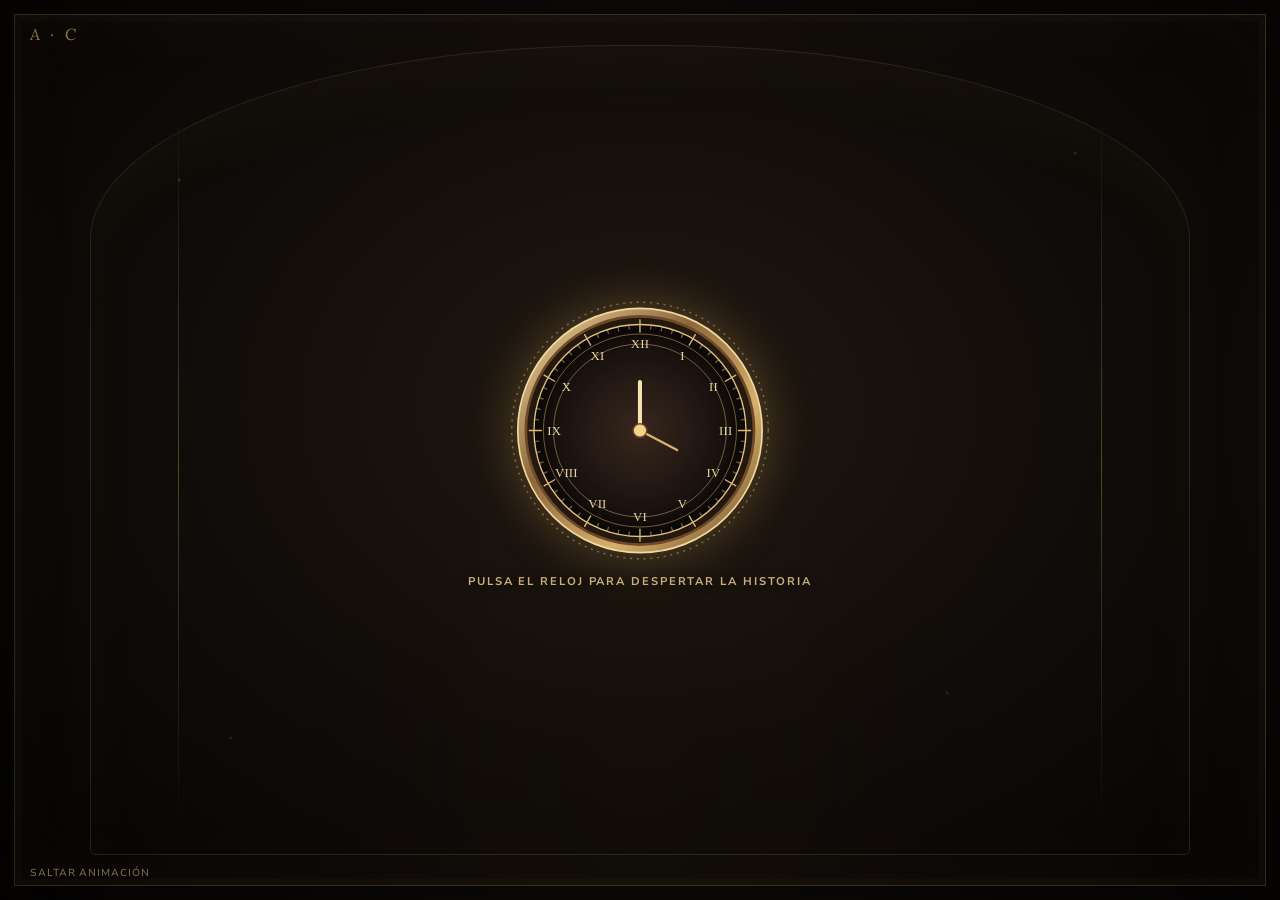
==== commit f9341c4c: "FINAL" ====
--- a/index.html
+++ b/index.html
@@ -73,7 +73,8 @@
 input[type=text]{background:#fffaf0;border:1px solid #bba98a}
 .fb{font-size:1.1rem;text-align:center}
 .pista{color:#6b4c36}
-.audio-dock{position:fixed;right:18px;bottom:18px;z-index:5;display:flex;align-items:center;gap:9px;padding:8px 12px;border:1px solid #c5a36b55;border-radius:30px;background:#17110fee;box-shadow:0 8px 24px #0008;font: .9rem Georgia,serif;color:#ddc99f}
+.timer-portada{display:inline-flex;align-self:center;gap:8px;align-items:center;margin:0;padding:9px 16px;border:1px solid #c5a36b66;border-radius:30px;background:#17110fcc;color:#e5d2ad;font:600 .9rem 'Nunito Sans',Arial,sans-serif;letter-spacing:.04em;box-shadow:0 5px 18px #0004}.timer-portada b{font-variant-numeric:tabular-nums;min-width:4.5em;text-align:left;color:#f0d39d}
+.hud-chip #elapsedTimer{font-variant-numeric:tabular-nums;letter-spacing:.04em}.audio-dock{position:fixed;right:18px;bottom:18px;z-index:5;display:flex;align-items:center;gap:9px;padding:8px 12px;border:1px solid #c5a36b55;border-radius:30px;background:#17110fee;box-shadow:0 8px 24px #0008;font: .9rem Georgia,serif;color:#ddc99f}
 .audio-dock button{padding:5px 11px;font-size:.85rem;border-radius:20px}
 .capitulo{font-size:.9rem;letter-spacing:.13em;text-transform:uppercase;color:#bfa16d;text-align:center;margin:4px 0 12px}
 .restantes{font-style:italic;text-align:center;color:#cdbb98;font-size:.95rem;margin:10px 0 0}
@@ -593,6 +594,578 @@
  .hoja{padding:22px 16px}
  .hoja p{max-width:none}
 }
+
+
+/* Portada: atmósfera de archivo antiguo y botones con presencia */
+.portada{
+  isolation:isolate;overflow:hidden;padding:clamp(34px,7vh,72px) 18px;
+  background:
+    radial-gradient(ellipse at 50% 42%,#8d63301c 0%,transparent 48%),
+    radial-gradient(ellipse at 50% 100%,#7a29351c 0%,transparent 52%);
+}
+.portada:before{inset:5% 2%;border:1px solid #c5a36b55;box-shadow:inset 0 0 55px #c5a36b0b,0 0 45px #0005}
+.portada:after{
+  content:"✧";position:absolute;z-index:-1;top:7%;left:50%;transform:translateX(-50%);
+  color:#d5b77b88;font-size:clamp(2rem,6vw,3.2rem);text-shadow:0 0 24px #d4ae6a66;
+  animation:portadaEstrella 5s ease-in-out infinite;
+}
+.portada .sub:first-child{position:relative;margin:0 auto 4px;padding:0 0 15px;color:#d7bd8e;text-shadow:0 2px 12px #000;}
+.portada .sub:first-child:after{content:"";position:absolute;left:50%;bottom:0;transform:translateX(-50%);width:86px;height:1px;background:linear-gradient(90deg,transparent,#c5a36b,transparent)}
+.portada h1{position:relative;text-wrap:balance;text-shadow:0 5px 28px #000b,0 0 42px #c5a36b18;animation:tituloDespierta 1.2s cubic-bezier(.2,.7,.2,1) both}
+.portada h1:after{content:"";display:block;width:min(180px,42%);height:1px;margin:24px auto 0;background:linear-gradient(90deg,transparent,#c5a36b99,transparent)}
+.portada .sub:not(:first-child){color:#e0d1b7;text-shadow:0 2px 12px #000;animation:subEntra 1s .25s both}
+.portada .acc{position:relative;gap:14px;margin-top:8px;animation:subEntra .9s .4s both}
+.portada .acc button{min-width:min(260px,78vw);border-radius:999px;padding:.82em 1.65em;letter-spacing:.075em;text-transform:uppercase;font-size:.86rem;font-weight:700;position:relative;overflow:hidden;}
+.portada .acc button:first-child{border:1px solid #d2ae70;background:linear-gradient(135deg,#a34a4e 0%,#762b32 52%,#542027 100%);box-shadow:0 9px 28px #0008,0 0 0 4px #c5a36b13,inset 0 1px #ffffff38;color:#fff0d9}
+.portada .acc button:first-child:before{content:"";position:absolute;top:-50%;left:-70%;width:45%;height:200%;transform:rotate(22deg);background:linear-gradient(90deg,transparent,#ffffff35,transparent);transition:left .65s ease}
+.portada .acc button:first-child:hover:before{left:130%}
+.portada .acc button:first-child:hover{transform:translateY(-3px);box-shadow:0 13px 32px #0009,0 0 22px #c5a36b30,inset 0 1px #ffffff45}
+.portada .acc button.dos{border:1px solid #c5a36b99;background:linear-gradient(135deg,#c5a36b18,#ffffff08);color:#e7d2a9;backdrop-filter:blur(5px);box-shadow:0 5px 18px #0004}
+.portada .acc button.dos:hover{background:#c5a36b22;border-color:#e0c18a;transform:translateY(-2px)}
+button{transition:transform .22s ease,filter .22s ease,box-shadow .22s ease,background .22s ease}
+button:active{transform:translateY(1px) scale(.985)!important}
+@keyframes portadaEstrella{0%,100%{opacity:.55;filter:drop-shadow(0 0 4px #d4ae6a33);transform:translateX(-50%) rotate(0)}50%{opacity:1;filter:drop-shadow(0 0 13px #d4ae6a99);transform:translateX(-50%) rotate(18deg)}}
+@keyframes tituloDespierta{from{opacity:0;transform:translateY(14px);filter:blur(5px)}to{opacity:1;transform:translateY(0);filter:blur(0)}}
+@keyframes subEntra{from{opacity:0;transform:translateY(8px)}to{opacity:1;transform:translateY(0)}}
+@media(prefers-reduced-motion:reduce){.portada:after,.portada h1,.portada .sub,.portada .acc{animation:none}.portada .acc button:first-child:before{display:none}}
+@media(max-width:520px){.portada{min-height:88vh;padding:54px 14px}.portada:before{inset:4% 0}.portada .acc button{min-width:min(250px,84vw)}}
+
+/* Ambiente: polvo luminoso quieto, sin destellos que crucen la pantalla */
+.portada:after{
+  content:"";position:absolute;inset:0;left:0;top:0;z-index:-1;transform:none;
+  pointer-events:none;color:transparent;font-size:0;animation:none;
+  background:
+    radial-gradient(circle at 17% 24%,#f2d69a88 0 1px,transparent 2px),
+    radial-gradient(circle at 78% 19%,#f2d69a70 0 1px,transparent 2px),
+    radial-gradient(circle at 87% 68%,#f2d69a80 0 1.3px,transparent 2.4px),
+    radial-gradient(circle at 12% 73%,#f2d69a70 0 1px,transparent 2px),
+    radial-gradient(circle at 63% 84%,#f2d69a66 0 1px,transparent 2px),
+    radial-gradient(ellipse at 50% 45%,#b78a4820,transparent 58%);
+  opacity:.9;
+}
+.portada .polvo-portada{position:absolute;inset:0;z-index:-1;pointer-events:none;opacity:.65;
+  background:radial-gradient(circle at 31% 16%,#f8e5bb 0 1px,transparent 1.8px),radial-gradient(circle at 70% 31%,#f8e5bb 0 1px,transparent 1.8px),radial-gradient(circle at 22% 58%,#f8e5bb 0 1px,transparent 1.8px),radial-gradient(circle at 82% 82%,#f8e5bb 0 1px,transparent 1.8px);
+  filter:drop-shadow(0 0 5px #d6b477);animation:polvoRespira 6s ease-in-out infinite alternate;
+}
+@keyframes polvoRespira{from{opacity:.35}to{opacity:.8}}
+/* El botón conserva el acabado metálico, pero sin barrido luminoso */
+.portada .acc button:first-child:before,.portada .acc button:first-child:hover:before{display:none!important}
+/* Los acertijos: papel iluminado, marco cálido y pequeños detalles de archivo */
+.hoja.acertijo{
+  position:relative;overflow:hidden;
+  background:
+    radial-gradient(ellipse at 8% 0%,#c9a56b26,transparent 38%),
+    radial-gradient(ellipse at 100% 100%,#8d63301c,transparent 42%),
+    linear-gradient(145deg,#f6eddf 0%,#eee2cd 55%,#e8dac1 100%);
+  border:1px solid #b8955a66;border-top:2px solid #b8955a88;
+  box-shadow:0 18px 48px #0005,inset 0 0 38px #a77c3b12,inset 0 1px #fff9;
+}
+.hoja.acertijo:before{content:"";position:absolute;inset:10px;border:1px solid #a9854a25;pointer-events:none;border-radius:2px}
+.hoja.acertijo:after{content:"✧";position:absolute;top:17px;right:22px;color:#a27c4855;font-size:1.15rem;pointer-events:none;text-shadow:0 0 12px #c39b5b55}
+.hoja.acertijo h2{position:relative;text-shadow:0 1px #fff9,0 2px 12px #a9854a18}
+.hoja.acertijo .fila button{box-shadow:0 4px 12px #6b4c2b20}
+@media(prefers-reduced-motion:reduce){.portada .polvo-portada{animation:none}}
+
+
+
+/* Nueva dirección artística: gabinete de curiosidades y manuscrito vivo */
+body{position:relative;isolation:isolate;}
+body:before{content:"";position:fixed;inset:0;z-index:-1;pointer-events:none;opacity:.8;
+ background:radial-gradient(ellipse at 12% 22%,#c49b5b14,transparent 28%),radial-gradient(ellipse at 88% 72%,#9b596019,transparent 30%),radial-gradient(ellipse at 50% 50%,#e0bd7920,transparent 58%);
+ animation:ambienteRespira 14s ease-in-out infinite alternate}
+body:after{content:"";position:fixed;inset:0;z-index:-1;pointer-events:none;opacity:.28;
+ background-image:radial-gradient(#e9cf9a 0.7px,transparent 1px),radial-gradient(#e9cf9a 0.6px,transparent 1px);
+ background-size:83px 97px,137px 151px;background-position:0 0,43px 61px;animation:polvoLento 38s linear infinite}
+@keyframes ambienteRespira{from{filter:brightness(.82);transform:scale(1)}to{filter:brightness(1.16);transform:scale(1.035)}}
+@keyframes polvoLento{from{background-position:0 0,43px 61px}to{background-position:83px -97px,-94px 212px}}
+.portada{isolation:isolate;min-height:94vh;padding:48px 24px 70px;gap:21px}
+.portada:before{inset:3% 1%;border:1px solid #d5b47788;box-shadow:inset 0 0 0 7px #c5a36b0d,inset 0 0 65px #c5a36b14,0 0 65px #c5a36b13}
+.portada:after{content:"";position:absolute;inset:0;z-index:-1;pointer-events:none;background:radial-gradient(ellipse at 50% 43%,#c99d5c20,transparent 55%),radial-gradient(circle at 8% 12%,#f2d69a88 0 1px,transparent 2px),radial-gradient(circle at 91% 21%,#f2d69a99 0 1px,transparent 2px),radial-gradient(circle at 13% 83%,#f2d69a77 0 1px,transparent 2px),radial-gradient(circle at 88% 78%,#f2d69a88 0 1px,transparent 2px);animation:brilloPortada 8s ease-in-out infinite alternate}
+@keyframes brilloPortada{from{opacity:.42;filter:brightness(.85)}to{opacity:1;filter:brightness(1.25)}}
+.portada-ornamento{display:flex;align-items:center;justify-content:center;gap:13px;color:#d9bd87;font-size:1.15rem;text-shadow:0 0 15px #e6c27b99;letter-spacing:.3em}
+.portada-ornamento i{display:block;width:48px;height:1px;background:linear-gradient(90deg,transparent,#c5a36b,transparent)}
+.portada-arte{position:relative;width:min(410px,90%);height:174px;margin:2px auto 0;filter:drop-shadow(0 15px 20px #0008)}
+.pergamino{position:absolute;left:8%;top:12px;width:62%;height:142px;padding:17px 18px 12px;text-align:left;color:#57402b;transform:rotate(-5deg);background:linear-gradient(110deg,#c8ad7b,#f0dfb8 18%,#e7d4a9 75%,#b8955a);border:1px solid #d9c18d;box-shadow:inset 0 0 22px #79552a55,0 7px 16px #0005;border-radius:3px}
+.pergamino:before,.pergamino:after{content:"";position:absolute;left:-5px;right:-5px;height:9px;border-radius:50%;background:linear-gradient(#a98856,#e5d1a5,#9b7748);box-shadow:0 2px 5px #0005}.pergamino:before{top:-4px}.pergamino:after{bottom:-4px}
+.pergamino-cinta{display:block;font:700 .53rem 'Nunito Sans',sans-serif;letter-spacing:.17em;color:#805d37}
+.pergamino-titulo{display:block;margin:10px 0 9px;font:italic 1rem 'Lora',serif}
+.pergamino-linea{display:block;width:92%;height:1px;margin:7px 0;background:#896d4b77}.pergamino-linea.corta{width:63%}
+.pergamino-sello{position:absolute;right:13px;bottom:9px;width:31px;height:31px;display:grid;place-items:center;border:2px solid #8e2a35;border-radius:50%;color:#8e2a35;font-size:1.1rem;transform:rotate(12deg);opacity:.86}
+.sobre{position:absolute;right:3%;bottom:4px;width:45%;height:104px;transform:rotate(7deg);background:linear-gradient(145deg,#8e3039,#5b2029);border:1px solid #c5a36b;box-shadow:0 8px 18px #0007;clip-path:polygon(0 0,100% 0,100% 100%,0 100%)}
+.sobre:before{content:"";position:absolute;inset:0;background:linear-gradient(145deg,#ffffff12,transparent 45%),linear-gradient(35deg,transparent 49%,#d1a66c55 50%,transparent 51%),linear-gradient(145deg,transparent 49%,#d1a66c44 50%,transparent 51%)}
+.sobre-solapa{position:absolute;left:0;right:0;top:0;height:65%;background:linear-gradient(145deg,#a84c50,#772b34);clip-path:polygon(0 0,100% 0,50% 100%);filter:drop-shadow(0 2px 2px #35151b)}
+.sobre-sello{position:absolute;left:50%;top:49%;transform:translate(-50%,-50%);width:35px;height:35px;border-radius:50%;display:grid;place-items:center;color:#f1d7a4;background:radial-gradient(circle,#a64c4c,#6c2029);border:2px solid #d7b778;box-shadow:0 0 0 3px #7d3036,0 0 18px #e3b76b77}
+.sobre-texto{position:absolute;bottom:7px;left:0;right:0;text-align:center;color:#edcf9b;font:italic .58rem 'Lora',serif;letter-spacing:.04em}
+.pluma{position:absolute;right:3%;top:-5px;color:#d5b477;font-size:2.5rem;transform:rotate(24deg);text-shadow:0 3px 12px #0009}
+.portada-lema{color:#d5bd91;font:italic .87rem 'Lora',serif;letter-spacing:.045em;text-shadow:0 2px 12px #000;display:flex;justify-content:center;align-items:center;gap:12px;opacity:.9}
+.portada-lema span{color:#c5a36b;font-size:1.1rem}
+.portada .acc{margin-top:5px}
+.portada .acc button{min-width:min(275px,82vw);padding:1em 1.7em;letter-spacing:.1em}
+.particulas-portada{position:absolute;inset:0;z-index:-1;pointer-events:none;opacity:.7;background:radial-gradient(circle at 23% 32%,#f5dca8 0 1px,transparent 2px),radial-gradient(circle at 77% 42%,#f5dca8 0 1.2px,transparent 2.4px),radial-gradient(circle at 34% 78%,#f5dca8 0 1px,transparent 2px),radial-gradient(circle at 69% 13%,#f5dca8 0 1px,transparent 2px);filter:drop-shadow(0 0 7px #e4c17c);animation:particulas 7s ease-in-out infinite alternate}
+@keyframes particulas{from{opacity:.22;transform:translateY(5px)}to{opacity:.85;transform:translateY(-8px)}}
+/* Lectura y acertijos: halos ambientales muy tenues, sin tapar el texto */
+.hud,.bar,.cap,.hoja,.acc{position:relative;z-index:1}
+.hoja{box-shadow:0 22px 58px #0007,0 0 32px #c6a2670c,inset 0 0 38px #a77c3b12,inset 0 1px #fff9}
+.hoja:before{background:linear-gradient(115deg,transparent 0 30%,#fff5 50%,transparent 70%) 0 0/240% 100% no-repeat;border-color:#a9854a36;animation:papelLuz 13s ease-in-out infinite alternate}
+@keyframes papelLuz{from{background-position:100% 0}to{background-position:-140% 0}}
+.hoja.acertijo{background:radial-gradient(ellipse at 4% 5%,#d2ad6c42,transparent 34%),radial-gradient(ellipse at 96% 95%,#a15e4230,transparent 38%),linear-gradient(145deg,#f8efdf,#eee0c8 58%,#e7d7bb);box-shadow:0 22px 55px #0007,0 0 36px #d2ae6c17,inset 0 0 45px #a77c3b18,inset 0 1px #fff}
+.hoja.acertijo h2:before{content:"✧   ❦   ✧";display:block;margin:0 0 13px;color:#ad8952;font-size:.9rem;letter-spacing:.45em;text-shadow:0 0 12px #c49c5b88}
+.hoja.acertijo .carta{border:1px solid #b8955a55;border-left:3px solid #8e2a35;background:linear-gradient(120deg,#e9d8b8,#f2e6cf);box-shadow:0 7px 18px #674b2817,inset 0 1px #fff9}
+.fila input[type=text]{border-radius:4px;background:linear-gradient(#fffdf6,#f3e7d1);border:1px solid #b8955a;box-shadow:inset 0 2px 5px #5e432015,0 2px 8px #0001;transition:box-shadow .2s,border-color .2s}
+.fila input[type=text]:focus{border-color:#9b6e36;box-shadow:0 0 0 3px #c5a36b33,inset 0 2px 5px #5e432015}
+.fila button{border-radius:4px;box-shadow:0 5px 15px #6b3b3028,inset 0 1px #ffffff30}
+.fb{margin:18px auto 0;padding:10px 14px;max-width:95%;border-radius:4px;background:linear-gradient(90deg,transparent,#c5a36b18,transparent);font-family:'Lora',serif}
+.fb.ok{color:#315c3a;text-shadow:0 1px #fff8}.fb.mal{color:#8e2a35}
+.pista{background:linear-gradient(120deg,#efe2ca,#f6eddc);border-left:3px solid #b8955a;box-shadow:0 5px 14px #5b402018}
+/* Diario y respuestas: fichas de archivo encuadernadas */
+.diario-panel,.resultado-panel{isolation:isolate;border-left:1px solid #c6a56d;}
+.diario-panel:before,.resultado-panel:before{content:"";position:fixed;inset:12px;z-index:-1;border:1px solid #a9854a66;pointer-events:none;box-shadow:inset 0 0 40px #9d77401a}
+.diario-panel h2,.resultado-panel h2{padding:18px 0 12px;border-bottom:1px solid #a9854a66;text-align:center;font-size:1.7rem}
+.diario-panel h2:before,.resultado-panel h2:before{content:none;display:none}
+.diario-intro{padding:12px 14px;background:#d9c49f55;border-left:2px solid #b8955a;border-bottom:0;line-height:1.6}
+.diario-entry,.resultado-item{position:relative;margin:12px 0;padding:16px 15px 18px;border:1px solid #b8955a4d;border-radius:3px;background:linear-gradient(135deg,#fff8e9a8,#e8d8ba99);box-shadow:0 5px 16px #62472a12}
+.diario-entry:before,.resultado-item:before{content:"";position:absolute;top:0;left:14px;right:14px;height:2px;background:linear-gradient(90deg,transparent,#b8955a88,transparent)}
+.diario-entry h3,.resultado-item h3{font-family:'Lora',serif;font-size:1.12rem;color:#57382c;margin:8px 0 10px}
+.diario-entry p,.resultado-item p{line-height:1.72;color:#49382b}
+.diario-entry small,.resultado-item small{color:#987344;letter-spacing:.12em}
+.resultado-actual{padding:12px;margin:12px 0 20px;background:#d8c49f55;border:1px dashed #a9854a88}
+.solucion-panel-btn{display:block;margin:14px auto;border:1px solid #a9854a;background:linear-gradient(145deg,#f5e7ca,#dfc79c);color:#583b2d;box-shadow:0 4px 12px #5b402022}
+.solucion-panel-caja{padding:16px;margin:12px 0;background:linear-gradient(135deg,#e7d4b2,#f4e8d0);border-left:3px solid #a9854a;color:#493629;line-height:1.7;box-shadow:inset 0 0 20px #a9854a18}
+.resultado-aviso{font:italic .9rem 'Lora',serif;color:#765a43;text-align:center}
+.diario-cierre{border:1px solid #b8955a;background:linear-gradient(145deg,#8e3039,#64232d);box-shadow:0 4px 12px #0002}
+@media(prefers-reduced-motion:reduce){body:before,body:after,.portada:after,.particulas-portada,.hoja:before{animation:none}}
+@media(max-width:520px){.portada{padding:35px 13px 65px;gap:17px}.portada-arte{height:150px;transform:scale(.92);transform-origin:center}.portada-lema{font-size:.76rem;gap:7px}.pergamino{height:126px}.sobre{height:92px}}
+
+
+/* PORTADA CINEMATOGRÁFICA: el reloj se quiebra y revela el título */
+body.en-portada-cinematica main{max-width:none;width:100%;min-height:100svh;padding:0;margin:0}
+body.en-portada-cinematica .audio-dock{display:none}
+.portada-cinematica{--oro-claro:#f5dda4;--oro-medio:#c59a53;--oro-oscuro:#72502c;position:relative;isolation:isolate;display:grid;place-items:center;min-height:100svh;width:100%;overflow:hidden;padding:clamp(22px,5vh,54px) 24px;color:#f5e8ca;text-align:center;background:radial-gradient(ellipse at 50% 43%,#4a3223 0%,#211610 42%,#0b0908 82%);}
+.portada-cinematica:before{content:"";position:absolute;inset:16px;z-index:-1;border:1px solid #d5b47755;box-shadow:inset 0 0 0 6px #d5b47708,inset 0 0 95px #d6a9570c,0 0 60px #000b;pointer-events:none}
+.portada-cinematica:after{content:"";position:absolute;inset:0;z-index:-1;pointer-events:none;background:radial-gradient(ellipse at 50% 50%,transparent 35%,#050403bb 100%),linear-gradient(115deg,transparent 10%,#f7d99a08 46%,transparent 72%);animation:escenaRespira 9s ease-in-out infinite alternate}
+@keyframes escenaRespira{to{filter:brightness(1.3);transform:scale(1.025)}}
+.portada-cielo{position:absolute;inset:0;z-index:-1;overflow:hidden;pointer-events:none;background:radial-gradient(circle at 14% 20%,#f6d79a99 0 1px,transparent 2px),radial-gradient(circle at 84% 17%,#f6d79a88 0 1px,transparent 2px),radial-gradient(circle at 74% 77%,#f6d79a77 0 1px,transparent 2px),radial-gradient(circle at 18% 82%,#f6d79a77 0 1px,transparent 2px),radial-gradient(ellipse at 50% 85%,#b77f3a18,transparent 40%)}
+.portada-cielo:after{content:"";position:absolute;inset:0;opacity:0;pointer-events:none;background:radial-gradient(circle at 50% 43%,#fff0c8 0,#e5b96777 10%,#d19e4b22 30%,transparent 62%)}
+.portada-polvo{position:absolute;inset:0;overflow:hidden;z-index:3;pointer-events:none}
+.portada-polvo i{position:absolute;left:var(--x);bottom:-12px;width:var(--s);height:var(--s);border-radius:50%;background:#ffe5a7;box-shadow:0 0 7px 2px #f4c87899;opacity:0;animation:polvoSube var(--t) linear var(--d) infinite}
+@keyframes polvoSube{0%{transform:translate3d(0,0,0) scale(.5);opacity:0}15%{opacity:.82}80%{opacity:.45}100%{transform:translate3d(var(--dx),-110vh,0) scale(1.5);opacity:0}}
+.portada-arco{position:absolute;inset:5% 7%;border:1px solid #d5b4771c;border-radius:48% 48% 5px 5px / 24% 24% 5px 5px;pointer-events:none;box-shadow:inset 0 30px 60px #d8b46b08}
+.portada-arco:before,.portada-arco:after{content:"";position:absolute;top:7%;bottom:3%;width:1px;background:linear-gradient(transparent,#d4b16f55,transparent)}
+.portada-arco:before{left:8%}.portada-arco:after{right:8%}
+.portada-escena{position:relative;z-index:2;width:min(1120px,100%);min-height:min(850px,92svh);display:grid;place-items:center;margin:auto}
+.reloj-centro{position:absolute;left:50%;top:43%;width:clamp(210px,33vw,340px);aspect-ratio:1;transform:translate(-50%,-50%);filter:drop-shadow(0 0 30px #d8ad5a55);z-index:3;opacity:0}
+.reloj-interactivo{cursor:pointer;pointer-events:auto;outline:none;touch-action:manipulation}
+.reloj-interactivo:focus-visible{filter:drop-shadow(0 0 18px #f4d28a);outline:2px solid #e3c58b;outline-offset:9px;border-radius:50%}
+.reloj-interactivo:hover{filter:drop-shadow(0 0 42px #e6bd70aa)}
+.portada-intro-extra{max-width:620px;margin:12px auto 0;color:#e3d2b4;font:400 clamp(.9rem,2vw,1.04rem)/1.8 'Lora',Georgia,serif;letter-spacing:.015em;text-wrap:pretty}
+.portada-pulsa-reloj{margin:8px 0 0;color:#d9bd83;font:600 .72rem 'Nunito Sans',sans-serif;letter-spacing:.16em;text-transform:uppercase;opacity:.88}
+.reloj-svg{width:100%;height:100%;overflow:visible}
+.reloj-bisel{fill:url(#oroReloj);stroke:#f2d89e;stroke-width:2.5}
+.reloj-cara{fill:url(#caraReloj);stroke:#e6c27b;stroke-width:2}
+.reloj-aro{fill:none;stroke:#d9b36b;stroke-width:1;opacity:.72}
+.reloj-rayas{stroke:#d8b874;stroke-width:2;stroke-linecap:round}
+.reloj-numeros{fill:#e9d39f;font-family:Georgia,serif;font-size:19px;text-anchor:middle;dominant-baseline:middle}
+.reloj-mano-h{stroke:#f5e3b2;stroke-width:6;stroke-linecap:round;transform-origin:200px 200px;animation:manoHora 16s linear infinite}
+.reloj-mano-m{stroke:#d8b36b;stroke-width:3.5;stroke-linecap:round;transform-origin:200px 200px;animation:manoMinuto 4s linear infinite}
+@keyframes manoHora{to{transform:rotate(360deg)}}@keyframes manoMinuto{to{transform:rotate(720deg)}}
+.reloj-eje{fill:#f4d28a;stroke:#704b26;stroke-width:2}
+.reloj-giro{fill:none;stroke:#cda765;stroke-width:2;stroke-dasharray:3 7;opacity:.55;transform-origin:center;animation:giroReloj 35s linear infinite}
+@keyframes giroReloj{to{transform:rotate(360deg)}}
+.portada-titulo{position:relative;z-index:5;width:min(850px,100%);padding:0 14px;margin-top:-3vh;opacity:0;transform:translateY(25px) scale(.96);pointer-events:none;text-shadow:0 5px 30px #000e,0 0 40px #d7ad5b2b}
+.portada-titulo .eyebrow{font:600 .72rem 'Nunito Sans',sans-serif;letter-spacing:.36em;text-transform:uppercase;color:#d7b979;margin:0 0 18px}
+.portada-titulo h1{font:500 clamp(2.7rem,7.3vw,5.75rem)/1.08 'Lora',Georgia,serif;letter-spacing:-.045em;color:#f5e8ce;margin:0 auto;text-wrap:balance;max-width:820px}
+.portada-titulo h1 em{font-weight:500;color:#e3c58b}
+.portada-titulo .filete{display:flex;align-items:center;justify-content:center;gap:14px;color:#d6b574;margin:24px auto 0;font-size:1.05rem;letter-spacing:.5em}
+.portada-titulo .filete:before,.portada-titulo .filete:after{content:"";width:76px;height:1px;background:linear-gradient(90deg,transparent,#c6a05d)}
+.portada-titulo .filete:after{transform:rotate(180deg)}
+.portada-titulo-visible .portada-titulo{animation:tituloDesvela 1.35s cubic-bezier(.15,.7,.2,1) forwards;pointer-events:auto}
+@keyframes tituloDesvela{0%{opacity:0;transform:translateY(36px) scale(.95);filter:blur(8px);letter-spacing:.12em}65%{opacity:1}100%{opacity:1;transform:none;filter:none}}
+.portada-objetos{position:absolute;inset:0;z-index:4;pointer-events:none}
+.objeto-portada{position:absolute;opacity:0;filter:drop-shadow(0 17px 18px #0009);transition:filter .5s ease}
+.portada-objetos-visible .objeto-portada{animation:objetoAparece 1.25s cubic-bezier(.15,.78,.2,1) var(--delay) forwards}
+@keyframes objetoAparece{0%{opacity:0;transform:translateY(45px) scale(.75) rotate(var(--rot))}100%{opacity:1;transform:translateY(0) scale(1) rotate(var(--rot))}}
+.sobre-cerrado{left:5%;top:55%;width:clamp(155px,19vw,225px);height:clamp(108px,13vw,150px);--rot:-11deg}
+.sobre-cerrado .sobre-cuerpo{position:absolute;inset:0;border:1px solid #d7b778;background:linear-gradient(145deg,#8c303b,#4e1b25);box-shadow:inset 0 0 25px #260b13;clip-path:polygon(0 0,100% 0,100% 100%,0 100%)}
+.sobre-cerrado .sobre-solapa{position:absolute;inset:0;background:linear-gradient(145deg,#a84b51,#742633);clip-path:polygon(0 0,100% 0,50% 68%);filter:drop-shadow(0 3px 4px #210c10)}
+.sobre-cerrado .sello-cera{position:absolute;left:50%;top:54%;width:48px;height:48px;display:grid;place-items:center;border-radius:50%;transform:translate(-50%,-50%);border:2px solid #ebc987;background:radial-gradient(circle at 35% 30%,#c36a62,#7b2631 68%);color:#f6dfa9;font:1.35rem Georgia,serif;box-shadow:0 0 0 4px #7f3036,0 0 25px #e2b56c55,inset 0 2px 6px #fff4}
+.sobre-cerrado .sobre-direccion{position:absolute;bottom:9px;left:0;right:0;text-align:center;color:#e9c995;font:italic .68rem 'Lora',serif;letter-spacing:.05em}
+.pergamino-portada{right:4%;top:54%;width:clamp(190px,24vw,280px);height:clamp(120px,15vw,172px);--rot:8deg}
+.pergamino-portada .rollo{position:absolute;inset:0;border-top:11px solid #b08a51;border-bottom:11px solid #9a713c;border-radius:9px;background:linear-gradient(100deg,#a77e49,#efdfba 16%,#f5e8c9 52%,#e8d3a8 86%,#9f7746);box-shadow:inset 0 0 22px #76512c55,0 7px 14px #0006}
+.pergamino-portada .texto-pergamino{position:absolute;inset:16px 18px;color:#60452d;text-align:left;font:italic .84rem/1.5 'Lora',serif}
+.pergamino-portada .texto-pergamino b{display:block;font:700 .56rem 'Nunito Sans',sans-serif;letter-spacing:.18em;color:#916c3f;margin-bottom:8px}
+.pergamino-portada .texto-pergamino span{display:block;width:93%;height:1px;background:#9b754c66;margin:8px 0}
+.pergamino-portada .texto-pergamino span:last-child{width:60%}
+.pluma-portada{right:18%;bottom:8%;font-size:clamp(46px,6vw,74px);color:#d8bc86;text-shadow:0 6px 12px #000b;--rot:22deg}
+.pluma-portada:after{content:"";position:absolute;left:55%;top:70%;height:70px;width:1px;background:#d6bb86;transform:rotate(14deg);opacity:.4}
+.reloj-arena-portada{left:19%;bottom:8%;width:72px;height:100px;--rot:-8deg}
+.reloj-arena-portada:before,.reloj-arena-portada:after{content:"";position:absolute;left:6px;width:60px;height:43px;border:2px solid #d6b778;background:linear-gradient(180deg,#dfc58d22,#a9783922);box-shadow:inset 0 0 13px #d9b66d24}
+.reloj-arena-portada:before{top:0;border-radius:50% 50% 9px 9px;clip-path:polygon(0 0,100% 0,100% 78%,50% 100%,0 78%)}
+.reloj-arena-portada:after{bottom:0;border-radius:9px 9px 50% 50%;clip-path:polygon(0 22%,50% 0,100% 22%,100% 100%,0 100%)}
+.reloj-arena-portada i{position:absolute;top:42px;left:35px;height:18px;width:2px;background:#e5c27b;box-shadow:0 0 8px #efcf83;animation:arenaBrilla 1.4s ease-in-out infinite}
+@keyframes arenaBrilla{50%{opacity:.35;transform:scaleY(.5)}}
+.portada-frase{position:absolute;left:0;right:0;bottom:17%;z-index:5;margin:auto;color:#d9c39b;font:italic .92rem 'Lora',serif;letter-spacing:.08em;text-shadow:0 3px 15px #000;opacity:0}
+.portada-objetos-visible .portada-frase{animation:fraseAparece 1.1s ease 1.1s forwards}
+@keyframes fraseAparece{to{opacity:.92}}
+.portada-acciones{position:absolute;z-index:7;left:0;right:0;bottom:5.5%;display:flex;justify-content:center;gap:12px;flex-wrap:wrap;opacity:0;transform:translateY(18px);pointer-events:none}
+.portada-acciones-visible .portada-acciones{animation:accionesAparecen .9s ease forwards;pointer-events:auto}
+@keyframes accionesAparecen{to{opacity:1;transform:none}}
+.portada-acciones button{min-width:190px;padding:13px 22px;border-radius:999px;border:1px solid #d7b778;background:linear-gradient(135deg,#a54b51,#65242d);color:#fff0d6;box-shadow:0 8px 28px #0008,0 0 0 4px #d2ae6c12,inset 0 1px #fff4;font:700 .78rem 'Nunito Sans',sans-serif;letter-spacing:.12em;text-transform:uppercase;transition:transform .25s,box-shadow .25s,filter .25s}
+.portada-acciones button:hover{transform:translateY(-3px);filter:brightness(1.15);box-shadow:0 13px 34px #000a,0 0 24px #d8b46b55}
+.portada-acciones button.dos{background:linear-gradient(135deg,#31251b,#19120f);color:#e8d3a8;border-color:#a9854a}
+.portada-sonido{position:absolute;top:27px;right:30px;z-index:10;border:1px solid #c9a76566;background:#120d0bc9;color:#e8d5af;border-radius:999px;padding:9px 14px;box-shadow:0 5px 18px #0005;font:600 .72rem 'Nunito Sans',sans-serif;letter-spacing:.06em}
+.portada-saltar{position:absolute;bottom:24px;left:28px;right:auto;z-index:10;border:0;background:transparent;color:#bfa77c99;box-shadow:none;padding:6px;font:600 .66rem 'Nunito Sans',sans-serif;letter-spacing:.09em;text-transform:uppercase}
+.portada-saltar:hover{color:#f0d7a5;background:transparent;transform:none}
+.portada-cinematica .monograma{position:absolute;top:24px;left:28px;color:#c5a36b99;font:italic 1rem 'Lora',serif;letter-spacing:.2em}
+@media(max-width:700px){
+ .portada-cinematica{padding:16px 12px;min-height:100svh}
+ .portada-cinematica:before{inset:8px}
+ .portada-escena{min-height:100svh;padding-bottom:130px}
+ .reloj-centro{width:clamp(190px,58vw,270px);top:34%}
+ .portada-titulo{margin-top:-17vh}
+ .portada-titulo h1{font-size:clamp(2.35rem,10vw,3.8rem)}
+ .sobre-cerrado{left:2%;top:auto;bottom:23%;width:125px;height:88px}
+ .sobre-cerrado .sello-cera{width:37px;height:37px}
+ .pergamino-portada{right:2%;top:auto;bottom:21%;width:148px;height:105px}
+ .pergamino-portada .texto-pergamino{inset:12px 12px;font-size:.62rem}
+ .pergamino-portada .texto-pergamino b{font-size:.46rem;margin-bottom:4px}
+ .pergamino-portada .texto-pergamino span{margin:5px 0}
+ .reloj-arena-portada{left:8%;bottom:10%;transform:scale(.72) rotate(-8deg)}
+ .pluma-portada{right:10%;bottom:10%;font-size:48px}
+ .portada-frase{bottom:16%;font-size:.76rem;padding:0 20px}
+ .portada-acciones{bottom:4%;padding:0 14px;gap:8px}
+ .portada-acciones button{min-width:min(210px,80vw);padding:12px 16px}
+ .portada-sonido{top:16px;right:18px}
+ .portada-saltar{bottom:14px;left:15px;right:auto}
+ .portada-cinematica .monograma{top:18px;left:18px}
+}
+@media(max-height:700px) and (min-width:701px){.portada-escena{min-height:700px}.reloj-centro{width:220px;top:38%}.portada-titulo{margin-top:-12vh}.portada-acciones{bottom:3%}.sobre-cerrado{top:54%}.pergamino-portada{top:53%}}
+@media(prefers-reduced-motion:reduce){.portada-cinematica *,.portada-cinematica:before,.portada-cinematica:after{animation-duration:.01ms!important;animation-iteration-count:1!important;transition:none!important}.portada-cinematica .portada-titulo,.portada-cinematica .objeto-portada,.portada-cinematica .portada-frase,.portada-cinematica .portada-acciones{opacity:1!important;transform:none!important}}
+/* Paso de página tridimensional para los saltos entre texto y acertijo */
+#m.page-turn-out{opacity:0;transform:perspective(1500px) rotateY(-11deg) translateX(-24px) scale(.985);transform-origin:left center;filter:brightness(.72);transition:opacity .28s ease,transform .28s cubic-bezier(.4,0,.7,.2),filter .28s ease;pointer-events:none}
+#m.page-turn-in{animation:paginaNuevaElegante .7s cubic-bezier(.16,.76,.2,1) both;transform-origin:left center}
+@keyframes paginaNuevaElegante{0%{opacity:0;transform:perspective(1500px) rotateY(13deg) translateX(25px) scale(.985);filter:brightness(1.28)}45%{opacity:1}100%{opacity:1;transform:none;filter:none}}
+
+
+
+/* PORTADA CINEMATOGRÁFICA: composición centrada y una sola secuencia */
+body.en-portada-cinematica{overflow-x:hidden;overflow-y:auto;background:#080605}
+body.en-portada-cinematica main{max-width:none;width:100%;min-height:100svh;padding:0;margin:0}
+body.en-portada-cinematica .audio-dock{display:none}
+.portada-cinematica{
+ --oro-claro:#f5dda4;--oro-medio:#c59a53;--oro-oscuro:#72502c;
+ position:relative;isolation:isolate;display:flex;align-items:center;justify-content:center;
+ min-height:100svh;width:100%;padding:48px 20px 64px;overflow:hidden;
+ color:#f5e8ca;text-align:center;
+ background:radial-gradient(ellipse at 50% 45%,#211912 0%,#100c09 52%,#050403 100%);
+ opacity:1;transition:opacity .55s ease;
+}
+.portada-cinematica:before{content:"";position:absolute;inset:14px;z-index:1;border:1px solid #d5b47736;box-shadow:inset 0 0 0 6px #d5b47706,inset 0 0 95px #d6a95708,0 0 60px #000b;pointer-events:none}
+.portada-cinematica:after{content:"";position:absolute;inset:0;z-index:1;pointer-events:none;opacity:0;background:radial-gradient(ellipse at 50% 44%,#eac4774c 0%,#8c66352b 28%,#31221620 55%,transparent 78%),linear-gradient(115deg,transparent 10%,#f7d99a0b 46%,transparent 72%);transition:opacity 2s cubic-bezier(.2,.7,.2,1)}
+.portada-cinematica.portada-activada:after{opacity:1}
+.portada-cielo{position:absolute;inset:0;z-index:0;overflow:hidden;pointer-events:none;opacity:.38;filter:brightness(.62);transition:opacity 2s ease,filter 2s ease;background:radial-gradient(circle at 14% 20%,#f6d79a99 0 1px,transparent 2px),radial-gradient(circle at 84% 17%,#f6d79a88 0 1px,transparent 2px),radial-gradient(circle at 74% 77%,#f6d79a77 0 1px,transparent 2px),radial-gradient(circle at 18% 82%,#f6d79a77 0 1px,transparent 2px),radial-gradient(ellipse at 50% 85%,#b77f3a18,transparent 40%)}
+.portada-cielo:after{content:"";position:absolute;inset:0;opacity:0;pointer-events:none;background:radial-gradient(circle at 50% 48%,#fff0c8 0,#e5b96755 12%,#d19e4b16 35%,transparent 66%);transition:opacity 2s ease}
+.portada-activada .portada-cielo{opacity:1;filter:brightness(1.35)}
+.portada-activada .portada-cielo:after{opacity:.72}
+.portada-arco{position:absolute;inset:5% 7%;z-index:1;border:1px solid #d5b47724;border-radius:48% 48% 5px 5px / 24% 24% 5px 5px;pointer-events:none;box-shadow:inset 0 30px 60px #d8b46b08}
+.portada-arco:before,.portada-arco:after{content:"";position:absolute;top:7%;bottom:3%;width:1px;background:linear-gradient(transparent,#d4b16f55,transparent)}
+.portada-arco:before{left:8%}.portada-arco:after{right:8%}
+.portada-polvo{position:absolute;inset:0;overflow:hidden;z-index:2;pointer-events:none}
+.portada-polvo i{position:absolute;left:var(--x);bottom:-12px;width:var(--s);height:var(--s);border-radius:50%;background:#ffe5a7;box-shadow:0 0 7px 2px #f4c87899;opacity:0;animation:polvoSube var(--t) linear var(--d) infinite}
+@keyframes polvoSube{0%{transform:translate3d(0,0,0) scale(.5);opacity:0}15%{opacity:.72}80%{opacity:.4}100%{transform:translate3d(var(--dx),-110vh,0) scale(1.5);opacity:0}}
+.portada-cinematica .monograma{position:absolute;top:24px;left:30px;z-index:7;color:#c5a36bb5;font:italic 1rem 'Lora',serif;letter-spacing:.2em}
+.portada-escena{position:relative;z-index:3;width:min(1080px,100%);min-height:calc(100svh - 112px);display:flex;flex-direction:column;align-items:center;justify-content:center;margin:auto;padding:20px 8px 12px}
+.portada-composicion{position:relative;z-index:4;width:100%;display:flex;flex-direction:column;align-items:center;justify-content:center;opacity:0;visibility:hidden;pointer-events:none;transform:translateY(14px)}
+.portada-activada .portada-composicion{visibility:visible;animation:composicionDespierta .75s cubic-bezier(.16,.76,.22,1) .18s forwards}
+@keyframes composicionDespierta{to{opacity:1;transform:none}}
+.portada-reloj-layer{position:absolute;left:50%;top:50%;z-index:9;display:flex;flex-direction:column;align-items:center;gap:8px;width:max-content;max-width:90%;transform:translate(-50%,-50%);transition:visibility .1s}
+.reloj-centro{position:relative;left:auto;top:auto;transform:none;width:clamp(180px,25vw,270px);aspect-ratio:1;margin:0;opacity:1;filter:drop-shadow(0 0 25px #d8ad5a55);cursor:pointer;pointer-events:auto;outline:none;touch-action:manipulation;transform-origin:50% 50%}
+.reloj-interactivo:focus-visible{outline:2px solid #e3c58b;outline-offset:9px;border-radius:50%}
+.reloj-interactivo:hover{filter:drop-shadow(0 0 42px #e6bd70aa)}
+.reloj-svg{display:block;width:100%;height:100%;overflow:visible}
+.reloj-bisel{fill:url(#oroReloj);stroke:#f2d89e;stroke-width:2.5}
+.reloj-cara{fill:url(#caraReloj);stroke:#e6c27b;stroke-width:2}
+.reloj-aro{fill:none;stroke:#d9b36b;stroke-width:1;opacity:.72}
+.reloj-rayas{stroke:#d8b874;stroke-width:2;stroke-linecap:round}
+.reloj-numeros{fill:#e9d39f;font-family:Georgia,serif;font-size:19px;text-anchor:middle;dominant-baseline:middle}
+.reloj-mano-h{stroke:#f5e3b2;stroke-width:6;stroke-linecap:round;transform-origin:200px 200px;animation:manoHora 16s linear infinite}
+.reloj-mano-m{stroke:#d8b36b;stroke-width:3.5;stroke-linecap:round;transform-origin:200px 200px;animation:manoMinuto 4s linear infinite}
+@keyframes manoHora{to{transform:rotate(360deg)}}@keyframes manoMinuto{to{transform:rotate(720deg)}}
+.reloj-eje{fill:#f4d28a;stroke:#704b26;stroke-width:2}
+.reloj-giro{fill:none;stroke:#cda765;stroke-width:2;stroke-dasharray:3 7;opacity:.55;transform-origin:center;animation:giroReloj 35s linear infinite}
+@keyframes giroReloj{to{transform:rotate(360deg)}}
+.portada-activada .reloj-centro{pointer-events:none;animation:relojGanaImpulso 2.35s linear forwards}
+@keyframes relojGanaImpulso{
+  0%{opacity:1;transform:rotate(0deg) scale(1);filter:drop-shadow(0 0 25px #d8ad5a55)}
+  25%{opacity:1;transform:rotate(130deg) scale(1.02);filter:drop-shadow(0 0 34px #e6bd70aa)}
+  50%{opacity:1;transform:rotate(570deg) scale(.9);filter:drop-shadow(0 0 42px #f8d78e)}
+  75%{opacity:.72;transform:rotate(1290deg) scale(.55);filter:blur(1px) drop-shadow(0 0 32px #f8d78e)}
+  100%{opacity:0;transform:rotate(2160deg) scale(.08);filter:blur(8px) drop-shadow(0 0 5px #f8d78e)}
+}
+.portada-reloj-layer.reloj-oculto{visibility:hidden;pointer-events:none}
+.portada-pulsa-reloj{margin:0;color:#d9bd83;font:700 .7rem 'Nunito Sans',sans-serif;letter-spacing:.17em;text-transform:uppercase;opacity:.92;text-shadow:0 2px 12px #000;transition:opacity .35s ease,transform .35s ease}
+.portada-activada .portada-pulsa-reloj{opacity:0;transform:translateY(-8px)}
+.portada-titulo{position:relative;z-index:5;width:min(850px,100%);padding:0 14px;margin:0 auto;opacity:0;transform:translateY(22px);pointer-events:none;text-shadow:0 5px 30px #000e,0 0 40px #d7ad5b2b}
+.portada-titulo .eyebrow{font:600 .68rem 'Nunito Sans',sans-serif;letter-spacing:.3em;text-transform:uppercase;color:#d7b979;margin:0 0 12px}
+.portada-titulo h1{font:500 clamp(2.15rem,6.6vw,5rem)/1.08 'Lora',Georgia,serif;letter-spacing:-.045em;color:#f5e8ce;margin:0 auto;text-wrap:balance;max-width:820px}
+.portada-titulo h1 em{font-weight:500;color:#e3c58b}
+.portada-titulo .filete{display:flex;align-items:center;justify-content:center;gap:14px;color:#d6b574;margin:14px auto 0;font-size:1.05rem;letter-spacing:.5em}
+.portada-titulo .filete:before,.portada-titulo .filete:after{content:"";width:65px;height:1px;background:linear-gradient(90deg,transparent,#c6a05d)}
+.portada-titulo-visible .portada-titulo{animation:introTituloSurge .95s cubic-bezier(.16,.76,.22,1) forwards;pointer-events:auto}
+@keyframes introTituloSurge{from{opacity:0;transform:translateY(30px) scale(.96);filter:blur(8px)}to{opacity:1;transform:none;filter:none}}
+.portada-frase,.portada-intro-extra{position:relative;z-index:5;max-width:690px;width:100%;margin:12px auto 0;padding:0 18px;opacity:0;transform:translateY(12px);text-align:center}
+.portada-frase{color:#e2c994;font:italic clamp(.95rem,2vw,1.08rem)/1.5 'Lora',serif;letter-spacing:.035em;text-shadow:0 3px 15px #000}
+.portada-intro-extra{margin-top:8px;color:#d4c2a2;font:400 clamp(.87rem,1.8vw,.99rem)/1.65 'Lora',Georgia,serif;letter-spacing:.008em;text-wrap:pretty}
+.portada-objetos{position:relative;z-index:5;display:flex;align-items:center;justify-content:center;gap:clamp(14px,4vw,34px);width:min(100%,620px);height:112px;margin:10px auto 0;pointer-events:none}
+.objeto-portada{position:relative;inset:auto!important;flex:0 0 auto;opacity:0;filter:drop-shadow(0 12px 14px #0008);transform:translateY(22px) scale(.8) rotate(var(--rot));}
+.portada-objetos-visible .objeto-portada{animation:objetoSurge .95s cubic-bezier(.15,.78,.2,1) var(--delay) forwards}
+@keyframes objetoSurge{to{opacity:1;transform:translateY(0) scale(1) rotate(var(--rot))}}
+.sobre-cerrado{width:clamp(88px,12vw,122px);height:clamp(62px,8.5vw,86px);--rot:-8deg}
+.sobre-cerrado .sobre-cuerpo{position:absolute;inset:0;border:1px solid #d7b778;background:linear-gradient(145deg,#8c303b,#4e1b25);box-shadow:inset 0 0 25px #260b13;clip-path:polygon(0 0,100% 0,100% 100%,0 100%)}
+.sobre-cerrado .sobre-solapa{position:absolute;inset:0;background:linear-gradient(145deg,#a84b51,#742633);clip-path:polygon(0 0,100% 0,50% 68%);filter:drop-shadow(0 3px 4px #210c10)}
+.sobre-cerrado .sello-cera{position:absolute;left:50%;top:54%;width:34px;height:34px;display:grid;place-items:center;border-radius:50%;transform:translate(-50%,-50%);border:2px solid #ebc987;background:radial-gradient(circle at 35% 30%,#c36a62,#7b2631 68%);color:#f6dfa9;font:1rem Georgia,serif;box-shadow:0 0 0 3px #7f3036,0 0 18px #e2b56c55,inset 0 2px 6px #fff4}
+.sobre-cerrado .sobre-direccion{position:absolute;bottom:5px;left:0;right:0;text-align:center;color:#e9c995;font:italic .48rem 'Lora',serif;letter-spacing:.02em}
+.pergamino-portada{width:clamp(112px,17vw,160px);height:clamp(72px,10vw,94px);--rot:5deg}
+.pergamino-portada .rollo{position:absolute;inset:0;border-top:8px solid #b08a51;border-bottom:8px solid #9a713c;border-radius:8px;background:linear-gradient(100deg,#a77e49,#efdfba 16%,#f5e8c9 52%,#e8d3a8 86%,#9f7746);box-shadow:inset 0 0 22px #76512c55,0 7px 14px #0006}
+.pergamino-portada .texto-pergamino{position:absolute;inset:12px 12px;color:#60452d;text-align:left;font:italic .62rem/1.45 'Lora',serif}
+.pergamino-portada .texto-pergamino b{display:block;font:700 .46rem 'Nunito Sans',sans-serif;letter-spacing:.14em;color:#916c3f;margin-bottom:5px}
+.pergamino-portada .texto-pergamino span{display:block;width:93%;height:1px;background:#9b754c66;margin:5px 0}
+.pergamino-portada .texto-pergamino span:last-child{width:60%}
+.reloj-arena-portada{width:48px;height:72px;--rot:-7deg}
+.reloj-arena-portada:before,.reloj-arena-portada:after{content:"";position:absolute;left:4px;width:40px;height:31px;border:2px solid #d6b778;background:linear-gradient(180deg,#dfc58d22,#a9783922);box-shadow:inset 0 0 13px #d9b66d24}
+.reloj-arena-portada:before{top:0;border-radius:50% 50% 9px 9px;clip-path:polygon(0 0,100% 0,100% 78%,50% 100%,0 78%)}
+.reloj-arena-portada:after{bottom:0;border-radius:9px 9px 50% 50%;clip-path:polygon(0 22%,50% 0,100% 22%,100% 100%,0 100%)}
+.reloj-arena-portada i{position:absolute;top:30px;left:23px;height:13px;width:2px;background:#e5c27b;box-shadow:0 0 8px #efcf83;animation:arenaBrilla 1.4s ease-in-out infinite}
+@keyframes arenaBrilla{50%{opacity:.35;transform:scaleY(.5)}}
+.pluma-portada{font-size:clamp(38px,5vw,54px);color:#d8bc86;text-shadow:0 6px 12px #000b;--rot:15deg}
+.pluma-portada:after{content:"";position:absolute;left:55%;top:70%;height:48px;width:1px;background:#d6bb86;transform:rotate(14deg);opacity:.4}
+.portada-objetos-visible .portada-frase{animation:introTextoSurge .7s ease .05s forwards}
+.portada-objetos-visible .portada-intro-extra{animation:introTextoSurge .8s ease .2s forwards}
+@keyframes introTextoSurge{to{opacity:1;transform:none}}
+.portada-acciones{position:relative;z-index:7;width:100%;display:flex;justify-content:center;gap:12px;flex-wrap:wrap;margin:18px auto 0;padding:0 12px;opacity:0;transform:translateY(14px);pointer-events:none}
+.portada-acciones-visible .portada-acciones{animation:accionesAparecen .7s ease forwards;pointer-events:auto}
+@keyframes accionesAparecen{to{opacity:1;transform:none}}
+.portada-acciones button{min-width:190px;padding:13px 22px;border-radius:999px;border:1px solid #d7b778;background:linear-gradient(135deg,#a54b51,#65242d);color:#fff0d6;box-shadow:0 8px 28px #0008,0 0 0 4px #d2ae6c12,inset 0 1px #fff4;font:700 .78rem 'Nunito Sans',sans-serif;letter-spacing:.12em;text-transform:uppercase;transition:transform .25s,box-shadow .25s,filter .25s}
+.portada-acciones button:hover{transform:translateY(-3px);filter:brightness(1.15);box-shadow:0 13px 34px #000a,0 0 24px #d8b46b55}
+.portada-acciones button.dos{background:linear-gradient(135deg,#31251b,#19120f);color:#e8d3a8;border-color:#a9854a}
+.portada-saltar{position:absolute;bottom:14px;left:24px;z-index:10;border:0;background:transparent;color:#bfa77c99;box-shadow:none;padding:6px;font:600 .64rem 'Nunito Sans',sans-serif;letter-spacing:.09em;text-transform:uppercase}
+.portada-saltar:hover{color:#f0d7a5;background:transparent;transform:none}
+.portada-acciones-visible .portada-saltar{opacity:.42}
+.portada-cinematica.saliendo{opacity:0;pointer-events:none}
+/* Transición del libro a la lectura */
+.apertura-libro{position:fixed;inset:0;z-index:99999;display:flex;flex-direction:column;align-items:center;justify-content:center;gap:24px;padding:24px;background:radial-gradient(ellipse at center,#332116 0%,#100b08 58%,#090605 100%);opacity:0;pointer-events:none;transition:opacity .36s ease}
+.apertura-libro.activo{opacity:1}
+.libro-cine{position:relative;width:min(78vw,520px);height:min(53vw,330px);min-height:205px;perspective:1400px;filter:drop-shadow(0 22px 35px #000b);transform:scale(.84) translateY(26px);transition:transform .78s cubic-bezier(.16,.78,.18,1),filter .78s ease}
+.apertura-libro.activo .libro-cine{transform:scale(1) translateY(0);filter:drop-shadow(0 27px 42px #000c)}
+.libro-hojas{position:absolute;inset:8px 0 0;border-radius:7px 12px 12px 7px;background:repeating-linear-gradient(90deg,#cbb58e 0 2px,#f0e2c4 2px 4px);box-shadow:0 8px 25px #0008}
+.libro-pagina{position:absolute;top:12px;bottom:5px;width:50%;overflow:hidden;background:linear-gradient(110deg,#f8ebcd,#e2d0aa);border:1px solid #bba47a;box-shadow:inset 0 0 24px #886a3a22}
+.libro-pagina-izq{left:0;transform-origin:right center;border-radius:8px 0 0 5px}
+.libro-pagina-der{right:0;transform-origin:left center;border-radius:0 8px 5px 0;background:linear-gradient(100deg,#e4d1aa,#f7ebd0 18%,#f4e7ca)}
+.libro-pagina:after{content:"";position:absolute;left:15%;right:15%;top:57%;height:24%;background:repeating-linear-gradient(to bottom,transparent 0 12px,#8f765344 13px 14px);opacity:0;transform:translateY(8px);transition:opacity .5s ease .18s,transform .5s ease .18s}
+.libro-pagina-der:before{content:"PRÓLOGO  ·  ARCHIVO DE LOS RECUERDOS";position:absolute;top:21%;left:10%;right:10%;color:#95754e;text-align:center;font:600 clamp(7px,1.3vw,10px) 'Nunito Sans',sans-serif;letter-spacing:.13em;opacity:0;transform:translateY(8px);transition:opacity .45s ease,transform .45s ease}
+.libro-lomo{position:absolute;left:calc(50% - 8px);top:0;bottom:0;width:16px;z-index:3;border-radius:8px;background:linear-gradient(90deg,#321a12,#a36b40 48%,#29150f);box-shadow:0 0 15px #0009}
+.libro-tapa{position:absolute;inset:0;z-index:4;transform-origin:left center;border:2px solid #c09a5e;border-radius:8px 12px 12px 8px;background:radial-gradient(circle at 50% 45%,#8d3c3a,#4c2020 72%,#2b1512);box-shadow:inset 0 0 0 7px #c19a5a25,inset 0 0 35px #170a09,0 8px 26px #0009;display:flex;flex-direction:column;align-items:center;justify-content:center;color:#e8d3a8;backface-visibility:hidden}
+.apertura-libro.activo .libro-tapa{animation:tapaSeAbre 1.02s cubic-bezier(.2,.7,.18,1) .08s forwards}
+@keyframes tapaSeAbre{0%{transform:rotateY(0)}72%{transform:rotateY(-154deg)}100%{transform:rotateY(-160deg)}}
+.libro-sello{font-size:2rem;color:#e4c487;text-shadow:0 2px 8px #0008}
+.libro-cubierta-titulo{font:italic clamp(1rem,3vw,1.55rem)/1.3 'Lora',Georgia,serif;text-shadow:0 3px 12px #160907;text-align:center}
+.libro-cubierta-titulo em{color:#f1d69c}
+.libro-cubierta-pie{font:600 .55rem 'Nunito Sans',sans-serif;letter-spacing:.22em;margin-top:18px;color:#d7b979}
+.libro-pagina-titulo{position:absolute;top:34%;left:12%;right:12%;color:#6e4932;text-align:center;font:italic clamp(.95rem,2.7vw,1.35rem) 'Lora',Georgia,serif;opacity:0;transform:translateY(7px);transition:opacity .48s ease .12s,transform .48s ease .12s}
+.apertura-libro.pagina-viva .libro-pagina-der:before,.apertura-libro.pagina-viva .libro-pagina-titulo{opacity:1;transform:none}
+.apertura-libro.pagina-viva .libro-pagina:after{opacity:.7;transform:none}
+.apertura-libro.pagina-viva .libro-pagina-der{box-shadow:inset 0 0 35px #c19a5a44,0 0 28px #e6c98a22}
+.apertura-libro-texto{margin:0;color:#e5d1a7;font:italic .92rem 'Lora',serif;letter-spacing:.08em;opacity:0;transform:translateY(8px);transition:opacity .4s ease .3s,transform .4s ease .3s}
+.apertura-libro.activo .apertura-libro-texto{opacity:.9;transform:none}
+.apertura-libro.cerrando{opacity:0;transition:opacity .5s ease}
+@media(max-width:700px){
+ .portada-cinematica{padding:42px 12px 58px}
+ .portada-cinematica:before{inset:8px}
+ .portada-escena{min-height:calc(100svh - 92px);padding:24px 4px 38px}
+ .portada-cinematica .monograma{top:15px;left:17px;font-size:.84rem}
+ .reloj-centro{width:clamp(170px,52vw,225px)}
+ .portada-titulo{padding:0 8px}
+ .portada-titulo h1{font-size:clamp(2rem,8.4vw,3.35rem)}
+ .portada-titulo .eyebrow{font-size:.58rem;letter-spacing:.2em}
+ .portada-frase{font-size:.91rem;margin-top:9px}
+ .portada-intro-extra{font-size:.84rem;line-height:1.55;margin-top:6px;padding:0 12px}
+ .portada-objetos{height:94px;gap:clamp(9px,3vw,18px);margin-top:8px}
+ .sobre-cerrado{width:82px;height:58px}
+ .sobre-cerrado .sello-cera{width:29px;height:29px}
+ .sobre-cerrado .sobre-direccion{font-size:.42rem}
+ .pergamino-portada{width:105px;height:68px}
+ .pergamino-portada .texto-pergamino{inset:10px 9px;font-size:.55rem}
+ .pergamino-portada .texto-pergamino b{font-size:.42rem;margin-bottom:3px}
+ .reloj-arena-portada{transform:scale(.82) rotate(-7deg)}
+ .pluma-portada{font-size:38px}
+ .portada-acciones{margin-top:12px;gap:8px;padding:0 4px}
+ .portada-acciones button{min-width:min(210px,82vw);padding:12px 16px}
+ .portada-saltar{left:13px;bottom:9px;font-size:.59rem}
+ .libro-cine{width:88vw;height:57vw;min-height:190px}
+}
+@media(max-height:690px){
+ .portada-cinematica{padding-top:30px;padding-bottom:48px}
+ .portada-escena{min-height:auto;padding-top:12px;padding-bottom:30px}
+ .reloj-centro{width:clamp(150px,22vw,205px)}
+ .portada-objetos{height:78px}
+ .portada-acciones{margin-top:10px}
+}
+@media(prefers-reduced-motion:reduce){
+ .portada-polvo i,.reloj-giro,.reloj-mano-h,.reloj-mano-m,.reloj-arena-portada i{animation:none!important}
+ .portada-cinematica *,.portada-cinematica:before,.portada-cinematica:after,.apertura-libro *{transition-duration:.01ms!important}
+ .portada-activada .reloj-centro{animation:none;opacity:0;transform:scale(.05)}
+ .portada-titulo-visible .portada-titulo,.portada-objetos-visible .portada-frase,.portada-objetos-visible .portada-intro-extra,.portada-objetos-visible .objeto-portada,.portada-acciones-visible .portada-acciones{animation:none;opacity:1;transform:none}
+}
+
+
+
+/* Pequeñas respuestas visuales: el libro celebra o duda */
+.fb.ok{font-weight:700;color:#315b39;text-shadow:0 1px #fff9;letter-spacing:.025em}
+.fb.ok:before,.fb.ok:after{content:"✦";display:inline-block;color:#a27a39;font-size:.86em;margin:0 .55em;animation:destelloPagina .72s ease both}
+.fb.mal{color:#8e2a35;font-weight:600}
+.fb.mal:before{content:"↶";display:inline-block;margin-right:.5em;color:#9a4148;font-size:1.05em;animation:tintaDuda .42s ease both}
+.hoja.respuesta-bien{animation:libroAcepta .86s cubic-bezier(.2,.75,.2,1) both}
+.hoja.respuesta-mal{animation:libroDuda .44s ease both}
+@keyframes libroAcepta{
+ 0%{transform:translateY(0) scale(1);box-shadow:0 22px 55px #0008,0 0 0 5px #ffffff08}
+ 36%{transform:translateY(-3px) scale(1.012);box-shadow:0 26px 62px #0009,0 0 0 2px #c5a36b,0 0 32px #d7b97988}
+ 100%{transform:translateY(0) scale(1);box-shadow:0 22px 55px #0008,0 0 0 5px #ffffff08}
+}
+@keyframes libroDuda{
+ 0%,100%{transform:translateX(0) rotate(0);box-shadow:0 22px 55px #0008,0 0 0 5px #ffffff08}
+ 20%{transform:translateX(-5px) rotate(-.35deg);box-shadow:0 22px 55px #0008,0 0 0 2px #9a414866}
+ 45%{transform:translateX(5px) rotate(.35deg)}
+ 70%{transform:translateX(-2px) rotate(-.15deg)}
+}
+@keyframes destelloPagina{0%{opacity:0;transform:scale(.3) rotate(-35deg)}55%{opacity:1;transform:scale(1.35) rotate(12deg)}100%{opacity:.8;transform:scale(1) rotate(0)}}
+@keyframes tintaDuda{0%{opacity:0;transform:rotate(-25deg) scale(.5)}60%{opacity:1;transform:rotate(12deg) scale(1.15)}100%{opacity:1;transform:none}}
+@media(prefers-reduced-motion:reduce){
+ .hoja.respuesta-bien,.hoja.respuesta-mal,.fb.ok:before,.fb.ok:after,.fb.mal:before{animation:none!important}
+}
+
+
+
+/* Pulido cinematográfico: toda la secuencia sigue el tiempo real de la pista */
+.portada-cinematica.intro-ejecutando:after{opacity:var(--intro-glow,0);transition:none!important}
+.portada-cinematica.intro-ejecutando .portada-cielo{opacity:var(--intro-stars,.38);filter:brightness(var(--intro-brightness,.62));transition:none!important}
+.portada-cinematica.intro-ejecutando .portada-cielo:after{opacity:var(--intro-cielo-glow,0);transition:none!important}
+.portada-cinematica:not(.intro-ejecutando) .portada-polvo i{animation-play-state:paused}
+.portada-cinematica.intro-ejecutando .portada-polvo i{animation-play-state:running}
+.portada-cinematica.intro-completa .portada-polvo{opacity:0;transition:opacity .78s ease}
+.portada-cinematica.intro-ejecutando .portada-composicion{visibility:visible;animation:none!important}
+.portada-cinematica.intro-ejecutando .reloj-centro{animation:none!important;will-change:transform,opacity,filter}
+.portada-cinematica.intro-ejecutando .portada-acciones{pointer-events:none}
+.portada-cinematica.intro-ejecutando.intro-acciones-activas .portada-acciones{pointer-events:auto}
+.portada-cinematica.intro-completa:after{opacity:1}
+.portada-cinematica.intro-completa .portada-cielo{opacity:1;filter:brightness(1.28)}
+.portada-cinematica.intro-completa .portada-cielo:after{opacity:.72}
+.portada-cinematica.intro-completa .portada-composicion{visibility:visible;opacity:1;transform:none;filter:none;animation:none!important}
+.portada-cinematica.intro-completa .portada-titulo,
+.portada-cinematica.intro-completa .portada-frase,
+.portada-cinematica.intro-completa .portada-intro-extra,
+.portada-cinematica.intro-completa .objeto-portada,
+.portada-cinematica.intro-completa .portada-acciones{opacity:1;transform:none;filter:none;animation:none!important}
+.portada-cinematica.intro-completa .portada-acciones{pointer-events:auto}
+.portada-cinematica.intro-completa .portada-saltar{opacity:0;pointer-events:none;transition:opacity .45s ease}
+
+/* El libro se abre, ilumina la página y se funde con la lectura real */
+.apertura-libro{background:radial-gradient(ellipse at 50% 43%,#4a3020 0%,#1a100b 48%,#070504 100%);transition:opacity .72s cubic-bezier(.2,.7,.2,1)}
+.apertura-libro:before{content:"";position:absolute;inset:0;pointer-events:none;background:radial-gradient(ellipse at 50% 47%,#d8ad6b22 0%,transparent 58%);opacity:0;transition:opacity .8s ease}
+.apertura-libro.activo:before{opacity:1}
+.libro-cine{width:min(80vw,560px);height:min(53vw,350px);min-height:210px;transform:scale(.76) translateY(34px) rotateX(5deg);transform-style:preserve-3d;transition:transform .92s cubic-bezier(.16,.8,.18,1),filter .92s ease}
+.apertura-libro.activo .libro-cine{transform:scale(1) translateY(0) rotateX(0);filter:drop-shadow(0 30px 48px #000d)}
+.libro-cine:after{content:"";position:absolute;inset:-10% -18%;z-index:6;pointer-events:none;opacity:0;background:linear-gradient(112deg,transparent 35%,#fff0c866 48%,#fff8dfaa 51%,transparent 64%);transform:translateX(-70%) skewX(-12deg)}
+.apertura-libro.pagina-viva .libro-cine:after{animation:destelloLibro .95s cubic-bezier(.2,.7,.2,1) both}
+@keyframes destelloLibro{0%{opacity:0;transform:translateX(-70%) skewX(-12deg)}30%{opacity:.9}100%{opacity:0;transform:translateX(70%) skewX(-12deg)}}
+.apertura-libro.activo .libro-tapa{animation:tapaSeAbre 1.28s cubic-bezier(.18,.72,.16,1) .14s forwards}
+@keyframes tapaSeAbre{0%{transform:rotateY(0)}55%{transform:rotateY(-132deg)}82%{transform:rotateY(-164deg)}100%{transform:rotateY(-158deg)}}
+.apertura-libro.pagina-viva .libro-pagina-izq{animation:paginaAsienta .72s ease both}
+@keyframes paginaAsienta{0%{transform:rotateY(-5deg);filter:brightness(.92)}65%{transform:rotateY(2deg);filter:brightness(1.12)}100%{transform:rotateY(0);filter:brightness(1)}}
+.apertura-libro.pagina-viva .libro-pagina-der{box-shadow:inset 0 0 42px #c19a5a55,0 0 42px #e6c98a33}
+.libro-pagina-titulo{font-size:clamp(1rem,2.8vw,1.45rem);line-height:1.35;text-shadow:0 1px #fff8}
+.apertura-libro-texto{font-size:clamp(.85rem,2vw,1rem);letter-spacing:.11em;text-shadow:0 2px 14px #0008}
+.apertura-libro.lectura-conectada .apertura-libro-texto{opacity:0;transform:translateY(-8px);transition:opacity .28s ease,transform .28s ease}
+.apertura-libro.cerrando{opacity:0;transition:opacity .76s ease .06s}
+.apertura-libro.cerrando .libro-cine{transform:scale(1.13) translateY(-10px);opacity:.28;filter:blur(3px);transition:transform .76s cubic-bezier(.2,.7,.2,1),opacity .76s ease,filter .76s ease}
+@media(max-width:700px){.libro-cine{width:88vw;height:57vw;min-height:190px}}
+@media(prefers-reduced-motion:reduce){
+ .portada-cinematica.intro-ejecutando .portada-polvo i{animation:none!important}
+ .apertura-libro,.libro-cine,.libro-tapa,.libro-cine:after{transition:none!important;animation:none!important}
+ .apertura-libro.activo .libro-tapa{transform:rotateY(-158deg)}
+ .apertura-libro.pagina-viva .libro-pagina-titulo,.apertura-libro.pagina-viva .libro-pagina:after{opacity:1;transform:none}
+}
+
+/* Respuestas con un destello de página para el acierto y una marca breve para el error */
+.hoja.respuesta-bien:before{border-color:#b8955a88;animation:marcoRespuesta .9s ease both}
+.hoja.respuesta-bien:after{content:"";inset:-8% -35%;opacity:0;background:linear-gradient(110deg,transparent 37%,#fff8 49%,#eacb8a99 52%,transparent 64%);transform:translateX(-65%) skewX(-12deg);animation:brilloRespuesta 1.05s cubic-bezier(.2,.7,.2,1) both}
+@keyframes marcoRespuesta{0%{box-shadow:inset 0 0 0 #d9b36b00}38%{box-shadow:inset 0 0 28px #d9b36b66}100%{box-shadow:inset 0 0 0 #d9b36b00}}
+@keyframes brilloRespuesta{0%{opacity:0;transform:translateX(-65%) skewX(-12deg)}24%{opacity:.8}100%{opacity:0;transform:translateX(65%) skewX(-12deg)}}
+.hoja.respuesta-mal:after{background:radial-gradient(ellipse at 50% 50%,#a8323a22,transparent 66%),repeating-linear-gradient(0deg,transparent 0 31px,#8d76531a 32px);animation:tintaSeRetira .52s ease both}
+@keyframes tintaSeRetira{0%{opacity:.42;filter:blur(0)}65%{opacity:.25;filter:blur(.5px)}100%{opacity:.08;filter:blur(0)}}
+@media(prefers-reduced-motion:reduce){.hoja.respuesta-bien:before,.hoja.respuesta-bien:after,.hoja.respuesta-mal:after{animation:none!important}}
+
+
+/* El contenedor de la composición no debe bloquear sus botones cuando ya han aparecido */
+.portada-cinematica.intro-ejecutando.intro-acciones-activas .portada-composicion{pointer-events:auto}
+.portada-cinematica.intro-completa .portada-composicion{pointer-events:auto}
+
+/* En móvil reservamos una franja superior para los botones fijos de Diario y Resultados. */
+@media(max-width:620px){#m .hud{padding-top:58px}}
+
+</style>
+
+<style id="final-cinematic-styles">
+.final-cine{position:fixed;inset:0;z-index:10050;display:grid;place-items:center;overflow:hidden;padding:28px 20px;background:radial-gradient(ellipse at 50% 46%,#443023 0%,#201713 48%,#090807 100%);color:#eee0c6;opacity:0;visibility:hidden;transition:opacity .9s ease,visibility .9s ease}
+.final-cine.visible{opacity:1;visibility:visible}
+.final-cine.saliendo{opacity:0;visibility:hidden;transition:opacity .7s ease,visibility .7s ease}
+.final-cine:before{content:"";position:absolute;inset:0;background:linear-gradient(115deg,transparent 28%,#d1ae6d0b 48%,transparent 68%);transform:translateX(-100%);animation:finalLuzCruza 5.2s ease-in-out .5s both;pointer-events:none}
+.final-cine-orbita{position:absolute;left:50%;top:50%;width:min(82vw,720px);aspect-ratio:1;border:1px solid #d5b17422;border-radius:50%;transform:translate(-50%,-50%) scale(.72);opacity:0}
+.final-cine.visible .final-cine-orbita{animation:finalOrbitaAparece 2.4s cubic-bezier(.16,.76,.22,1) .25s both}
+.final-cine-orbita-a{box-shadow:0 0 90px #c19a5a0b,inset 0 0 90px #c19a5a09}
+.final-cine-orbita-b{width:min(67vw,570px);border-style:dashed;border-color:#d5b17418}
+.final-cine.visible .final-cine-orbita-b{animation:finalOrbitaGira 34s linear infinite,finalOrbitaAparece 2.8s ease .4s both}
+.final-cine-polvo{position:absolute;inset:-10%;opacity:0;background-image:radial-gradient(circle,#e5c98d88 0 1px,transparent 1.8px),radial-gradient(circle,#f0dfbd55 0 1px,transparent 2px);background-size:113px 137px,179px 191px;background-position:17px 29px,73px 87px;mask-image:radial-gradient(ellipse at center,#000 20%,transparent 74%)}
+.final-cine.visible .final-cine-polvo{animation:finalPolvo 6s ease-in-out .5s both}
+.final-cine-centro{position:relative;z-index:1;width:min(100%,720px);display:flex;flex-direction:column;align-items:center;text-align:center;transform:translateY(25px);opacity:0}
+.final-cine.visible .final-cine-centro{animation:finalCentroEntra 1.25s cubic-bezier(.16,.76,.22,1) .35s both}
+.final-cine-sello{position:relative;width:52px;height:52px;margin-bottom:16px;border:1px solid #c8a86d66;border-radius:50%;display:grid;place-items:center;color:#e3c58b;font-size:1.55rem;box-shadow:0 0 28px #d4ae6a1a}
+.final-cine-sello i{position:absolute;inset:-7px;border:1px solid #d4ae6a22;border-radius:50%;animation:finalSelloPulso 3s ease-in-out infinite}
+.final-cine-ceja{margin:0 0 9px;color:#c5a36b;font:600 .72rem/1.3 'Nunito Sans',Arial,sans-serif;letter-spacing:.24em;text-transform:uppercase}
+.final-cine-simbolo{height:clamp(70px,13vw,106px);display:grid;place-items:center;color:#d8b477;text-shadow:0 0 28px #e1bc7855;transform:rotate(0deg)}
+.final-cine-hourglass{display:block;width:clamp(58px,8vw,78px);height:100%;overflow:visible;filter:drop-shadow(0 0 12px #d8b47755)}
+.final-cine.visible .final-cine-simbolo{animation:finalRelojArena 3.8s cubic-bezier(.45,.05,.55,.95) .8s both}
+.final-cine h1{margin:10px 0 0;font:400 clamp(2.05rem,7.3vw,4.7rem)/1.12 'Lora',Georgia,serif;letter-spacing:-.035em;text-shadow:0 5px 35px #0009}
+.final-cine h1 em{color:#d8b477;font-weight:400}
+.final-cine-frase{margin:24px 0 0;color:#d8c8ad;font:italic clamp(1rem,2.4vw,1.25rem)/1.65 'Lora',Georgia,serif;opacity:.86}
+.final-cine-linea{height:1px;width:min(150px,40vw);margin:28px 0 25px;background:linear-gradient(90deg,transparent,#c7a46a,transparent);transform:scaleX(0);transform-origin:center}
+.final-cine.visible .final-cine-linea{animation:finalLinea 1.2s ease 1.5s both}
+.final-cine button{min-width:190px;opacity:0;transform:translateY(8px);animation:none}
+.final-cine.visible button{animation:finalBoton 1s ease 2.1s both}
+@keyframes finalCentroEntra{to{opacity:1;transform:translateY(0)}}
+@keyframes finalOrbitaAparece{to{opacity:1;transform:translate(-50%,-50%) scale(1)}}
+@keyframes finalOrbitaGira{to{transform:translate(-50%,-50%) rotate(360deg) scale(1)}}
+@keyframes finalPolvo{0%{opacity:0;transform:scale(.94)}35%{opacity:.68}100%{opacity:.3;transform:scale(1.05)}}
+@keyframes finalSelloPulso{0%,100%{transform:scale(1);opacity:.28}50%{transform:scale(1.22);opacity:.75}}
+@keyframes finalRelojArena{0%{transform:rotate(0) scale(.8);opacity:0;filter:blur(8px)}35%{transform:rotate(0) scale(1.08);opacity:1;filter:blur(0)}70%{transform:rotate(180deg) scale(1);opacity:1}100%{transform:rotate(180deg) scale(1);opacity:1}}
+@keyframes finalLuzCruza{0%{transform:translateX(-100%);opacity:0}20%{opacity:1}80%{opacity:.75}100%{transform:translateX(100%);opacity:0}}
+@keyframes finalLinea{to{transform:scaleX(1)}}
+@keyframes finalBoton{to{opacity:1;transform:translateY(0)}}
+@media(max-width:520px){.final-cine-orbita{width:112vw}.final-cine-orbita-b{width:92vw}.final-cine-centro{padding:0 8px}.final-cine h1{font-size:clamp(2rem,9vw,3rem)}.final-cine-frase{margin-top:18px}.final-cine-linea{margin:22px 0}}
+@media(prefers-reduced-motion:reduce){.final-cine:before,.final-cine-orbita,.final-cine-orbita-b,.final-cine-polvo,.final-cine-centro,.final-cine-sello i,.final-cine-simbolo,.final-cine-linea,.final-cine button{animation:none!important;opacity:1;transform:none}.final-cine{transition:none}}
+</style>
+
+<style id="escape-room-styles">
+.escape-room{margin:22px 0 8px;padding:17px 18px;background:linear-gradient(145deg,#ecdfc5,#e3d1b1);border:1px solid #b8955a66;color:#4b3526;box-shadow:inset 0 0 24px #a77c3b10}
+.escape-meta{display:flex;justify-content:space-between;gap:12px;align-items:center;font:700 .72rem 'Nunito Sans',sans-serif;letter-spacing:.08em;text-transform:uppercase;color:#805d38}
+.escape-track{height:5px;margin:12px 0 18px;background:#b9a17c55;border-radius:20px;overflow:hidden}
+.escape-track i{display:block;width:0;height:100%;background:linear-gradient(90deg,#8e2a35,#b8955a);transition:width .35s ease}
+.escape-stage h3{margin:0 0 10px;color:#69333a;font:700 .9rem 'Nunito Sans',sans-serif;letter-spacing:.1em;text-transform:uppercase}
+.escape-stage p{font-size:1rem!important;line-height:1.65!important;margin:.7em 0!important}
+.escape-stage .carta{background:#f3e7d2!important}
+.escape-stage ol{padding-left:1.35em;margin:.6em 0;font: .94rem/1.7 'Nunito Sans',sans-serif}
+.escape-record{margin:14px 0 0;padding-top:10px;border-top:1px dashed #9f815655;color:#806243;font:600 .76rem 'Nunito Sans',sans-serif;letter-spacing:.04em}
+.escape-answer{margin:15px 0 0}
+.escape-answer input{min-width:0}
+@media(max-width:520px){.escape-room{padding:14px 12px}.escape-meta{font-size:.64rem;letter-spacing:.04em}}
 </style>
 </head>
 <body>
@@ -600,8 +1173,13 @@
 <script>
 const M=document.getElementById('m');
 const N=s=>s.normalize('NFD').replace(/[\u0300-\u036f]/g,'').toLowerCase().replace(/[^a-z0-9]/g,'');
-const TOTAL=36; // acertijos totales de la historia
+const TOTAL=78; // acertijos totales de la historia
 let i=0,prog=0;
+let timerStartedAt=0;
+try{timerStartedAt=Number(localStorage.getItem('ctn_timer_start_v1'))||0}catch(e){}
+function elapsedLabel(){if(!timerStartedAt)return '00:00';const sec=Math.max(0,Math.floor((Date.now()-timerStartedAt)/1000));const h=Math.floor(sec/3600),m=Math.floor(sec%3600/60),ss=sec%60;return h?`${String(h).padStart(2,'0')}:${String(m).padStart(2,'0')}:${String(ss).padStart(2,'0')}`:`${String(m).padStart(2,'0')}:${String(ss).padStart(2,'0')}`}
+function updateElapsed(){const el=document.getElementById('elapsedTimer');if(el)el.textContent=elapsedLabel()}
+setInterval(updateElapsed,1000);
 try{prog=+localStorage.getItem('ctn_v2')||0}catch(e){}
 const save=()=>{try{localStorage.setItem('ctn_v2',Math.max(prog,i))}catch(e){}};
 
@@ -615,16 +1193,34 @@
 function nextTrack(){trackIndex=(trackIndex+1)%tracks.length;music.src=tracks[trackIndex];if(!musicMuted){musicStarted=true;music.play().catch(()=>{});}}
 function musicDock(){if(!document.getElementById('musicDock')){const dock=document.createElement('div');dock.className='audio-dock';dock.id='musicDock';dock.innerHTML='<span>♪ Banda sonora</span><button id="musicToggle" type="button">Pausar música</button><button id="musicNext" type="button" title="Siguiente canción" aria-label="Siguiente canción">⏭</button>';document.body.appendChild(dock);document.getElementById('musicToggle').onclick=()=>{musicMuted=!musicMuted;if(musicMuted)music.pause();else if(musicStarted)music.play().catch(()=>{});updateMusicLabel()};document.getElementById('musicNext').onclick=()=>nextTrack();updateMusicLabel()}} 
 
-const pageSound=new Audio('pasar-pagina.mp3');pageSound.preload='auto';pageSound.volume=1;pageSound.load();
+const pageSound=new Audio('[data-uri]');pageSound.preload='auto';pageSound.volume=.24;pageSound.load();
 // Banda sonora exclusiva del salto de capítulo: entrada y salida con fundido suave.
-const eraSound=new Audio('Temporal Threshold(1).mp3');
+const eraSound=new Audio('[data-uri]